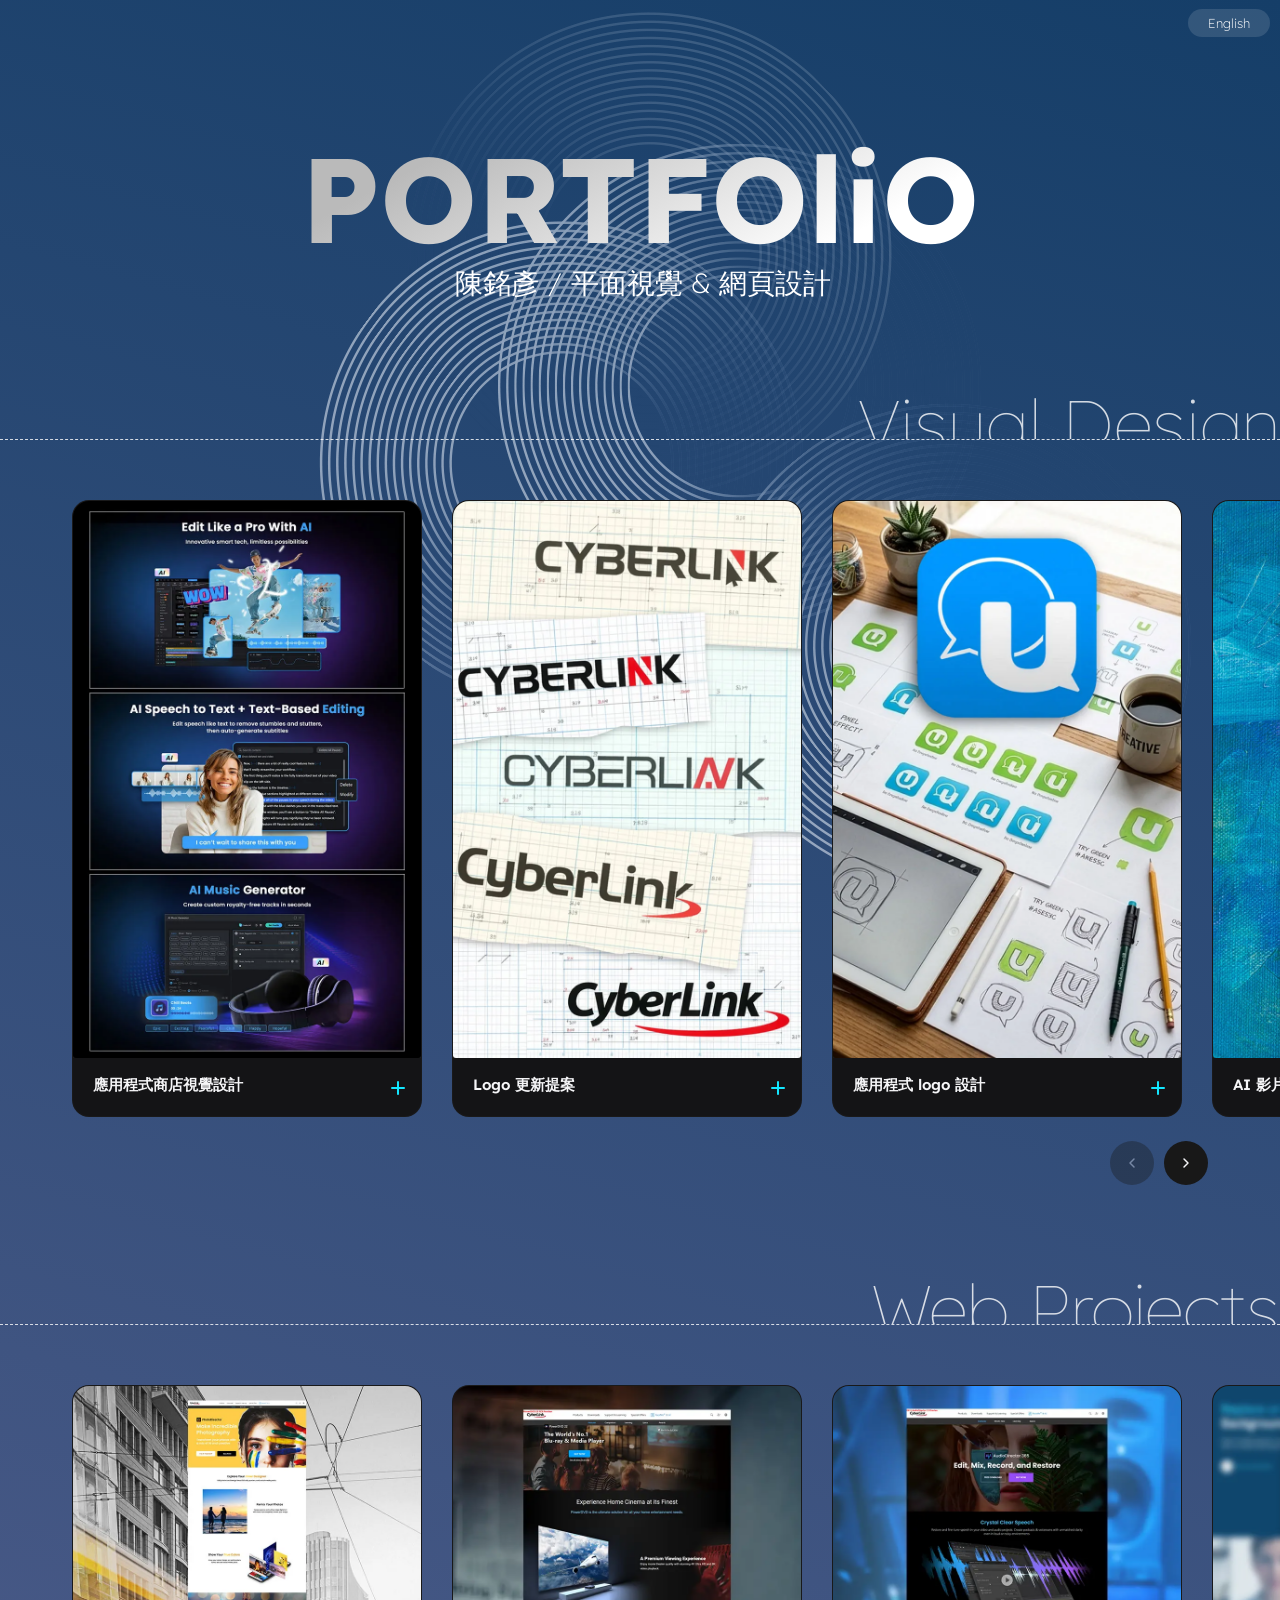
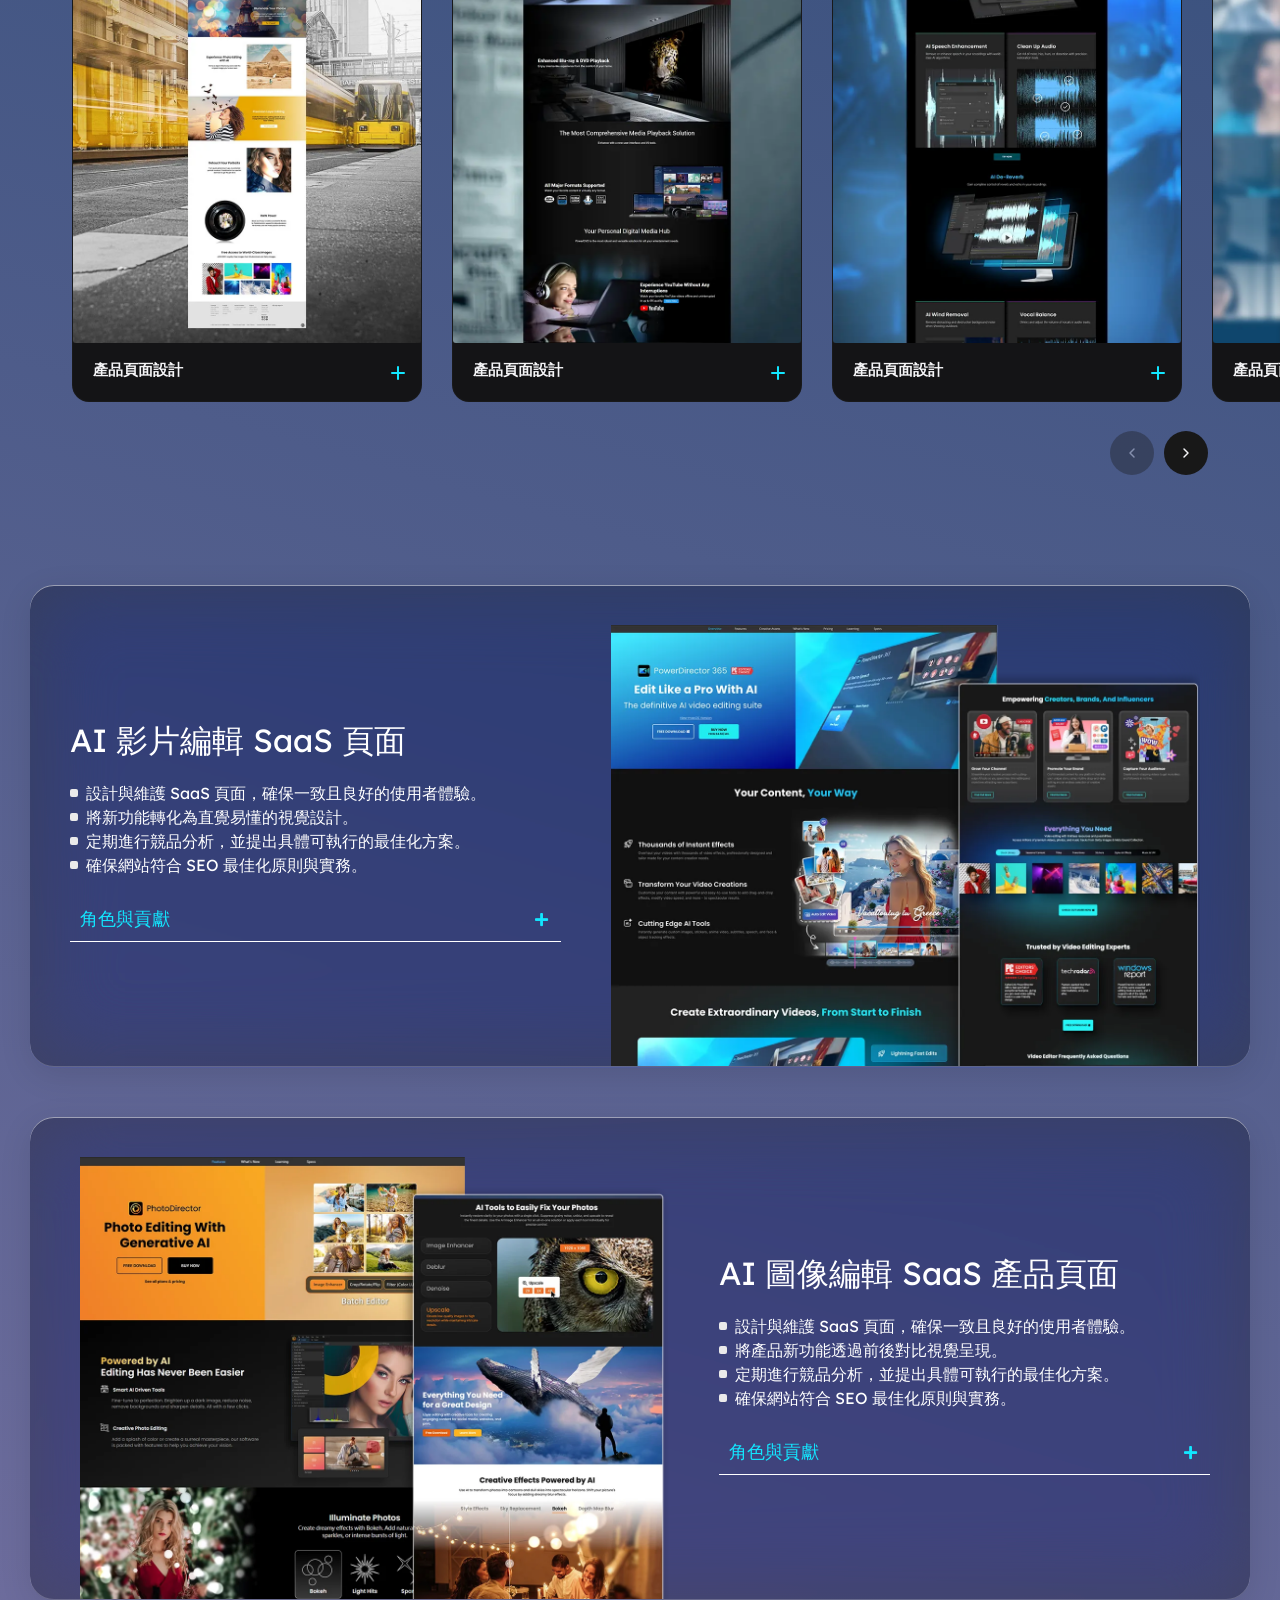
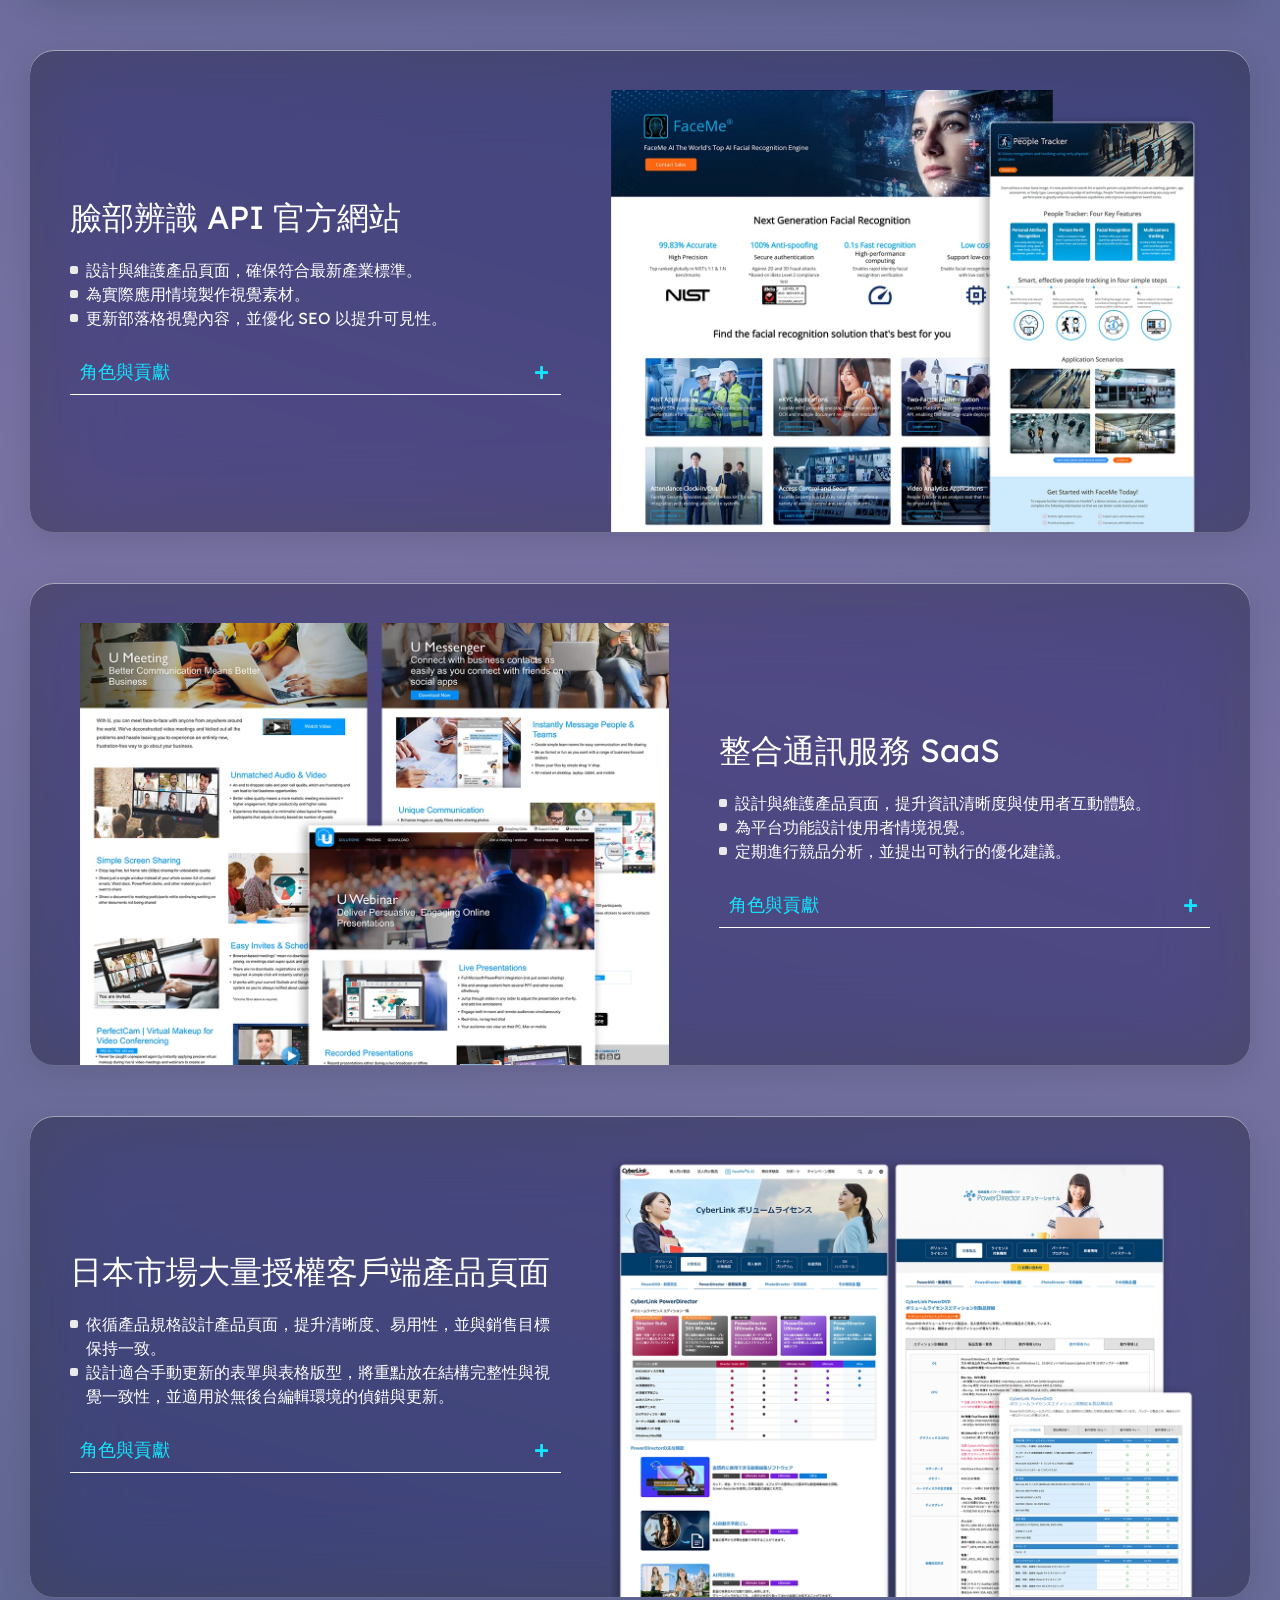
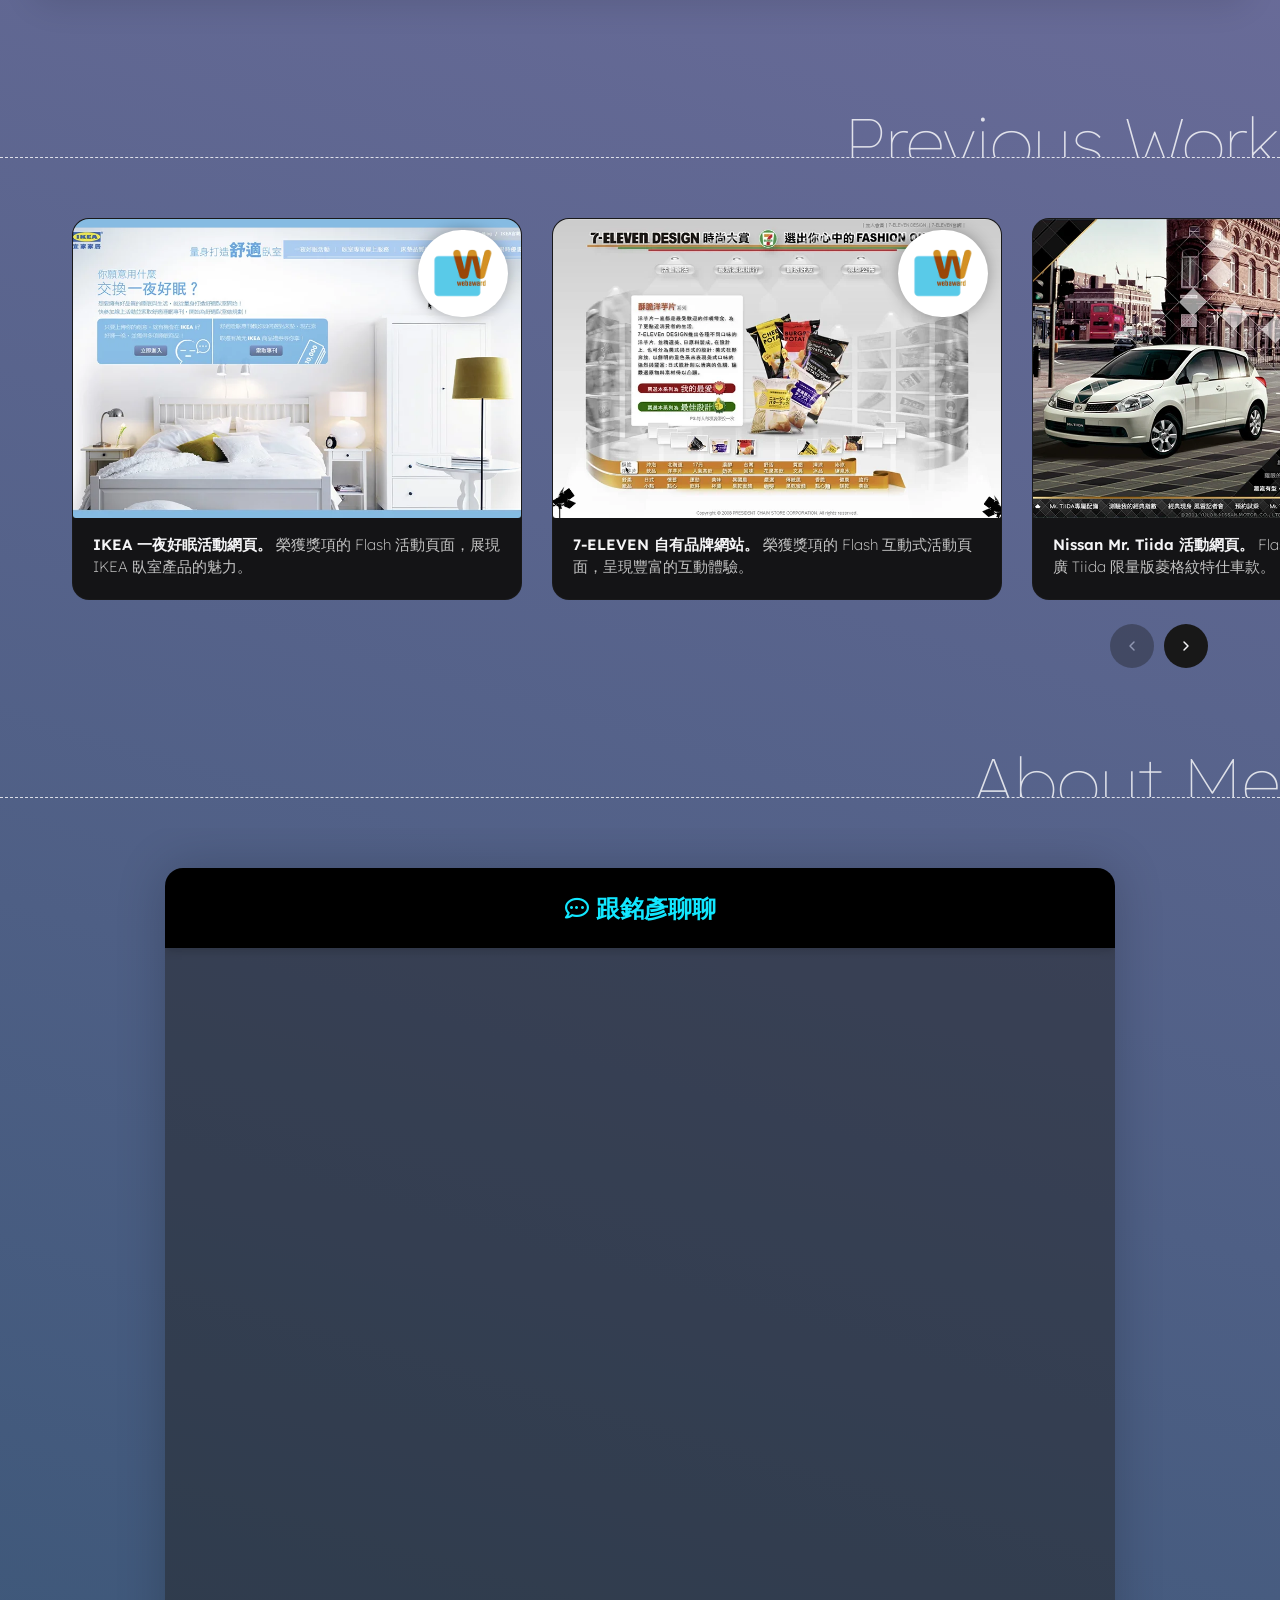
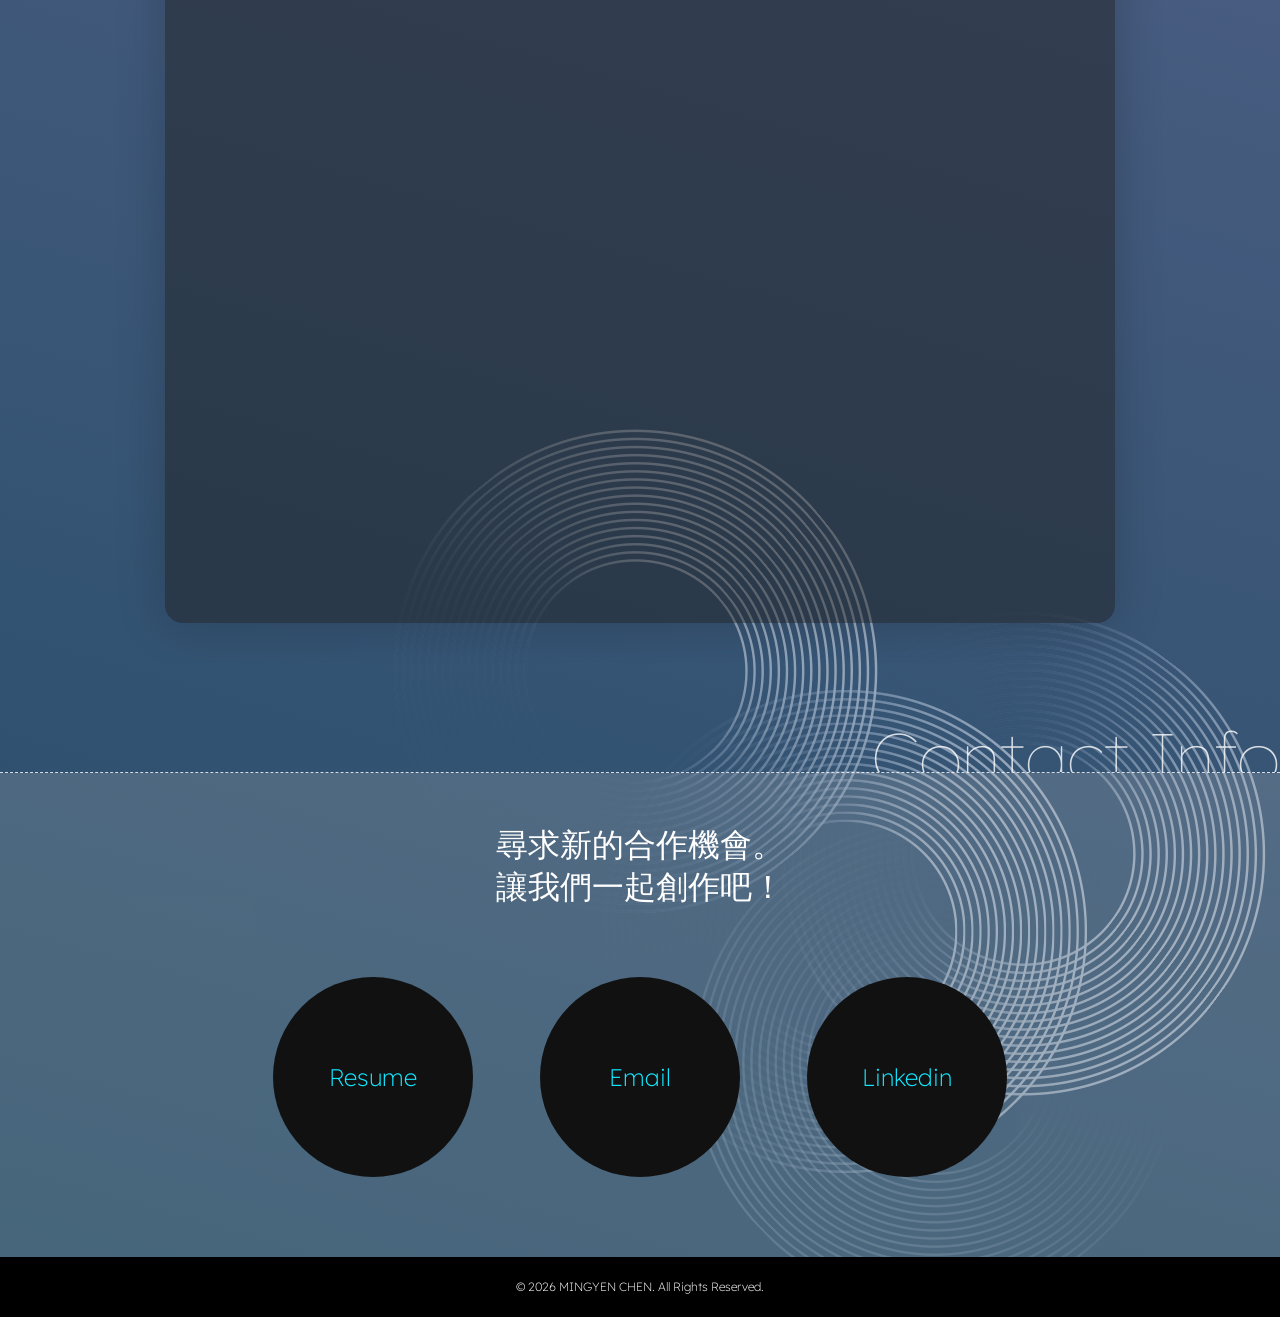
==== index_ch.htm @ a8158789 "pdf" ====
<!DOCTYPE html>
<html lang="zh-Hant">

<head>
  <meta http-equiv="Content-Type" content="text/html; charset=utf-8" />
  <title>陳銘彥的作品集</title>
  <meta name="title" content="Ming-Yen Chen's Portfolio" />
  <meta name="description" content="Ming-Yen Chen's Portfolio" />
  <meta name="viewport" id="viewport" content="width=device-width, initial-scale=1">
  <meta http-equiv="Cache-Control" content="no-cache">
  <meta http-equiv="Expires" content="0">
  <meta http-equiv="Pragma" content="no-cache">
 
<!-- <link rel="preconnect" href="https://fonts.googleapis.com">
<link rel="preconnect" href="https://fonts.gstatic.com" crossorigin>
<link href="https://fonts.googleapis.com/css2?family=Zalando+Sans+Expanded:ital,wght@0,200..900;1,200..900&display=swap" rel="stylesheet"> -->

<link rel="preconnect" href="https://fonts.googleapis.com">
<link rel="preconnect" href="https://fonts.gstatic.com" crossorigin>
<link href="https://fonts.googleapis.com/css2?family=Lexend:wght@100..900&family=Zalando+Sans+Expanded:ital,wght@0,200..900;1,200..900&display=swap" rel="stylesheet">

<link rel="stylesheet" href="css/messenger-styles.css" type="text/css" />
<link rel='stylesheet' href='https://cdnjs.cloudflare.com/ajax/libs/font-awesome/5.15.3/css/all.min.css'>	
<link rel="stylesheet" href="css/bootstrap.min.css" type="text/css" />
<link rel="stylesheet" href="css/faq.css" type="text/css" />
<link rel="stylesheet" href="css/main_new.css" type="text/css" />		
<link rel="stylesheet" href="https://cdn.jsdelivr.net/npm/swiper@11/swiper-bundle.min.css" />

<link rel="stylesheet" href="css/lightbox.css">
<link rel="stylesheet" href="css/slider.css" type="text/css" />
  <!--slider-->
  <link rel="stylesheet" href="css/flexslider.css" type="text/css" />

  <!-- <script src="js/pattern.js" defer></script> -->

  <script type="text/javascript" src="js/lazysizes.min.js"></script>	
  <script src="js/jquery-3.1.1_min.js"></script>

<!----floating bar--->
<script>
window.onscroll = function() {scrollFunction()};
function scrollFunction() {
	if (document.body.scrollTop > 20 || document.documentElement.scrollTop > 20) {
	document.getElementById("navbar").style.top = "0";
	} else {
	document.getElementById("navbar").style.top = "-200px";
	}
}

</script>
<!----end of floating bar--->

<!-- Google tag (gtag.js) -->
<script async src="https://www.googletagmanager.com/gtag/js?id=G-QTZ2J8WZ5J"></script>
<script>
  window.dataLayer = window.dataLayer || [];
  function gtag(){dataLayer.push(arguments);}
  gtag('js', new Date());

  gtag('config', 'G-QTZ2J8WZ5J');
</script>
</head>

<body>
	<div class="top-navbar" id="navbar">
		
		
		<div class="btn-block anchor-box">
			<!-- <div class="btn-box">
				<a href="#section-0" class=" js-anchor-link">Featured</a></div> -->
			
			<div class="btn-box">
				<a href="#section-2" class=" js-anchor-link">視覺設計</a></div>	
			<div class="btn-box">
				<a href="#section-1" class=" js-anchor-link">網頁設計</a></div>
			<div class="btn-box">
				<a href="#section-4" class=" js-anchor-link">關於我</a></div>
			<div class="btn-box">
				<a href="#section-5" class=" js-anchor-link">聯絡方式</a></div>	
			<div class="btn-box btn-lang" style="border: none;">
				<a href="index.htm" target="_self">English</a></div>	
		</div>

				<div class="cl-icon">
			<!-- <a href="#section-2" class=" js-anchor-link">中文</a> -->
		</div>	
	</div>

	<div class="top-bnr panel" data-color="c1">
		<div class="top-block"> 
	  		<div class="main-info">
				<div class="top-info-block">
					<div class="top-width">
						<h1 class="gradient-text">PORTFOliO</h1>
						<span class="top-h1-small"><span style="font-weight: 400;">陳銘彥</span> / 平面視覺 & 網頁設計</span> 
	  					
						<!-- <span class="top-h1-small">Where visual design meets implementation.</span>  -->
	    				<!-- <div class="btn-block"><div class="btn-box">
							<a href="pdf/mingyenchen_resume_ch.pdf" target="_blank" class="btn resume-btn">Resume</a></div>
						</div> -->
					</div>
				</div>
    		</div>
			<!-- <img loading="eager" src="images/main.png" alt="" /> -->
		</div>
	</div>	
	<div class="lang-switch"><a href="index.htm" target="_self">English</a></div>
	
<div class="block-space clear" style="height: 10px;"></div>				
		
<!--1 visual design-->	
<div id="section-2" class="block-section  column-section section" >	
<div class="two-column pdr-v-column">
		<div class="h2-box">
			<h2>Visual Design</h2>
		</div>
	</div>	
</div>	
<section class="pro-section">
  <div class="slider-outer">
    <div class="slider-viewport" >
      <div class="slider-track" >

       <div class="card card2 card-lb" onclick="openModal('card5')"> 
          <div class="card-img card-img2">
            <!-- <img src="images/old_projects/852x560-pdvd.webp" alt="PowerDVD"> -->
			 <img src="images/visual/logo-visual-1024-app.webp">
          </div>
          <div class="card-body">
            <strong>應用程式商店視覺設計</strong> 
          </div>
		  	<div class="plus-btn">
				<svg viewBox="0 0 16 16" fill="none">
					<line x1="8" y1="2" x2="8" y2="14" stroke="#12e7ff" stroke-width="2" stroke-linecap="round"/>
					<line x1="2" y1="8" x2="14" y2="8" stroke="#12e7ff" stroke-width="2" stroke-linecap="round"/>
				</svg>
			</div>
        </div>

       <div class="card card2 card-lb" onclick="openModal('card4')"> 
          <div class="card-img card-img2">
            <!-- <img src="images/old_projects/852x560-pdvd.webp" alt="PowerDVD"> -->
			 <img src="images/visual/logo-visual-1024-cl.webp">
          </div>
          <div class="card-body">
            <strong>Logo 更新提案</strong> 
          </div>
		  	<div class="plus-btn">
				<svg viewBox="0 0 16 16" fill="none">
					<line x1="8" y1="2" x2="8" y2="14" stroke="#12e7ff" stroke-width="2" stroke-linecap="round"/>
					<line x1="2" y1="8" x2="14" y2="8" stroke="#12e7ff" stroke-width="2" stroke-linecap="round"/>
				</svg>
			</div>
        </div>

        <div class="card card2 card-lb" onclick="openModal('card1')"> 
          <div class="card-img card-img2">
            <!-- <img src="images/old_projects/852x560-pdvd.webp" alt="PowerDVD"> -->
			 <img src="images/visual/logo-visual-1024-u.webp">
          </div>
          <div class="card-body">
            <strong>應用程式 logo 設計</strong> 
          </div>
		  	<div class="plus-btn">
				<svg viewBox="0 0 16 16" fill="none">
					<line x1="8" y1="2" x2="8" y2="14" stroke="#12e7ff" stroke-width="2" stroke-linecap="round"/>
					<line x1="2" y1="8" x2="14" y2="8" stroke="#12e7ff" stroke-width="2" stroke-linecap="round"/>
				</svg>
			</div>
        </div>		

       <div class="card card2 card-lb" onclick="openModal('card10')">
          <div class="card-img card-img2">
			 <img src="images/visual/logo-visual-1024-ai-feature.webp">
          </div>
          <div class="card-body">
            <strong>AI 影片編輯視覺設計</strong> 
          </div>
		  	<div class="plus-btn">
				<svg viewBox="0 0 16 16" fill="none">
					<line x1="8" y1="2" x2="8" y2="14" stroke="#12e7ff" stroke-width="2" stroke-linecap="round"/>
					<line x1="2" y1="8" x2="14" y2="8" stroke="#12e7ff" stroke-width="2" stroke-linecap="round"/>
				</svg>
			</div>
        </div>

       <div class="card card2 card-lb" onclick="openModal('card11')">
          <div class="card-img card-img2">
			 <img src="images/visual/logo-visual-1024-template.webp">
          </div>
          <div class="card-body">
            <strong>影片模板視覺設計</strong> 
          </div>
		  	<div class="plus-btn">
				<svg viewBox="0 0 16 16" fill="none">
					<line x1="8" y1="2" x2="8" y2="14" stroke="#12e7ff" stroke-width="2" stroke-linecap="round"/>
					<line x1="2" y1="8" x2="14" y2="8" stroke="#12e7ff" stroke-width="2" stroke-linecap="round"/>
				</svg>
			</div>
        </div>

       <div class="card card2 card-lb" onclick="openModal('card2')"> 
          <div class="card-img card-img2">
            <!-- <img src="images/old_projects/852x560-pdvd.webp" alt="PowerDVD"> -->
			 <img src="images/visual/logo-visual-1024-dz.webp">
          </div>
          <div class="card-body">
            <strong>應用程式 logo 設計</strong> 
          </div>
		  	<div class="plus-btn">
				<svg viewBox="0 0 16 16" fill="none">
					<line x1="8" y1="2" x2="8" y2="14" stroke="#12e7ff" stroke-width="2" stroke-linecap="round"/>
					<line x1="2" y1="8" x2="14" y2="8" stroke="#12e7ff" stroke-width="2" stroke-linecap="round"/>
				</svg>
			</div>
        </div>

       <div class="card card2 card-lb" onclick="openModal('card14')"> 
          <div class="card-img card-img2">
            <!-- <img src="images/old_projects/852x560-pdvd.webp" alt="PowerDVD"> -->
			 <img src="images/visual/moovielive_logo.webp">
          </div>
          <div class="card-body">
            <strong>標準字設計</strong> 
          </div>
		  	<div class="plus-btn">
				<svg viewBox="0 0 16 16" fill="none">
					<line x1="8" y1="2" x2="8" y2="14" stroke="#12e7ff" stroke-width="2" stroke-linecap="round"/>
					<line x1="2" y1="8" x2="14" y2="8" stroke="#12e7ff" stroke-width="2" stroke-linecap="round"/>
				</svg>
			</div>
        </div>

       <div class="card card2 card-lb" onclick="openModal('card12')">
          <div class="card-img card-img2">
			 <img src="images/visual/logo-visual-1024-layer2.webp">
          </div>
          <div class="card-body">
            <strong>產品功能視覺設計</strong> 
          </div>
		  	<div class="plus-btn">
				<svg viewBox="0 0 16 16" fill="none">
					<line x1="8" y1="2" x2="8" y2="14" stroke="#12e7ff" stroke-width="2" stroke-linecap="round"/>
					<line x1="2" y1="8" x2="14" y2="8" stroke="#12e7ff" stroke-width="2" stroke-linecap="round"/>
				</svg>
			</div>
        </div>

       <div class="card card2 card-lb" onclick="openModal('card8')"> 
          <div class="card-img card-img2">
            <!-- <img src="images/old_projects/852x560-pdvd.webp" alt="PowerDVD"> -->
			 <img src="images/visual/logo-visual-1024-ai.webp">
          </div>
          <div class="card-body">
            <strong>AI 生成內容</strong> 
          </div>
		  	<div class="plus-btn">
				<svg viewBox="0 0 16 16" fill="none">
					<line x1="8" y1="2" x2="8" y2="14" stroke="#12e7ff" stroke-width="2" stroke-linecap="round"/>
					<line x1="2" y1="8" x2="14" y2="8" stroke="#12e7ff" stroke-width="2" stroke-linecap="round"/>
				</svg>
			</div>
        </div>

       <div class="card card2 card-lb" onclick="openModal('card9')"> 
          <div class="card-img card-img2">
            <!-- <img src="images/old_projects/852x560-pdvd.webp" alt="PowerDVD"> -->
			 <img src="images/visual/logo-visual-1024-layer.webp">
          </div>
          <div class="card-body">
            <strong>產品功能視覺設計</strong> 
        </div>
		  	<div class="plus-btn">
				<svg viewBox="0 0 16 16" fill="none">
					<line x1="8" y1="2" x2="8" y2="14" stroke="#12e7ff" stroke-width="2" stroke-linecap="round"/>
					<line x1="2" y1="8" x2="14" y2="8" stroke="#12e7ff" stroke-width="2" stroke-linecap="round"/>
				</svg>
			</div>
      </div>

    </div>

	<div class="slider-controls">
	<button class="btn btnPrev" aria-label="Previous" disabled>
		<svg viewBox="0 0 24 24"><polyline points="15 18 9 12 15 6"/></svg>
	</button>
	<button class="btn btnNext" aria-label="Next">
		<svg viewBox="0 0 24 24"><polyline points="9 18 15 12 9 6"/></svg>
	</button>
	</div>
  </div>
</section>

<div class="block-space clear" style="height: 10px;"></div>		
	
<!--2 web Projects--->	
<div id="section-1" class="block-section  column-section section" >		
	<div class="two-column pdr-v-column">
		<div class="h2-box">
			<h2>Web Projects</h2>	
		</div>
	</div>	
	
<section class="pro-section">
  <!-- <h3 class="section-title">Visual Design</h3> -->
  <div class="slider-outer">
    <div class="slider-viewport" >
      <div class="slider-track cards-wrapper" >
   

		
       <div class="card card2 card-lb" onclick="openModal('card3')"> 
          <div class="card-img card-img2">
            <!-- <img src="images/old_projects/852x560-pdvd.webp" alt="PowerDVD"> -->
			 <img src="images/visual/logo-visual-1024-phd.webp">
          </div>
          <div class="card-body">
            <strong>產品頁面設計</strong> 
          </div>
		  	<div class="plus-btn">
				<svg viewBox="0 0 16 16" fill="none">
					<line x1="8" y1="2" x2="8" y2="14" stroke="#12e7ff" stroke-width="2" stroke-linecap="round"/>
					<line x1="2" y1="8" x2="14" y2="8" stroke="#12e7ff" stroke-width="2" stroke-linecap="round"/>
				</svg>
			</div>
        </div>

       <div class="card card2 card-lb" onclick="openModal('card6')"> 
          <div class="card-img card-img2">
            <!-- <img src="images/old_projects/852x560-pdvd.webp" alt="PowerDVD"> -->
			 <img src="images/visual/logo-visual-1024-pdvd.webp">
          </div>
          <div class="card-body">
            <strong>產品頁面設計</strong> 
          </div>
		  	<div class="plus-btn">
				<svg viewBox="0 0 16 16" fill="none">
					<line x1="8" y1="2" x2="8" y2="14" stroke="#12e7ff" stroke-width="2" stroke-linecap="round"/>
					<line x1="2" y1="8" x2="14" y2="8" stroke="#12e7ff" stroke-width="2" stroke-linecap="round"/>
				</svg>
			</div>
        </div>

       <div class="card card2 card-lb" onclick="openModal('card7')"> 
          <div class="card-img card-img2">
            <!-- <img src="images/old_projects/852x560-pdvd.webp" alt="PowerDVD"> -->
			 <img src="images/visual/logo-visual-1024-adr.webp">
          </div>
          <div class="card-body">
            <strong>產品頁面設計</strong> 
          </div>
		  	<div class="plus-btn">
				<svg viewBox="0 0 16 16" fill="none">
					<line x1="8" y1="2" x2="8" y2="14" stroke="#12e7ff" stroke-width="2" stroke-linecap="round"/>
					<line x1="2" y1="8" x2="14" y2="8" stroke="#12e7ff" stroke-width="2" stroke-linecap="round"/>
				</svg>
			</div>
        </div>

       <div class="card card2 card-lb" onclick="openModal('card14')">
          <div class="card-img card-img2">
			 <img src="images/visual/logo-visual-1024-youcam.webp">
          </div>
          <div class="card-body">
            <strong>產品頁面設計</strong> 
          </div>
		  	<div class="plus-btn">
				<svg viewBox="0 0 16 16" fill="none">
					<line x1="8" y1="2" x2="8" y2="14" stroke="#12e7ff" stroke-width="2" stroke-linecap="round"/>
					<line x1="2" y1="8" x2="14" y2="8" stroke="#12e7ff" stroke-width="2" stroke-linecap="round"/>
				</svg>
			</div>
        </div>

       <div class="card card2 card-lb" onclick="openModal('card13')">
          <div class="card-img card-img2">
			 <img src="images/visual/logo-visual-1024-use.webp">
          </div>
          <div class="card-body">
            <strong>SEO 使用情境頁面設計</strong> 
          </div>
		  	<div class="plus-btn">
				<svg viewBox="0 0 16 16" fill="none">
					<line x1="8" y1="2" x2="8" y2="14" stroke="#12e7ff" stroke-width="2" stroke-linecap="round"/>
					<line x1="2" y1="8" x2="14" y2="8" stroke="#12e7ff" stroke-width="2" stroke-linecap="round"/>
				</svg>
			</div>
        </div>

	</div>		
	
	<div class="slider-controls">
	<button class="btn btnPrev" aria-label="Previous" disabled>
		<svg viewBox="0 0 24 24"><polyline points="15 18 9 12 15 6"/></svg>
	</button>
	<button class="btn btnNext" aria-label="Next">
		<svg viewBox="0 0 24 24"><polyline points="9 18 15 12 9 6"/></svg>
	</button>
	</div>

  </div>
</section>	


<div class="column-block" id="recent">

<div id="faq" class="recent-works-container">
<!--1-->	
  <div class="two-column pdr-column pdr-center txt-align-l work-card" id="pdr">	
	<ul class="ul-class">
	  <li class="pdr-txt ">
		<h3>AI 影片編輯 SaaS 頁面</h3>
		 <div class="p-txt-list">
					<ul>
						<li>設計與維護 SaaS 頁面，確保一致且良好的使用者體驗。</li>
						<li>將新功能轉化為直覺易懂的視覺設計。</li>
						<li>定期進行競品分析，並提出具體可執行的最佳化方案。</li>
						<li>確保網站符合 SEO 最佳化原則與實務。</li>
					</ul>
					<div class="clear"></div>
				</div>

		<div class="cardblock cardblock2">
		<div class="cardblock-header" id="work1">
			<a href="#" class="btn btn-header-link collapsed" data-toggle="collapse" data-target="#w1"  aria-expanded="false" aria-controls="faq1">
				 角色與貢獻</a>
		</div>

		<div id="w1" class="collapse" aria-labelledby="work1" data-parent="#faq" >
			<div class="card-body "> 
				<p span class="p-role"> SaaS 視覺與頁面設計 / 前端維護 (HTML, CSS, RWD) / 網頁效能檢視 / 網頁最佳化與分析</p>
			</div>
		</div>
		</div>	
	  </li>
	  
	  <li class="pdr-vid">
		<img class="lazyload" src="images/recent_projects/1200x720-pdr.webp" />
		<!-- <div class="flexslider">
          <ul class="slides">
            <li>
				<img class="lazyload" src="images/recent_projects/1200x720-pdr.webp" /></li>
  	    	<li>
  	    	    <img class="lazyload" src="images/recent_projects/1200x720-store.webp" /></li>
  	    	<li>
  	    	    <img class="lazyload" src="images/recent_projects/1200x720-whatsnew.webp" /></li>
			<li>
  	    	    <img class="lazyload" src="images/recent_projects/1200x720-use-case.webp" /></li>
          </ul>
        </div> -->
	  </li>
	</ul>
  </div>

<!--2-->	
  <div class="two-column pdr-column pdr-center txt-align-l work-card" id="phd">	
	<ul class="ul-class">
	  <li class="pdr-vid">
		<img class="lazyload" src="images/recent_projects/1200x720-phd.webp" />
		<!-- <div class="flexslider">
          <ul class="slides">
            <li>
				<img class="lazyload" src="images/recent_projects/1200x720-phd.webp" /></li>
			<li>
  	    	    <img class="lazyload" src="images/recent_projects/1200x720-phd-feature.webp" /></li>
  	    	<li>
  	    	    <img class="lazyload" src="images/recent_projects/1200x720-phd-feature2.webp" /></li>
          </ul>
        </div> -->
	  </li>	
	  <li class="pdr-txt ">
		<h3>AI 圖像編輯 SaaS 產品頁面</h3>
		<div class="p-txt-list">
			<ul>
				<li>設計與維護 SaaS 頁面，確保一致且良好的使用者體驗。</li>
				<li>將產品新功能透過前後對比視覺呈現。</li>
				<li>定期進行競品分析，並提出具體可執行的最佳化方案。</li>
				<li>確保網站符合 SEO 最佳化原則與實務。</li>
			</ul>
			<div class="clear"></div>
		</div>

		<div class="cardblock cardblock2">
		<div class="cardblock-header" id="work6">
			<a href="#" class="btn btn-header-link collapsed" data-toggle="collapse" data-target="#w6"  aria-expanded="false" aria-controls="faq1">
				角色與貢獻</a>
		</div>

		<div id="w6" class="collapse" aria-labelledby="work6" data-parent="#faq" >
			<div class="card-body "> 
				<p span class="p-role"> SaaS 視覺與頁面設計 / 前端維護 (HTML, CSS, RWD) / 網頁效能檢視 / 網頁最佳化與分析</p>
			</div>
		</div>
		</div>			
	  </li>
	</ul>
  </div>

<!--3-->	
  <div class="two-column pdr-column pdr-center txt-align-l work-card" id="faceme">	
	<ul class="ul-class">		
	  <li class="pdr-txt">
		<h3>臉部辨識 API 官方網站</h3>
		<div class="p-txt-list">
					<ul>
						<li>設計與維護產品頁面，確保符合最新產業標準。</li>
						<li>為實際應用情境製作視覺素材。</li>
						<li>更新部落格視覺內容，並優化 SEO 以提升可見性。</li>
						
					</ul>
					<div class="clear"></div>
				</div>

		<div class="cardblock cardblock2">
		<div class="cardblock-header" id="work2">
			<a href="#" class="btn btn-header-link collapsed" data-toggle="collapse" data-target="#w2"  aria-expanded="false" aria-controls="faq1">
				角色與貢獻</a>
		</div>

		<div id="w2" class="collapse" aria-labelledby="work2" data-parent="#faq" >
			<div class="card-body "> 
				<p span class="p-role"> 視覺與網頁設計 / 前端維護 (HTML, CSS, RWD) / 頁面更新 / 跨部門合作 </p>
				
			</div>
		</div>
		</div>	
	  </li>
	  <li class="pdr-vid ">
		<img class="lazyload" src="images/recent_projects/1200x720-faceme.webp" />
		<!-- <div class="flexslider">
          <ul class="slides">
            <li>
				<img class="lazyload" src="images/recent_projects/1200x720-faceme-case.webp" /></li>
			<li>
  	    	    <img class="lazyload" src="images/recent_projects/1200x720-faceme.webp" /></li>
			<li>
  	    	    <img class="lazyload" src="images/recent_projects/1200x720-faceme-case2.webp" /></li>
  	    	<li>
  	    	    <img class="lazyload" src="images/recent_projects/1200x720-faceme-booth.webp" /></li>
          </ul>
        </div>	 -->
	  </li>
		
	</ul>
  </div>

<!--4-->	
  <div class="two-column pdr-column pdr-center txt-align-l work-card">	
	<ul class="ul-class">
	  <li class="pdr-vid">
		<img class="lazyload" src="images/recent_projects/1200x720-u-page.webp" />
		<!-- <div class="flexslider">
          <ul class="slides">
            <li>
				<img class="lazyload" src="images/recent_projects/1200x720-u.webp" /></li>
			<li>
  	    	    <img class="lazyload" src="images/recent_projects/1200x720-u-page.webp" /></li>
          </ul>
        </div> -->
		
	  </li>	
	  <li class="pdr-txt ">
		<h3>整合通訊服務 SaaS</h3>
		<div class="p-txt-list">
			<ul>
				<li>設計與維護產品頁面，提升資訊清晰度與使用者互動體驗。</li>
				<li>為平台功能設計使用者情境視覺。</li>
				<li>定期進行競品分析，並提出可執行的優化建議。</li>
			</ul>
			<div class="clear"></div>
		</div>

		<div class="cardblock cardblock2">
		<div class="cardblock-header" id="work4">
			<a href="#" class="btn btn-header-link collapsed" data-toggle="collapse" data-target="#w4"  aria-expanded="false" aria-controls="faq1">
				角色與貢獻</a>
		</div>

		<div id="w4" class="collapse" aria-labelledby="work4" data-parent="#faq" >
			<div class="card-body "> 
				<p span class="p-role"> 視覺與網頁設計 / 前端維護 (HTML, CSS, RWD) / 頁面更新 / 跨部門合作</p>
			</div>
		</div>
		</div>
	  </li>
	</ul>
  </div>

<!--5-->	
  <div class="two-column pdr-column pdr-center txt-align-l work-card">	
	<ul class="ul-class">
	  <li class="pdr-txt">
		<h3>日本市場大量授權客戶端產品頁面</h3>
		<div class="p-txt-list">
			<ul>
				<li>依循產品規格設計產品頁面，提升清晰度、易用性，並與銷售目標保持一致。</li>
				<li>設計適合手動更新的表單與表格版型，將重點放在結構完整性與視覺一致性，並適用於無後台編輯環境的偵錯與更新。</li>
			</ul>
			<div class="clear"></div>
		</div>

		<div class="cardblock cardblock2">
		<div class="cardblock-header" id="work5">
			<a href="#" class="btn btn-header-link collapsed" data-toggle="collapse" data-target="#w5"  aria-expanded="false" aria-controls="faq1">
				角色與貢獻</a>
		</div>

		<div id="w5" class="collapse" aria-labelledby="work5" data-parent="#faq" >
			<div class="card-body "> 
				<p span class="p-role"> 視覺與網頁設計 / 前端維護 (HTML, CSS, RWD) / 頁面更新 / 跨部門合作</p>
		
			</div>
		</div>
		</div>		

	  </li>
  	  <li class="pdr-vid ">
		<img class="lazyload" src="images/recent_projects/1200x720-vl.webp" />
		<!-- <div class="flexslider">
          <ul class="slides">
            <li>
				<img class="lazyload" src="images/recent_projects/1200x720-vl.webp" /></li>
			<li>
  	    	    <img class="lazyload" src="images/recent_projects/1200x720-vl-page.webp" /></li>
			<!-- <li>
  	    	    <img src="images/recent_projects/1200x720-faceme-case2.png" /></li> -->
  	    	<!-- <li>
  	    	    <img src="images/recent_projects/1200x720-faceme-booth.png" /></li> -->
          </ul>
        </div>
	  </li>	
		
	</ul>
  </div>

</div>
</div>	 
</div>

<!--3 Previous Work-->	
<div id="section-3" class="block-section  column-section section" >	
<div class="two-column pdr-v-column">
		<div class="h2-box">
			<h2>Previous Work</h2>
		</div>
	</div>	
</div>	
<section class="pro-section">
  <div class="slider-outer">
    <div class="slider-viewport" >
      <div class="slider-track" >

        <div class="card">
          <div class="card-img">
            <img src="images/old_projects/852x560-ikea.webp" alt="IKEA Sleep Well">
			<a href="https://www.webaward.org/winner/12603/agenda-taiwan-limited-wins-2009-webaward-for-ikea-sleep-well-campaign.html" target="_blank"><div class="award-badge"><img src="images/web-award.png" alt="" /></div></a>
          </div>
          <div class="card-body">
            <strong>IKEA 一夜好眠活動網頁。</strong> 榮獲獎項的 Flash 活動頁面，展現 IKEA 臥室產品的魅力。
          </div>
        </div>

        <div class="card">
          <div class="card-img">
            <img src="images/old_projects/852x560-7select.webp" alt="7-ELEVEN Design">
			<a href="https://www.webaward.org/winner/10257/agenda-taiwan-ltd-wins-2008-webaward-for-7-eleven-design.html" target="_blank"><div class="award-badge"><img src="images/web-award.png" alt="" /></div></a>
          </div>
          <div class="card-body">
            <strong>7-ELEVEN 自有品牌網站。</strong> 榮獲獎項的 Flash 互動式活動頁面，呈現豐富的互動體驗。
          </div>
		  
        </div>

        <div class="card">
          <div class="card-img">
            <img src="images/old_projects/852x560-tiida.webp" alt="Nissan Mr. TiidaCampaign">
          </div>
          <div class="card-body">
            <strong>Nissan Mr. Tiida 活動網頁。</strong> Flash 活動網站設計，用於推廣 Tiida 限量版菱格紋特仕車款。
          </div>
        </div>

        <div class="card">
          <div class="card-img">
            <img src="images/old_projects/852x560-zero.webp" alt="Nissan Zero Emission">
          </div>
          <div class="card-body">
            <strong>Nissan Zero Emission。</strong> Flash 活動網站設計，用輕鬆易懂的方式來推廣零排放理念車輛。
          </div>
        </div>

        <div class="card">
          <div class="card-img">
            <img src="images/old_projects/852x560-coca.webp" alt="Coca-Cola Olympics">
          </div>
          <div class="card-body">
            <strong>可口可樂奧運活動網頁。</strong> Flash 活動網站設計，透過互動體驗凝聚使用者為台灣奧運選手加油。
          </div>
        </div>

        <div class="card">
          <div class="card-img">
            <img src="images/old_projects/852x560-gorgeous.webp" alt="Jaguar Prefer Gorgeous">
          </div>
          <div class="card-body">
            <strong>Jaguar Prefer Gorgeous 活動網頁。</strong> Flash 活動網站設計，展現 Jaguar 車款的優雅與精緻質感。
          </div>
        </div>

        <div class="card">
          <div class="card-img">
            <img src="images/old_projects/852x560-zac.webp" alt="Children's Health Fund">
          </div>
          <div class="card-body">
            <strong>Zac Posen 時尚作品冬裝系列。</strong> 時尚設計師 Zac Posen 的新冬裝作品發表網站.
          </div>
        </div>

        <div class="card">
          <div class="card-img">
            <img src="images/old_projects/852x560-chf.webp" alt="Children's Health Fund">
          </div>
          <div class="card-body">
            <strong>Children's Health Fund 官方網站。</strong> Flash 官方網站設計，用於推廣兒童健康相關計畫。
          </div>
        </div>

        <div class="card">
          <div class="card-img">
            <img src="images/old_projects/852x560-c30.webp" alt="Volvo All New C30">
          </div>
          <div class="card-body">
            <strong>Volvo C30 全新上市活動網頁。</strong> Flash 活動網站設計，用於推廣全新 C30 車款。
          </div>
        </div>

        <div class="card">
          <div class="card-img">
            <img src="images/old_projects/852x560-schwab.webp" alt="Charles Schwab Testimonials">
          </div>
          <div class="card-body">
            <strong>Charles Schwab 使用者見證活動網頁。</strong> Flash 活動網站設計，用於呈現顧客見證與使用回饋。
          </div>
        </div>

        <div class="card">
          <div class="card-img">
            <img src="images/old_projects/852x560-commix.webp" alt="Commix">
          </div>
          <div class="card-body">
            <strong>Commix。</strong> Flash 即時互動畢業專題，讓使用者在共享環境中一邊聊天一邊創作漫畫。
          </div>
        </div>

        <div class="card">
          <div class="card-img">
            <img src="images/old_projects/852x560-myc.webp" alt="portfolio">
          </div>
          <div class="card-body">
            <strong>Flash 個人作品集。</strong> Flash 個人作品集網站，展示個人作品與技能。
          </div>
        </div>

      </div>
    </div>

	<div class="slider-controls">
	<button class="btn btnPrev" aria-label="Previous" disabled>
		<svg viewBox="0 0 24 24"><polyline points="15 18 9 12 15 6"/></svg>
	</button>
	<button class="btn btnNext" aria-label="Next">
		<svg viewBox="0 0 24 24"><polyline points="9 18 15 12 9 6"/></svg>
	</button>
	</div>
  </div>
</section>
	
<!-- <div class="block-space clear" style="height: 60px;"></div>		 -->

<!--4 about me-->		
<div id="section-4" class="block-section section" >	
	<div class="two-column pdr-v-column">
		<div class="h2-box">
			<h2>About Me</h2>
		</div>
	</div>		
	<div class="column-block pdr-v-column one-column">

    <div class="page-wrapper">
        <div class="chat-container">
            <div class="chat-header">
                <h1><i class="far fa-comment-dots"></i> 跟銘彥聊聊</h1>
            </div>

            <div class="chat-messages" id="chatMessages">
                <div class="scroll-trigger-area" id="scrollTriggerArea">
                    <!-- 訊息會透過 JavaScript 動態載入 -->
                </div>
            </div>

			<div class="scroll-indicator" id="scrollIndicator" style="display: none;">
            <!-- 👇 繼續往下看我的作品 -->
        	</div>
        </div>
    </div>
	
	</div>	  
</div>
	
<script src="js/bootstrap.min.js"></script>
  	<!-- jQuery -->
  	<!-- <script src="http://ajax.googleapis.com/ajax/libs/jquery/1/jquery.min.js"></script> -->
	<script src="https://ajax.googleapis.com/ajax/libs/jquery/1.12.4/jquery.min.js"></script>
   	<!-- <script src="https://ajax.googleapis.com/ajax/libs/jquery/3.7.1/jquery.min.js"></script> -->
  	<script>window.jQuery || document.write('<script src="js/libs/jquery-1.7.min.js">\x3C/script>')</script>

  <!-- FlexSlider -->
  <script defer src="js/jquery.flexslider.js"></script>
  <script type="text/javascript">
    $(function(){
    //   SyntaxHighlighter.all();
    });
    $(window).load(function(){
      $('.flexslider').flexslider({
        animation: "slide",
		slideshow: false,
        start: function(slider){
          $('body').removeClass('loading');
        }
      });
    });
  </script>
<script  src="js/anchor.js"></script>	


<!-- <div class="block-space clear" style="height: 60px;"></div>	 -->

<!--5 contact info-->	
<div id="section-5" class="block-section  edit-section section" >
		<div class="two-column pdr-v-column">
			<div class="h2-box">
				<h2>Contact Info</h2>
			</div>
		</div>	
<div class="column-block" style="background: #c5c5c533;">	

	<div class="two-column pdr-column pdr-center bottom-app-banner">	
		<h3>尋求新的合作機會。<br>讓我們一起創作吧！</h3>
		<div class="contact-block">
			<div class="resume-btn">
				<a href="pdf/mingyenchen_resume_ch.pdf" target="_blank" ><span>Resume</span></a>
			</div>
			<div class="resume-btn">
				<a href="mailto:hellobooker@gmail.com" ><span>Email</span></a>
			</div>
			<div class="resume-btn">
				<a href="https://www.linkedin.com/in/mingyen-chen/" target="_blank" ><span>Linkedin</span></a>
			</div>
		</div>

  </div>
</div>	
</div>	

<div class="footerbox">
    <div id="footer">© 2026 MINGYEN CHEN. All Rights Reserved.</div>
</div>

<!-- lightbox + Modal -->
<div class="overlay" id="overlay" onclick="handleOverlayClick(event)">
  <div class="modal" id="modal">
    <button class="modal-close" onclick="closeModal()">
      <svg viewBox="0 0 14 14" fill="none">
        <line x1="1" y1="1" x2="13" y2="13" stroke="black" stroke-width="2" stroke-linecap="round"/>
        <line x1="13" y1="1" x2="1" y2="13" stroke="black" stroke-width="2" stroke-linecap="round"/>
      </svg>
    </button>
    <div class="modal-inner">
      <div class="modal-content">
        <div class="modal-eyebrow" id="modal-eyebrow"></div>
        <div class="modal-title"   id="modal-title"></div>
        <div class="modal-body"    id="modal-body"></div>
        <a class="modal-link" href="#" style="display:none">Learn more</a>
      </div>
      <img id="modal-image" src="" alt="" style="display:none">
    </div>
  </div>
</div>

<!-- Swiper JS -->
<script src="https://cdn.jsdelivr.net/npm/swiper@11/swiper-bundle.min.js"></script>

<!-- Your script -->

<script src="js/gallery.js"></script>
<script src="js/messenger-script-ch.js"></script>
<script src="js/slider.js"></script>
<script src="js/lightbox-ch.js"></script>
<script>
document.addEventListener('mousemove', e => {
  document.querySelectorAll('.resume-btn a').forEach(btn => {
    const { left, top } = btn.getBoundingClientRect();
    btn.style.setProperty('--x', (e.clientX - left) + 'px');
    btn.style.setProperty('--y', (e.clientY - top) + 'px');
  });
});
</script>
</body>
</html>
---- css/messenger-styles.css ----
* {
    margin: 0;
    padding: 0;
    box-sizing: border-box;
}

/* body {
    font-family: -apple-system, BlinkMacSystemFont, 'Segoe UI', 'Microsoft JhengHei', sans-serif;
    background: #f5f5f5;
    overflow-x: hidden;
} */

.page-wrapper {
    /* background: linear-gradient(135deg, #667eea 0%, #764ba2 100%); */
    padding: 40px 20px;
    min-height: 100vh;
    overflow: hidden;
}

.chat-container {
    max-width: 950px;
    margin: 0 auto;
    /* background: #fff; */
    min-height: 400px;
    display: flex;
    flex-direction: column;
    box-shadow: 0 0 50px rgba(0,0,0,0.2);
    position: relative;
    overflow: hidden;
    border-radius: 18px;

}

.chat-header {
    /* background: linear-gradient(135deg, #667eea 0%, #764ba2 100%); */
    /* background: linear-gradient(135deg, #12e7ff 0%, #1fa9ff 100%); */
    background: #000000;
    color: white;
    /* padding: 20px; */
    text-align: center;
    z-index: 100;
    box-shadow: 0 2px 10px rgba(0,0,0,0.2);
    flex-shrink: 0;
    z-index: 3;
}

.chat-header h1 {
    font-size: 1.5rem;
    font-weight: 600;
    color: #12e7ff;
}

.chat-messages {
    flex: 1;
    padding: 30px 20px;
    background: #1f1f1f7d;
    position: relative;
    min-height: 400px;
}

.scroll-trigger-area {
    height: 2500px;
    position: relative;
}

.message {
    margin-bottom: 20px;
    display: flex;
    position: absolute;
    /* width: calc(100% - 40px); */
    width: calc(100%);
    transition: opacity 0.3s ease, transform 0.3s ease;
}

.message.question {
    justify-content: flex-end;
}

.message.answer {
    justify-content: flex-start;
}

.message-bubble {
    max-width: 75%;
    padding: 15px 20px;
    border-radius: 20px;
    word-wrap: break-word;
    line-height: 1.6;
    /* box-shadow: 0 2px 5px rgba(0,0,0,0.1); */
}

.question .message-bubble {
    /* background: linear-gradient(135deg, #667eea 0%, #764ba2 100%); */
    /* background: linear-gradient(135deg, #12e7ff 0%, #aee0ff 100%); */
    background: #92f4ff;
    border: solid 1px #27c3d4;
    color: rgb(0, 0, 0);
    font-weight: 400;
    border-bottom-right-radius: 5px;
}

.answer .message-bubble {
    background: #ffffff;
    border: solid 1px #f6c58c;
    color: #111111;
    font-weight: 400;
    border-bottom-left-radius: 5px;
}

/* 訊息初始狀態（隱藏） */
.message.hidden {
    opacity: 0;
    pointer-events: none;
}

.message.question.hidden {
    transform: translateX(50px);
}

.message.answer.hidden {
    transform: translateX(-50px);
}

/* 訊息顯示狀態 */
.message.visible {
    opacity: 1;
}

.message.question.visible {
    transform: translateX(0);
}

.message.answer.visible {
    transform: translateX(0);
}

.scroll-indicator {
    position: fixed;
    bottom: 30px;
    left: 50%;
    transform: translateX(-50%);
    background: rgba(102, 126, 234, 0.9);
    color: white;
    padding: 12px 25px;
    border-radius: 25px;
    font-size: 0.9rem;
    cursor: pointer;
    transition: all 0.3s;
    box-shadow: 0 5px 15px rgba(0,0,0,0.3);
    z-index: 200;
    opacity: 0;
    pointer-events: none;
}

.scroll-indicator.visible {
    opacity: 1;
    pointer-events: all;
    animation: pulse 2s infinite;
}

@keyframes pulse {
    0%, 100% {
        transform: translateX(-50%) scale(1);
    }
    50% {
        transform: translateX(-50%) scale(1.05);
    }
}

.scroll-indicator:hover {
    background: rgba(118, 75, 162, 0.9);
    transform: translateX(-50%) scale(1.05);
}

.portfolio-section {
    background: white;
    padding: 60px 20px;
    text-align: center;
    max-width: 1200px;
    margin: 0 auto;
}

.portfolio-section h2 {
    font-size: 2rem;
    color: #667eea;
    margin-bottom: 30px;
}

.portfolio-grid {
    display: grid;
    grid-template-columns: repeat(auto-fit, minmax(250px, 1fr));
    gap: 30px;
}

.portfolio-item {
    background: #f8f9fa;
    padding: 30px;
    border-radius: 15px;
    transition: transform 0.3s, box-shadow 0.3s;
    cursor: pointer;
}

.portfolio-item:hover {
    transform: translateY(-5px);
    box-shadow: 0 10px 25px rgba(0,0,0,0.1);
}

.portfolio-item h3 {
    color: #333;
    margin-bottom: 15px;
}

.portfolio-item p {
    color: #666;
    line-height: 1.6;
}

/* 平板尺寸 */
@media (max-width: 768px) {
    body {
        padding: 0;
    }
    
    .page-wrapper {
        padding: 20px 10px;
    }
    
    .chat-header h1 {
        font-size: 1.3rem;
    }

    .chat-messages {
        padding: 20px 15px;
    }

    .message-bubble {
        max-width: 85%;
        padding: 12px 16px;
        font-size: 0.95rem;
    }

    .portfolio-section {
        padding: 40px 15px;
    }

    .portfolio-section h2 {
        font-size: 1.6rem;
    }

    .portfolio-grid {
        gap: 20px;
    }
}

/* 手機尺寸 */
@media (max-width: 480px) {
    .page-wrapper {
        padding: 15px 5px;
    }
    
    /* .chat-header {
        padding: 15px;
    } */

    .chat-header h1 {
        font-size: 1.1rem;
        line-height: initial;
    }

    .chat-messages {
        padding: 15px 10px;
    }

    .message {
        margin-bottom: 15px;
        /* width: calc(100% - 20px); */
        width: calc(100%);
    }

    .message-bubble {
        max-width: 90%;
        padding: 10px 14px;
        font-size: 0.9rem;
    }

    .scroll-indicator {
        font-size: 0.85rem;
        padding: 10px 20px;
        bottom: 20px;
    }

    .portfolio-section {
        padding: 30px 10px;
    }

    .portfolio-section h2 {
        font-size: 1.4rem;
        margin-bottom: 20px;
    }

    .portfolio-grid {
        grid-template-columns: 1fr;
        gap: 15px;
    }

    .portfolio-item {
        padding: 20px;
    }
}
---- css/faq.css ----
.cardblock {
  /* margin-bottom: 30px; */
  border: 0;
  border-radius: 0px;
  margin-bottom: 10px;
}

/* .cardblock a.btn{
	background:rgba(255, 255, 255, 0.75); 
	color: #222222 !important;
} */
.cardblock a.btn:hover{
	/* background: #ffffff; */
	/* color: #12e7ff !important; */
  opacity: 0.8;
}


.cardblock .cardblock-header {
  border: 0;
/*
  -webkit-box-shadow: 0 0 20px 0 rgba(213, 213, 213, 0.5);
          box-shadow: 0 0 20px 0 rgba(213, 213, 213, 0.5);
*/
  border-radius: 2px;
  padding: 0;
}

.cardblock .cardblock-header h3{
	padding: 0 !important;
	font-size: 16px;
	font-weight: 600;
	text-align: left !important;
}

@media (min-width: 768px) {
	.cardblock .cardblock-header h3{
		font-size: 24px;
		font-weight: 400;
	}
}

.cardblock .cardblock-header .btn-header-link {
  color: #12e7ff !important;
  background:rgba(51, 51, 51, 0.8); 
  display: block;
  text-align: left;
  padding: 30px 20px;
	line-height: normal;
  width: 100%;
  border-radius: 0;
  font-size: 16px;
  font-weight: 600;
  display: flex;
  align-items: center;
  justify-content: space-between;
}

.cardblock .cardblock-header .btn-header-link::after {
  content: "\f068"; 
  font-family: "Font Awesome 5 Free";
  font-weight: 900; /* solid */
  width: 20px;
  height: 20px;
}

.cardblock .cardblock-header .btn-header-link.collapsed {
  background:rgba(255, 255, 255, 0.75); 
  color: #333333 !important;
/* border-bottom: 1px solid #dfdfdf; */
  border-radius: 0;
  display: flex;
  justify-content: space-between;
  align-items: center;
  line-height: normal;
}

.cardblock .cardblock-header .btn-header-link.collapsed::after {
    content: "\f067"; /* fa-plus */
    font-family: "Font Awesome 5 Free";
    font-weight: 900; /* solid */
    font-size: 15px;
    width: 20px;
    height: 20px;
    display: inline-flex;
    align-items: center;
    justify-content: center;
    transition: transform 0.2s ease;
    transform: rotate(90deg);
}

.cardblock .cardblock-header .btn-header-link:not(.collapsed)::after {
    transition: transform 0.2s ease;
    transform: rotate(180deg);
}

.cardblock .collapsing {
  /* background: #F2FDFF; */
  line-height: 30px;
}

.cardblock .collapse {
  border: 0;
}

.cardblock .collapse.show {
  /* background: #eeeeee; */
  line-height: 30px;
  color: #ffffff;
}

/* 2nd style*/
.cardblock2 .cardblock-header .btn-header-link {
  color: #12e7ff !important;
  background:none;
  display: block;
  text-align: left;
  border-bottom: 1px solid #ffffff;
  padding: 0 10px !important;
	line-height: normal;
  width: 100%;
  border-radius: 0;
  font-size: 16px;
  font-weight: 600;
  display: flex;
  align-items: center;
  justify-content: space-between;
}

.cardblock2 .cardblock-header .btn-header-link.collapsed {
  padding: 0 10px;
  background: none;
  color: #12e7ff !important;
  border-bottom: 1px solid #ffffff;
}
.cardblock2 .cardblock-header .btn-header-link.collapsed:hover {
  background: none !important;
  color: #12e7ff !important;
}
.cardblock2 .cardblock a.btn:hover{
	background: none !important;
	color: #12e7ff !important;
}
.cardblock2 .card-body {
  padding: 10px;
  background: none;
}
.cardblock2 .p-txt-list {
  margin-top: 0px;
}
.cardblock2 .p-txt-list ul li{
  font-size: 14px;
  padding-bottom: 10px;
}

@media (min-width: 768px) {
	.cardblock .cardblock-header .btn-header-link {
		font-size: 18px;
		font-weight: 400;
    padding: 50px 50px;
/*		line-height: 36px;*/
	}
  .cardblock2 .p-txt-list ul li{
    font-size: 15px;
  }
}
---- css/main_new.css ----
/* http://meyerweb.com/eric/tools/css/reset/ */
/* v1.0 | 20080212 */
html, body, div, span, applet, object, iframe, h1, h2, h3, h4, h5, h6, p, blockquote, pre, a, abbr, acronym, address, big, cite, code, del, dfn, em, font, img, ins, kbd, q, s, samp, small, strike, strong, sub, sup, tt, var, b, u, i, center, dl, dt, dd, ol, ul, li, fieldset, form, label, legend, caption, tbody, tfoot, thead, tr {
    margin: 0;
    padding: 0;
    border: 0;
    outline: 0;
    font-family: "Lexend", sans-serif;
    font-optical-sizing: auto;
    font-weight: 200;
    font-style: normal;
    
}




* {
    box-sizing: border-box;
    transition: .2s;
}

body {
    /* line-height: 1; */
  background-image:
    url("../images/cover0.webp"),
    url("../images/cover.webp"),
    
    linear-gradient(
      196deg,
      rgba(21, 62, 104, 1) 0%,
      rgb(120 114 163) 50%,
      rgb(36 76 103) 100%
    );

  background-position:
    center top,
    right bottom,
    center;

  background-size:
    auto,
    auto,
    cover;

  background-repeat:
    no-repeat,
    no-repeat,
    no-repeat;
}

ol, ul {
    list-style: none;
}

blockquote, q {
    quotes: none;
}

blockquote:before, blockquote:after, q:before, q:after {
    content: '';
    content: none;
}

/* remember to define focus styles! */
:focus {
    outline: 0;
}

/* remember to highlight inserts somehow! */
ins {
    text-decoration: none;
}

del {
    text-decoration: line-through;
}

/* tables still need 'cellspacing="0"' in the markup
*/
table {
    border-collapse: collapse;
    border-spacing: 1;
    text-align: center;
}

/* line 2, ../sass/_extend.scss */
.product {
    zoom: 1; }

/* line 3, ../sass/_extend.scss */
.product:before {
    content: "";
    display: table;
}

/* line 7, ../sass/_extend.scss */
.product:after {
    content: "";
    display: table;
    clear: both;
}

/* line 15, ../sass/_extend.scss */
.tks-column, .one-column, .two-column, .three-column, .four-column, .five-column {
    width: 100%;
/*    margin-bottom: 20px !important;*/
    margin: auto;
    clear: both;
    padding: 0 10px;
    box-sizing: border-box;
}

@media (min-width: 551px) {
    /* line 15, ../sass/_extend.scss */ .tks-column, .one-column, .two-column, .three-column, .four-column, .five-column {
        /* max-width: 1500px; */
        padding: 0 0px;
    }
}

/* line 25, ../sass/_extend.scss */
.one-column img, .two-column img, .three-column img, .four-column img, .five-column img {
    width: 100%;
    /* margin-bottom: 15px; */
    height: auto;
}

@media (min-width: 551px) {
    /* line 32, ../sass/_extend.scss */ .one-column li:last-child, .two-column li:last-child, .three-column li:last-child, .four-column li:last-child, .five-column li:last-child {
        margin-right: 0px !important;
    }
}

/* line 38, ../sass/_extend.scss */
* {
    font-family: "Open Sans", "Segoe UI", "Meiryo", "Microsoft JhengHei", "MS UI Gothic", "MS PGothic", Arial, Helvetica, sans-serif;
    font-weight: normal;
}

/* line 9, ../sass/main_new.scss */
.clear {
    clear: both;
}

/* line 12, ../sass/main_new.scss */
* {
    margin: 0;
    padding: 0;
}

/* line 19, ../sass/main_new.scss */
body {
    padding: 0;
    margin: 0;
}

/* line 24, ../sass/main_new.scss */
.product {
    box-sizing: border-box;
    overflow: inherit !important;
    width: 100%;
    margin-top: 0px;
    overflow: hidden;
    zoom: 1; max-width: 100%;
    margin-left: auto;
    position: relative;
    /* float: left; */
    float: left;
}

@media (min-width: 600px) {
    /* line 24, ../sass/main_new.scss */ .product {
        overflow: hidden;
        zoom: 1; 
    }
}

/* line 36, ../sass/main_new.scss */
.column-block {
    width: 100%;
    margin: 0 auto;
    /* max-width: 1400px; */
    clear: both;
    /* overflow: hidden; */
    padding: 30px 20px;
    box-sizing: border-box;
    position: relative;
}

@media (min-width: 600px) {
    /* line 36, ../sass/main_new.scss */ .column-block {
        margin: 0 auto;
    }
}

@media (min-width: 768px) {
    /* line 36, ../sass/main_new.scss */ .column-block {
        margin: 0 auto;
        padding: 30px;
    }
}

@media (min-width: 1279px) {
    /* line 36, ../sass/main_new.scss */ .column-block {
        margin: 0 auto;
        padding: 30px;
    }
}

/* line 49, ../sass/main_new.scss */
.pdr-center .ul-class {
    display: flex;
	/* background: #00000035; */
    /* border: 1px solid #ffffff7a; */
    border-radius: 10px;
    
}

@media (min-width: 961px) {
    /* line 57, ../sass/main_new.scss */ 
    .one-column ul li {
        width: 98%;
    }
.pdr-center .ul-class {
    min-height: 200px;
}
    .two-column ul li {
        /* width: calc(50% - 40px); */
        float: left;
        /* margin: 0 20px; */
        display: block;
        float: left;
/*        margin-top: 30px;*/
        display: -webkit-box;
        -webkit-box-orient: vertical;
        -webkit-box-direction: normal;
        flex-direction: column;
        -webkit-box-pack: center;
        justify-content: center;
    }
    .two-column ul li.pdr-txt {
        /* width: calc(40% - 40px); */
        width:45%;
    }
    .two-column ul li.pdr-vid {
        /* width: calc(60% - 40px); */
        width: 55%;
    }

    .three-column-ds01 {
        width: 18%;
        float: left;
        display: block;
    }

    .three-column-ds02 {
        width: 55%;
        float: left;
        display: block;
    }

    .three-column-ds03 {
        width: 27%;
        float: left;
        display: block;
        text-align: center;
        margin-top: 40px;
        margin-bottom: 30px;
    }
}

/* line 67, ../sass/main_new.scss */
.three-column ul li {
    position: relative;
    display: inline-block;
}

@media (min-width: 961px) {
    /* line 74, ../sass/main_new.scss */ .three-column ul li {
        width: 32%;
        float: left;
        margin-right: 5%;
        display: block;
        float: left;
        margin-top: 30px;
    }
}

@media (min-width: 600px) {
    /* line 99, ../sass/main_new.scss */ .five-column ul li {
        width: 16.52174%;
        float: left;
        margin-right: 4.34783%;
        display: block;
        float: left;
    }
}

/* line 107, ../sass/main_new.scss */
p {
    /* margin: 30px 0px; */
    font-size: 16px;
    line-height: 26px;
    color: #ffffff;
    padding-bottom: 10px;
}

/* line 113, ../sass/main_new.scss */
h2 {
    font-size: 28px;
    font-weight: 700;
    line-height: 40px;
    display: block;
    /* color: #ffffff; */
    text-align: center;
    margin-bottom: 20px;
}

/* line 120, ../sass/main_new.scss */
h3 {
    padding: 20px 0 20px 0 !important;
    font-size: 22px;
    line-height: 36px;
    font-weight: 400 ;
    margin: 0px;
    color: #ffffff;
    text-align: center !important;
}

@media (min-width: 600px) {
    h3 {
        font-size: 25px;
        line-height: 42px;
        /* font-weight: 700; */
        margin: 0px;
/*        text-align: left !important;*/
        color: #ffffff;
    }

    h2 {
        font-size: 41px;
        font-weight: 700;
        line-height: 60px;
        display: block;
        color: #ffffff;
    }

    p {
        /* margin: 30px 0px; */
        font-size: 18px;
        line-height: 30px;
    }
}
@media (min-width: 961px) {
    h3 {
        font-size: 32px;
    }   
	.txt-align-l h3{
		text-align: left !important;
	}
}

.li-img {
    display: block;
    width: 100% !important;
    margin: auto;
}

.top-bnr {
    height: auto;
    width: 100%;
    position: relative;
    /* background: #1c303f; */
    z-index: 1;
}

.top-block h1 {
    padding: 10px 0;
    position: relative;
    bottom: auto;
    font-size: 54px;
/*    line-height: normal;*/
    top: 0;
    text-align: left;
    color: #ffffff;
    margin-left: 0;
}

@media (min-width: 551px) {
    .top-block h1 {
        font-size: 60px;
    }
}

@media (min-width: 767px) {
    .top-block h1 {
        font-size: 80px;
    }
}

@media (min-width: 960px) {
    .top-block h1 {
        font-size: 120px;
        margin-left: 0;
        padding: 40px 0;
/*        margin: 20px 0;*/
    }
}

.top-block h2 {
    text-align: left;
    font-weight: 700;
    font-size: 25px;
    line-height: 37px;
    margin: 0;
}

h1 {
    font-size: 24px;
    /* margin: 20px auto 0px auto; */
    text-align: center;
    line-height: 45px;
    padding: 10px;
    font-weight: 700;
    /* text-transform: uppercase; */
}

@media (min-width: 767px) {
    h1 {
        font-size: 27px;
        line-height: 60px;
        font-weight: 700;
        color: #2f3b43;
    }
}

.top-block {
    height: auto;
    width: 100%;
    position: relative;
/*    background: linear-gradient(0deg ,#134bff 60%, #7600ab 100%);*/
	/* background: linear-gradient(138deg, #9BF8F4 26.02%, #6F7BF7 76.21%);  */
    overflow: hidden;
    display: flex;
    align-items: center;
    flex-direction: column;
    justify-content: center;
    /* background-image: url('../images/cover.png');
    background-position-y: top;
    background-position-x: right;
    background-size: contain;
    background-repeat: no-repeat; */
}

@media (min-width: 961px) {
    .top-block {
        height: 350px;
        width: 100%;
        position: relative;
/*        background: linear-gradient(60deg,#7600ab 10%,#134bff 40%,#134bff 100%);*/
		/* background: linear-gradient(95deg, #9BF8F4 0%, #6F7BF7 100%); */
        overflow: hidden;
        display: flex;
        align-items: center;
        flex-direction: row;
        
    }
}

.top-block video {
    position: absolute;
    width: 100%;
    height: 600px;
    top: 0;
    left: 0;
    object-fit: cover;
}

@media (min-width: 769px) {
    .top-block video {
        height: 480px;
    }
}

.footerbox {
    font-size: 12px;
    line-height: 20px;
    padding: 20px 0;
    background: #000000;
    color: #ffffff;
    width: 100%;
    box-sizing: border-box;
    display: flex;
    justify-content: center;
    align-items: center;
}

.footerbox a {
    color: #ffffff;
    text-decoration: none;
}

a.btn_learn {
    color: #03A9F4;
    text-decoration: none;
}

.header-block {
    position: absolute;
    width: 100%;
}

.btn-block {
    display: flex;
    width: 100%;
    justify-content: center;
}

.check {
    display: block;
    text-align: center;
    font-size: 13px;
    color: #c00000;
    line-height: 28px;
    width: 100%;
    text-decoration: none;
}

.txt {
    padding: 30px;
    background: #f0f1f3;
    height: auto;
}

@media (min-width: 768px) {
    .txt {
        padding: 30px;
        background: #f0f1f3;
        height: 290px;
    }
}

@media (min-width: 960px) {
    .txt {
        height: 180px;
    }
}

@media (min-width: 1200px) {
    .txt {
        height: 150px;
    }
}

.bottom-txt {
    padding: 20px;
    text-align: center;
    font-size: 23px;
    font-weight: 500;
    background: #f0f1f3;
    border-top: 2px solid #ffffff;
    height: auto;
    overflow: auto;
}

img.top-logo {
    width: 80px;
    height: 80px;
    margin: 50px auto 10px auto;
    display: block;
}

@media (min-width: 601px) {
    img.top-logo {
        width: 80px;
        height: 80px;
        margin: 50px auto 10px auto;
    }
}

@media (min-width: 768px) {
    img.top-logo {
        width: 100px;
        height: 100px;
        margin: 5% auto 10px auto;
    }
}

.block-section.pdr-section {
    background: linear-gradient(to bottom, #2d57dd 70%,#6531d8 100%);
    background-repeat: no-repeat;
    background-size: cover;
    /* float: left; */
    display: flex;
    width: 100%;
    height: auto;
    padding-top: 20px;
    position: relative;
    flex-direction: column;
}

@media (min-width: 769px) {
    .block-section.pdr-section {
        background: linear-gradient(to right, #2c56dc 50%,#6531d8 100%);
        align-items: center;
        flex-direction: initial;
    }
}

.block-section.feature-section {
    /* background-size: auto; */
    /* background-image: url(../images/bg_video.svg); */
    /* background-repeat: no-repeat; */
    /* background-size: cover; */
    float: left;
    display: block;
    width: 100%;
}

nav.drown {
    width: 100%;
    margin: 0 auto;
    background: #fff;
    padding: 0px 0;
    border-bottom: 2px solid #000;
}

/* By Dominik Biedebach @domobch */
nav ul {
    list-style: none;
    text-align: center;
    /* background: #dedede; */
    margin: 0;
    padding: 0;
}

nav ul li {
    display: inline-block;
}

nav ul li a {
    display: block;
    padding: 15px 25px;
    text-decoration: none;
    color: #000;
    font-weight: 600;
    /* text-transform: uppercase; */
    margin: 0 10px -2px 10px;
    font-size: 18px;
}

nav ul li a, nav ul li a:after, nav ul li a:before {
    transition: all .5s;
}

nav ul li a:hover {
    color: #555;
}

/* DROWN */
nav.drown ul li a {
    position: relative;
    overflow: hidden;
    z-index: 1;
}

nav.drown ul li a:hover {
    color: #020202;
}

nav.drown ul li a:before {
    background: #000;
    content: '.';
    color: transparent;
    position: absolute;
    width: 500%;
    top: 100px;
    right: 300px;
    height: 300px;
    z-index: -1;
}

nav.drown ul li a:hover {
    background: #FFC107;
}

.drown li.focus a {
    background: #000000;
    color: #fff;
}

.owl-dots {
    width: 100%;
    z-index: 999;
    position: absolute;
    bottom: 10px;
    display: none;
}

img.imgright {
    width: 100px;
    height: auto;
    position: absolute;
    left: 0;
    top: 10px;
    display: none;
}

h2 {
    font-size: 48px;
    line-height: normal;
    margin-bottom: 30px !important;
    font-weight: 800;
}

.pdr-block {
    background-repeat: no-repeat;
    background-image: url(../images/pdr-pc-2021-mac.jpeg);
    padding: 40px;
    margin-top: 80PX;
    background-size: cover;
}

.pdr-icon img {
    width: 40px;
    display: inline-block;
    height: 40px;
}

@media (min-width: 451px) {
    .pdr-icon img {
        width: 40px;
        display: inline-block;
        height: 40px;
    }
}

@media (min-width: 551px) {
    .pdr-icon img {
        width: 50px;
        display: inline-block;
        height: 50px;
    }
}

.main-info {
    max-width: inherit;
    margin: auto;
    z-index: 98;
    position: relative;
    width: 100%;
}

@media (min-width: 961px) {
    .main-info {
        max-width: inherit;
        margin: auto;
        z-index: 98;
        position: absolute;
        width: 100%;
        height: auto;
    }
}

.intro-block {
    width: 100%;
    float: left;
    /* padding: 30px; */
    box-sizing: border-box;
    /* margin-top: 30px; */
}

@media (min-width: 769px) {
    .intro-block {
        top: 0;
        position: absolute;
        z-index: 0;
    }
}

video {
    width: 100%;
z-index: 11;/* box-shadow: 20px -20px 0px 0px #b74bff !important; */}

.thumbnail-block {
    display: block;
    overflow: hidden;
    float: left;
    position: relative;
}

.owl-carousel .item {
    height: auto !important;
    padding: 0px !important;
}

h2 {
    /* color: #ffffff85; */
    font-size: 40px;
    line-height: normal;
    /*margin: 40px 0;*/
    font-weight: 700;
/*    padding: 0 20px;*/

  /* background-image: linear-gradient(188deg, #fff 50%, #12e7ff 100%);

  -webkit-background-clip: text;
  background-clip: text;
  -webkit-text-fill-color: transparent;
  color: transparent; */

}

@media (min-width: 769px) {
    h2 {
        /* color: #7ed3ff; */
        font-size: 50px;
    }
}

a.btn {
   height: 45px;
    display: flex;
    justify-content: center;
    align-items: center;
    font-size: 20px;
    text-align: center;
    background: #222222;
    color: #12e7ff !important;
    padding: 10px 40px;
    text-decoration: none;
    line-height: 22px;
    font-weight: 400;
    position: relative;
    /* text-transform: uppercase; */
/*    float: left;*/
}



a.buy-btn.btn-orange:hover {
    background: #8a00ff;
}

.thumbnail-block::before {
    position: absolute;
    top: 0;
    bottom: 0;
    left: 0;
    right: 0;
    content: '';
    background-color: rgb(0 0 0 / 69%);
    display: none;
}

.thumbnail-block:hover::before {
    display: block;
}

.thumbnail-block .btn-block {
    display: none;
    margin: 20px 0;
}

.thumbnail-block:hover .btn-block {
    display: block;
}

a.btn.btn_learnmore {
    background: none;
    border: 2px solid #fff;
    color: #fff;
}

a.btn.btn_learnmore:hover {
    background: none;
    border: 2px solid #FFEB3B;
    color: #FFEB3B;
}

.owl-carousel {
    margin: 0 !important;
}

.three-column p {
/*    margin: 10px 0;*/
    float: left;
    font-size: 16px;
    line-height: normal;
/*    text-align: center;*/
    width: 100%;
    font-weight: 400;
/*	padding: 20px 0;*/
}

.block-section h2 {
    font-weight: 100;
    width: 100%;
    /*margin: auto;*/
    position: relative;
    /* color: #ffffff; */
    float: left;
}

@media (max-width: 960px) {
.three-column p {
    font-size: 13px;
}
    .pdr-center .ul-class {
        flex-direction: column;
    }

    .pdr-txt {
        order: 2;
        /* padding:0 30px !important; */
        padding: 0px 30px 20px 30px !important;
        background: #3a3a3a;
        box-shadow: 0px -20px 20px 0px #00000096;
    }

    .pdr-vid {
        order: 1;
    }
    .pdr-vid-b {
        order: 3 !important;
    }	
}

.drown li.focus a {
    background: #000000;
    color: #fff;
    transition: .2s;
}

.pdr-icon p {
    display: inline-block;
    line-height: normal;
    font-size: 23px;
    font-weight: 600;
    margin-left: 10px;
    color: #000;
    text-align: left;
    padding-bottom: 0;
}

@media (min-width: 551px) {
    .pdr-icon p {
        display: inline-block;
        line-height: normal;
        font-size: 32px;
        font-weight: 600;
        margin-left: 10px;
        color: #001c2f;
    }
}

.pdr-icon {
    /* float: left; */
    /* width: 100%; */
    display: flex;
    justify-content: center;
    align-items: center;
}

.main-info h3 {
    float: left;
    font-size: 39px;
    line-height: normal;
    margin: 20px 0;
    font-weight: 700;
    color: #fff;
}

.pdr-w {
    width: 100%;
    position: absolute;
    z-index: 3;
    height: 550px;
    /* background: hsl(240deg 100% 16% / 75%); */
    top: 0;
    display: block;
    left: 0;
}

@media (min-width: 961px) {
    .pdr-w {
        width: 60%;
        position: absolute;
        z-index: 3;
        height: 600px;
        /* background: hsl(240deg 100% 16% / 75%); */
        top: 0;
        display: block;
        left: 0;
    }
}

.ver-line img {
    float: left;
    width: 18px;
    display: block;
    margin-right: 5px;
}

.ver-line {
    display: inline-block;
}

.ver-line p {
    display: block;
    float: left;
    margin-right: 19px;
    font-weight: 600;
}

span.title-line {
    color: #ff1d45;
    font-weight: 700;
}

.offer {
    color: #001c2f;
    font-weight: 600;
    font-size: 36px;
    margin: 10px 0;
    display: block;
    float: left;
    width: 100%;
    text-align: center;
}

.btn_txt {
    float: left;
    margin-top: 11px;
    color: #fff;
    font-weight: 600;
    width: 100%;
    text-align: center;
}

.pd_vid.pd_vid_full.introVideo {
    text-align: center;
    text-decoration: underline;
    margin-top: 10px;
    cursor: pointer;
    color: #00fdff;
    display: none;
}

span.title-top {
    color: #ffc108;
}

a.btn.btn-line {
    position: absolute;
    right: -122px;
    top: 52px;
}

.icon-next {
    height: 100px;
    position: absolute;
    right: 10px;
    width: 30px;
    top: 80px;
    z-index: 1;
}

.icon-next img {
    height: 80px;
    width: 30px;
}

.icon-pre {
    height: 100px;
    position: absolute;
    left: 10px;
    width: 30px;
    z-index: 999;
    top: 80px;
}

.icon-pre img {
    height: 80px;
    width: 30px;
}

.slider-block {
    width: 100%;
    max-width: 1200px;
    margin: auto;
}

.slider-box {
    margin: 20px;
    max-width: 2078px;
    position: relative;
}

.top-menubar {
    background: #ffffff;
    background: -moz-linear-gradient(left, #54d1fd 0%, #0ef7f0 100%);
    background: -webkit-linear-gradient(left, #54d1fd 0%,#0ef7f0 100%);
    background: linear-gradient(to right, #54d1fd 0%,#0ef7f0 100%);
    filter: progid:DXImageTransform.Microsoft.gradient( startColorstr='#54d1fd', endColorstr='#0ef7f0',GradientType=0 );
    overflow: auto;
    position: relative;
    /* top: 0; */
    width: 100%;
    float: left;
}

@media (min-width: 769px) {
    .top-menubar {
        /* position: absolute; */ width: 100%;
        /* top: -5%; */
    }
}

.top-menubar li {
    text-align: center;
    width: 50% !important;
    color: #ffffff;
    margin: 0 !important;
    float: left;
    /* cursor: pointer; */
    /* border: solid #ffffff63 1px; */
    border-top: none;
    border-bottom: none;
    box-sizing: border-box;
    padding: 20px 5px;
}

@media (min-width: 768px) {
    .top-menubar li {
        text-align: center;
        width: 25% !important;
        color: #ffffff;
        margin: 0 !important;
        /* cursor: pointer; */
        /* border: solid #ffffff63 1px; */
        border-top: none;
        border-bottom: none;
        box-sizing: border-box;
        padding: 20px;
    }
}

.top-menubar .four-column {
    width: 100%;
    margin: auto;
    float: none;
    /* background: white; */
    /* overflow: hidden; */
    /* border-radius: 10px; */
    max-width: 1200px;
    /* display: initial; */
    padding: 0;
}

.top-menubar img {
    width: 80px!important;
    height: 80px!important;
}

.footerbox a {
    color: #ffffff;
    text-decoration: none;
}

.top-menubar p {
    color: #000;
    font-size: 12px;
    font-weight: 700;
    line-height: normal;
    height: 60px;
}

@media (min-width: 321px) {
    .top-menubar p {
        color: #000;
        font-size: 13px;
        font-weight: 700;
        line-height: normal;
        height: 60px;
    }
}

@media (min-width: 376px) {
    .top-menubar p {
        color: #000;
        font-size: 14px;
        font-weight: 700;
        line-height: normal;
        height: 60px;
    }
}

@media (min-width: 768px) {
    .top-menubar p {
        color: #000;
        font-size: 15px;
        font-weight: 700;
        line-height: normal;
        height: 80px;
    }
}

ul.bullet-list li {
    float: left;
    width: 100%;
    margin: 0;
}

ul.bullet-list {
    margin: 30px 0;
}

.purchase-block {
    /* width: 98%; */
    margin: auto;
    background: white;
    border-radius: 21px;
    box-sizing: border-box;
    padding: 50px 20px 20px 20px;
    color: #000;
    text-align: center;
    height: auto;
    overflow: auto;
    /* display: revert; */
}

@media (min-width: 600px) {
    .purchase-block {
        width: auto;
        padding: 40px 80px;
        margin: 120px auto 0px auto;
        /* overflow: revert; */
    }
}

.purchase-block li {
    width: 100%;
    float: left;
    text-align: left;
    margin: 35px 0;
}

.purchase-block p {
    text-align: left;
    color: #001c2f;
}

.list ul {
    /* list-style: disc; */
    /* padding: 0 25px; */
    color: #000000;
    display: block;
    border-bottom: none;
}

.purchase-block h3 {
    color: #001c2f;
    text-align: center;
    font-size: 24px;
    float: left;
    width: 100%;
    margin: 10px 0;
}

span.offer-small {
    float: left;
    width: 100%;
    font-size: 20px;
    margin-bottom: 8px;
    font-weight: 400;
}

.plan-block h3 {
    color: #fff;
    margin-bottom: 20px;
    float: left;
    text-align: center;
    width: 100%;
}

.plan-block li p {
    color: #fff;
    /* margin-left: 23px; */
    margin: auto;
    float: none;
    width: auto;
    display: block;
    line-height: 40px;
    font-size: 16px;
    text-align: center;
}

.purchase-block .btn-block {
    width: 100%;
    float: left;
    margin-bottom: 10px;
}

.purchase-block .btn-block .btn {
    float: none;
    margin: 10px auto;
    width: 200px;
}

.purchase-block .list {
    /* width: 90%; */
    margin: auto;
    float: none;
}

.icon-block .feature-icon {
    width: 56px;
    padding: 0 10px;
    height: auto;
    margin: auto;
    /* opacity: .7; */
}

.column-block.pack_block h4 {
    font-size: 18px;
    font-weight: 700;
    margin: 40px 0 10px 0;
    color: #001c2f;
    width: 100%;
    display: block;
    display: flex;
    align-items: center;
}

.column-block.pack_block p {
    position: absolute;
    bottom: 36%;
    left: 5px;
    text-shadow: 0px 0px 10px #000, 0px 0px 20px #000;
    font-weight: 400;
    width: 100%;
    text-align: center;
    color: #fff;
    font-size: 24px;
}

.block-section.feature-section h2 {
    float: left;
    text-align: center;
}

@media (min-width: 769px) {
    .block-section.feature-section h2 {
        float: left;
        text-align: left;
    }
}

.feature-section .column-block {
    margin-bottom: 0px;
    padding-top: 60px;
}

@media (min-width: 769px) {
    .feature-section .column-block {
        margin-bottom: 30px;
    }
}

.list li >p {
    margin: 10px 0px;
    display: block;
    /* background-image: url(../images/icon_check.svg); */
    background-repeat: no-repeat;
    background-size: 22px;
    padding-left: 20px;
    background-position-y: 4px;
    padding-bottom: 0px;
    width: calc(100% - 30px);
font-size: 20px;}

.list p {
    margin: 10px 0;
}

.plan-block p {
    text-align: center;
    color: white;
    margin: 20px 0 0px 0;
}

p a {
    color: #ffeb3b;
    font-weight: 700;
}

.list ul li {
    width: 100%;
    margin: 5px 0 !important;
    border-bottom: none;
    display: flex;
    flex-direction: row;
    justify-content: flex-start;
    align-items: center;
}

.block-section.pdr-section.pdr-icon {
    display: flex;
}

.block-section.feature-section {
    position: relative;
    float: left;
    width: 100%;
    background: #fff;
}

.column-block.unlimited-block .two-column li {
    width: 100%;
}

@media (min-width: 769px) {
    .column-block.unlimited-block .two-column li {
        width: 48%;
        margin-right: 2%;
        display: block;
        float: left;
        margin-top: 30px;
    }
}

.main-info p {
    color: #000000;
    position: relative;
}

@media (min-width: 769px) {
    .main-info p {
        color: #000000;
        position: relative;
    }
}

.top-logo {
    display: none;
}

.purchase-block .list ul {
    color: #000;
    /* list-style: disc; */
}

.purchase-block p a {
    color: #015ef7;
}

img.bg-p {
    position: absolute;
}

img.bg-p.bg-video {
    top: 14%;
    right: 0;
    width: 55%;
    opacity: .2;
    display: none;
}

img.bg-p.bg-dance {
    left: 0;
    width: 100%;
    top: 0;
}

.column-block.pack_block h2 {
    margin-bottom: 0px;
    text-align: center;
}

.plan-block {
    /*  background: #8a00ff;
  background: -moz-linear-gradient(left,  #8a00ff 0%, #2a42f9 100%);
  background: -webkit-linear-gradient(left,  #8a00ff 0%,#173d95 100%);
  background: linear-gradient(to right,  #8a00ff 0%,#2546f9 100%);
  filter: progid:DXImageTransform.Microsoft.gradient( startColorstr='#54d1fd', endColorstr='#0ef7f0',GradientType=0 );*/
    /* border: solid 5px #ffffff; */
    padding: 40px;
    margin: 20px auto;
    /* width: 90%; */
    box-sizing: border-box;
    border-radius: 20px;
}

@media (min-width: 769px) {
    .plan-block {
        max-width: 1200px;
        padding: 040px;
        margin: 0;
        border-radius: 20px;
    }
}

h4 img {
    width: 30px !important;
    margin-right: 10px;
}

select.buyPlanSelector {
    /* top: 0; */
    /* right: 0; */
    padding: 5px;
    width: 200px;
    font-size: 18px;
    border: black;
    background: #e1e1e1;
    text-decoration: none;
    line-height: 22px;
    font-weight: 700;
    display: block;
    margin: 0px auto;
    color: #001c2f !important;
    text-align: center;
}

select.buyPlanSelector option {
    background: #e1e1e1;
    border: none;
}

.top-info-block {
    /* max-width: 1200px; */
    margin: auto;
    position: relative;
    justify-content: center;
    height: auto;
    flex-direction: column;
    padding: 6vw 6vw 0 6vw;
}

@media (min-width: 769px) {
    /* .top-info-block {
       padding: 0px 30px 30px 30px;
    } */
}

@media (min-width: 769px) {
    .top-info-block {
        /* max-width: 1400px; */
        margin: auto;
        position: relative;
        justify-content: center;
        height: auto;
    }
}

.pdr-section .pdr-icon p {
    font-size: 22px;
}

@media (min-width: 376px) {
    .pdr-section .pdr-icon p {
        font-size: 24px;
    }
}

@media (min-width: 601px) {
    .pdr-section .pdr-icon p {
        font-size: 28px;
        height: 40px;
    }
}

@media (min-width: 361px) {
    .pdr-section .pdr-icon img {
        width: 30px;
        display: inline-block;
        height: 30px;
    }
}

@media (min-width: 601px) {
    .pdr-section .pdr-icon img {
        width: 40px;
        display: inline-block;
        height: 40px;
    }
}

select.buyPlanSelector.option {
    top: 100px;
}

.video-btn-new {
    position: relative;
    float: left;
    width: 100%;
}

.video-btn-new img {
    display: block;
}

.video-btn-new:after, .video-btn-new:before {
    content: "";
    position: absolute;
    top: 50%;
    left: 50%;
}

.video-btn-new:after {
    width: 0;
    height: 0;
    border: 0.9em solid transparent;
    border-left: 1.5em solid #ffffff;
    margin-top: -0.9em;
    margin-left: -0.5em;
    /* -webkit-filter: drop-shadow(0px 0px 2px hsla(0, 0%, 0%, 0.25)); */
}

.video-btn-new:before {
    width: 4em;
    margin-left: -2em;
    margin-top: -2em;
    height: 4em;
    /* border: 2px solid #fff; */
    border-radius: 50%;
    box-shadow: 0 0 24px hsla(0, 0%, 0%, 0.2);
    background: #000000d1;
}

.video-btn-new:hover:before {
    background: rgba(184, 26, 53, 1);
    transition: all 0.45s ease;
}

.video-btn-new:hover::after {
    border: 0.9em solid transparent;
    border-left: 1.5em solid #ffffff;
}

@media (min-width: 551px) {
    .video-btn-new:after {
        width: 0;
        height: 0;
        border: 1.1em solid transparent;
        border-left: 1.7em solid #494949;
        margin-top: -1em;
        margin-left: -0.6em;
        /* -webkit-filter: drop-shadow(0px 0px 2px hsla(0, 0%, 0%, 0.25)); */
    }

    .video-btn-new:before {
        width: 5em;
        margin-left: -2.5em;
        margin-top: -2.5em;
        height: 5em;
    }

    .video-btn-new:hover::after {
        border: 1.1em solid transparent;
        border-left: 1.7em solid #ffffff;
    }
}

@media (min-width: 769px) {
    .video-btn-new:after {
        width: 0;
        height: 0;
        border: 1.3em solid transparent;
        border-left: 2em solid #ffffff;
        margin-top: -1.25em;
        margin-left: -0.6em;
        /* -webkit-filter: drop-shadow(0px 0px 2px hsla(0, 0%, 0%, 0.25)); */
    }

    .video-btn-new:before {
        width: 5.8em;
        margin-left: -2.9em;
        margin-top: -2.9em;
        height: 5.8em;
    }

    .video-btn-new:hover::after {
        border: 1.3em solid transparent;
        border-left: 2em solid #ffffff;
    }
}

.list {
    float: left;
    margin-bottom: 40px;
    width: 100%;
}

@media (min-width: 768px) {
    .list {
        float: left;
        margin-bottom: 0px;
    }
}

img.bg-p.bg-computer {
    top: 0;
    display: none;
}

@media (min-width: 769px) {
    img.bg-p.bg-computer {
        width: 100%;
        top: 13%;
        /* position: relative; */
    }
}

@media (min-width: 960px) {
    img.bg-p.bg-computer {
        width: 90%;
        top: 4%;
    }
}

@media (min-width: 1600px) {
    img.bg-p.bg-computer {
        width: 100%;
        top: 10%;
    }
}

@media (min-width: 1800px) {
    img.bg-p.bg-computer {
        width: 69%;
        top: 10%;
    }
}

.column-block.pack_block {
    position: relative;
    margin-bottom: 80px;
    padding-top: 40px;
}

img.bg-p.bg-top_l {
    top: -19%;
    width: 178px;
    left: -1%;
}

img.bg-p.bg-bottom_l {
    bottom: 48%;
    width: 15%;
    display: none;
}

img.bg-p.bg-top_r {
    right: 0;
    width: 20%;
    top: 0;
}

img.bg-p.bg-bottom_r {
    width: 10%;
    right: 2%;
    display: none;
}

@media (min-width: 550px) {
    img.bg-p.bg-top_l {
        top: -19%;
        width: 159px;
        left: -1%;
    }

    img.bg-p.bg-bottom_l {
        bottom: 66%;
        width: 9%;
    }

    img.bg-p.bg-top_r {
        right: 0;
        width: 20%;
    }

    img.bg-p.bg-bottom_r {
        width: 9%;
        right: 0;
    }
}

@media (min-width: 769px) {
    img.bg-p.bg-top_l {
        top: -39%;
        width: 178px;
        left: -1%;
    }

    img.bg-p.bg-bottom_l {
        bottom: 69%;
        left: 2%;
        width: 100px;
    }

    img.bg-p.bg-top_r {
        right: 0;
        width: 200px;
    }

    img.bg-p.bg-bottom_r {
        width: 50px;
        right: 2%;
    }
}

@media (min-width: 1200px) {
    img.bg-p.bg-top_l {
        top: -24%;
        width: 178px;
        left: -1%;
    }

    img.bg-p.bg-bottom_l {
        bottom: 68%;
        width: 9%;
        display: none;
    }

    img.bg-p.bg-top_r {
        right: 0;
        width: 20%;
    }

    img.bg-p.bg-bottom_r {
        width: 8%;
        right: 2%;
    }
}

@media (min-width: 1400px) {
    img.bg-p.bg-top_l {
        top: -19%;
        width: 178px;
        left: -1%;
    }

    img.bg-p.bg-bottom_l {
        bottom: 69%;
        width: 150px;
    }

    img.bg-p.bg-top_r {
        right: 0;
        width: 300px;
    }

    img.bg-p.bg-bottom_r {
        width: 120px;
        right: 2%;
        bottom: -15%;
        display: none;
    }
}

@media (min-width: 768px) {
    .two-column.video-column a {
        margin-top: 120px;
    }
}

@media (min-width: 900px) {
    .two-column.video-column a {
        margin-top: 0px;
    }
}

.top-menubar p br {
    display: none;
    padding: 0 10px;
}

@media (min-width: 321px) {
    .top-menubar p br {
        display: block;
        padding: 0px;
    }
}

@media screen and (min-width: 768px) {
    .layout_flip {
        float:right !important;
        margin-right: 0px !important;
    }
}

.layout_flip {
    float: none;
}

.f_top_icon img {
    width: 100%;
    max-width: 100px;
    margin: auto;
    display: block;
    padding: 10px;
    box-sizing: border-box;
}

.f_top {
    width: 46%;
    float: left;
    margin: 0 2%;
    padding: 0 10px;
}

@media (min-width: 600px) {
    .f_top {
        width: 33%;
        float: left;
        margin: 0px;
        padding: 5px 10px;
    }
}

.f_top p {
    font-size: 14px;
    font-weight: 700;
    line-height: normal;
    text-align: center;
    height: 50px;
}

@media (min-width: 321px) {
    .f_top p {
        font-size: 15px;
        height: 50px;
    }
}

@media (min-width: 600px) {
    .f_top p {
        height:auto;
    }
}

.icon-block {
    text-align: center;
    margin-top: 30px;
}

.two-column.purchase-block li {
    margin: 25px 0;
    position: relative;
}

li.layout-flex {
    display: flex !important;
    align-items: center;
    flex-direction: column;
}

.block-width {
    width: 100%;
    padding: 0;
}

.pdr-feature-block {
    margin-bottom: 10px;
    display: flex;
    flex-wrap: wrap;
    float: left;
    text-align: center;
}

.icon {
    /* display: flex; */
    align-items: center;
    float: none;
    margin: 20px auto;
}

@media (min-width: 768px) {
    .icon {
        display: flex;
        align-items: center;
        float: left;
        margin: 0 20px;
    }
}

.icon img {
    width: 60px;
    height: 60px;
    margin: auto;
    display: block;
}

@media (min-width: 768px) {
    .icon img {
        width: 40px;
        height: 40px;
    }
}

.icon p {
    margin: 0;
    text-align: center;
}

@media (min-width: 768px) {
    .icon >p {
        font-size: 16px;
        width: 100%;
        text-align: center;
        float: left;
    }
}

.plan-icon {
    width: 100%;
    display: block;
    justify-content: center;
    /* margin: 20px 0; */
    float: left;
    text-align: center;
}

@media (min-width: 768px) {
    .plan-icon {
        width: 100%;
        display: flex;
        justify-content: center;
    }
}

span.big-font {
    display: block;
    font-size: 54px;
    line-height: 66px;
    margin-bottom: 10px;
    font-weight: 700;
}

.pdr-v-column h2 {
    text-align: center;
    margin-top: 55px;
}

.pdr-v-column p {
    text-align: center;
    max-width: 900px;
    margin: 0 auto;
}

.pdr-v-column a.btn_txt {
    display: block;
    width: 100%;
    text-align: center;
    color: #015ef7;
    font-weight: 700;
    margin-top: 20px;
}

.txt-small {
    float: left;
    width: 100%;
    text-align: center;
    font-size: 13px;
    margin-top: -5px;
    font-style: italic;
    margin-bottom: 10px;
}

/* colours */
.color-c4 {
    background-color: #3be7fd;
}

.color-c3 {
    background-color: #68fefc;
}

.color-c2 {
    background-color: #ffffff;
}

.color-c1 {
    background-color: #40c1ff;
}

.ribbon {
    position: relative;
    right: 0px;
    /* text-shadow: 0px -2px 0 #bf295b; */
    top: 9px;
    font-size: 14px;
    letter-spacing: 1px;
    line-height: 20px;
    background-color: #e91e63;
    color: #ffffff;
    padding: 12px 20px;
    box-shadow: 0px 3px 0px #b72b5a;
    /* transform: rotate(29deg); */
    text-align: center;
}

@media (min-width: 768px) {
    .ribbon {
        position: absolute;
        right: -105px;
        /* text-shadow: 0px -2px 0 #bf295b; */
        top: -52px;
        font-size: 14px;
        letter-spacing: 1px;
        line-height: 20px;
        background-color: #e91e63;
        color: #ffffff;
        padding: 12px 60px 12px 80px;
        /* box-shadow: 0px 3px 0px #b72b5a; */
        transform: rotate(29deg);
        text-align: right;
    }
}

.two-column.purchase-block.block-width {
    position: relative;
    overflow: hidden;
}

/*PACK section*/
.pack-section h2 {
    padding: 10px 15px !important;
    font-size: 24px !important;
}

.pack-section p {
    padding: 0 15px!important;
    padding-bottom: 15px !important;
    line-height: 25px;
}

.pack-section ul li {
    padding: 5px;
    border: 1px solid #e6e6e6;
    box-shadow: 0px 0px 8px 1px rgba(0, 0, 0, .2);
    box-sizing: border-box;
}

/*BOTTOM style*/
.social-section ul li {
    -webkit-box-orient: vertical;
    -webkit-box-direction: normal;
    flex-direction: column;
    -webkit-box-pack: center;
    justify-content: center;
    padding: 10px;
    box-sizing: border-box;
    text-align: center;
}

.social-section .smb-promo-app {
    padding: 25px 0 !important;
}

.social-section .smb-promo-app p {
    font-size: 28px;
    font-weight: 600;
    padding: 0;
    color: #ffffff;
}

.social-section .smb-promo-app .fab {
    color: #ffffff;
}

.btn-all {
    font-size: 16px;
    text-align: center;
    background: #0492ff;
    color: #fff;
    border-radius: 4px;
    padding: 2px 20px;
    text-decoration: none;
    line-height: 22px;
}

.btn-big2 {
    padding: 12px 30px;
    display: inline-block;
    width: auto;
    margin: 0em 1em;
}

.btn-all:hover {
    transition: all 0.3s;
    background: #137fd4;
}

/*AI section */
.ai-section h2 {
    font-size: 25px;
    text-align: center !important;
    padding: 0 !important;
}

.ai-section .ai-section-icon {
    background: #666;
    border-radius: 500px;
    width: 40%;
    margin: 0 auto;
}

@media (max-width: 768px) {
    .ai-section .ai-section-icon {
        width: 30%;
    }

    .ai-section ul li {
        width: 100%;
    }
}

/* 4 column with flexbox:gap */
.four-column ul {
    display: inline-flex;
    flex-wrap: wrap;
    gap: 15px;
}

.four-column ul li {
    text-align: center;
}

@media (min-width: 600px) {
    .pack-section h2 {
        text-align: left !important;
    }

    .four-column ul li {
        flex: 48%;
        box-sizing: border-box;
        text-align: left;
    }
}

@media (min-width: 900px) {
    .four-column ul {
        flex-wrap: nowrap;
    }

    .four-column ul li {
        flex: 25%;
        box-sizing: border-box;
        height: 200;
    }
}

.GetStarted {
    padding: 0 !important;
/*    font-size: 36px;*/
    color: #fff;
    text-align: center;
    line-height: normal;
}

@media (min-width: 900px) {
    .GetStarted {
        font-size: 40x;
    }
}

.title_label2 {
    font-weight: 600;
    /* padding: 0em 0.8em; */
    border-radius: 0.2em;
    color: #222222;
    vertical-align: super;
    line-height: 1.5em;
    font-size: 17px;
    /* padding: 0 1em; */
    /* padding-left: 30px; */
    /* position: absolute; */
    top: -30px;
    display: flex;
}

.title_label2 .pdr-logo {
    background-image: url(../images/icon_pdr.png);
    width: 40px;
    height: 40px;
    background-position: center;
    background-size: cover;
    display: inline-block;
    /* position: absolute; */
    left: 0;
    -webkit-box-orient: vertical;
    -webkit-box-direction: normal;
    -ms-flex-direction: column;
    flex-direction: column;
    -webkit-box-pack: center;
    -ms-flex-pack: center;
    justify-content: center;
    padding: 0 !important;
}

@media (min-width: 551px) {
    .title_label2 .pdr-logo {
        width: 60px;
        height: 60px;
    }
}

.title_label2 .pdr-type {
    display: inline-block;
    font-size: 28px;
    padding-left: 10px;
    -webkit-box-orient: vertical;
    -webkit-box-direction: normal;
    -ms-flex-direction: column;
    flex-direction: column;
    -webkit-box-pack: center;
    -ms-flex-pack: center;
    justify-content: center;
    color: #fff;
    text-align: left;
}

@media (min-width: 551px) {
    .title_label2 .pdr-type {
        font-size: 30px;
    }
}

@media (min-width: 769px) {
    .title_label2 .pdr-type {
        font-size: 35px;
    }
}

.icon .btn-big2 {
    min-width: 150px;
}

@media (max-width: 768px) {
    .icon .btn-big2 {
        width: 250px;
    }
}

li.pdr-txt {
    padding: 0 50px;
    /* width: calc(55% - 40px) !important; */
}

.contact-block {
    width: 100%;
    min-height: 300px;
    display: flex;
    flex-direction: column;
	justify-content: center;
    /* padding-top: 30px; */
}

.contact-block .resume-btn {
    display: flex;
    width: 100%;
    justify-content: center;
    align-items: center;
    padding: 10px;
}


.resume-btn a{
  position: relative;
  /* z-index: 1; */
  width: 150px;
  height: 150px;
  font-size: 22px;
  font-weight: 400;
  border-radius: 100px;
  /* background: linear-gradient(342deg, #000 60% 40%, #43474b 100%); */
  background: #111111;
  display: flex;            
  align-items: center;
  justify-content: center;
  text-decoration: none;
  color: #12e7ff;

  --x: 50%;
  --y: 50%;
  --glow-color: 18, 231, 255;
  outline: 1px solid rgba(255,255,255,0);
  transition: outline-color 0.35s ease; 
}

.resume-btn a::before {
  content: '';
  position: absolute;
  inset: -2px;               /* 略微超出 border 位置 */
  border-radius: inherit;
  background: radial-gradient(
    120px circle at var(--x) var(--y),
    rgba(var(--glow-color), 1),
    transparent 100%
  );
  opacity: 0;
  transition: opacity 0.35s ease;
  z-index: -1;               /* 在 background 後面，邊緣才看得到 */
  pointer-events: none;
}

.resume-btn a:hover::before { opacity: 1; }

.resume-btn a span {
  display: inline-block;
  letter-spacing: 0em;
  transition: letter-spacing 0.4s cubic-bezier(0.25, 0.46, 0.45, 0.94);
}

.resume-btn a:hover span {
  letter-spacing: 0.12em;
}

@media (min-width: 800px) {
    .contact-block {
        flex-direction: row;
    }

    .resume-btn a{
        width: 200px;
        height: 200px;
        font-size: 24px;
    }
}

a.btn:hover {
    background: #000000;
}

@media (min-width: 961px) {
	.contact-block {justify-content: flex-start;}
}



.qr_block {
    position: absolute;
    bottom: 0;
    width: -webkit-fill-available;
    display: none;
    z-index: 100;
    transition: .2s;
}

@media(min-width: 600px) {
    .qr_block {
        right: -190px;
    }
}

.qr_block img {
    width: 120px;
    margin: auto;
}

@media(min-width: 1200px) {
    .qr_block img {
        width: 130px;
        margin: auto;
    }
}

.dl_icon:hover .qr_block {
    display: none;
}

@media(min-width: 769px) {
    .dl_icon:hover .qr_block {
        display: block;
    }
}

a.dl_icon {
    width: 100%;
    max-width: 200px;
    padding-right: 0;
    margin: 10px auto;
    float: left;
    box-sizing: border-box;
}

@media(min-width: 601px) {
    a.dl_icon {
        width: 50%;
		margin: 30px 20px 0 0;
    }
}

.block-section.FAQ-section .column-block {
    /* margin: 0 auto 20px auto; */
    /* max-width: 1250px; */
    padding: 30px 30px;
}

.block-section.edit-section {

    position: relative;
    overflow: hidden;
}

@media(min-width: 768px) {
    .block-section.edit-section {
        background-position: 70% 40%;
/*       background: linear-gradient(to right, #0ed2d9 0%,#6531d8 100%);*/
		/* background: linear-gradient(97deg, #44DBE9 0.13%, #2A078E 99.39%); */
/*        margin: 80px 0;*/
/*        padding: 0px 0 20px 0;*/
        position: relative;
    }
}



.FAQ-section .FAQ-list .FAQ-line a {
    border-bottom: 3px solid #000000;
    position: relative;
    display: flex;
    justify-content: space-between;
    align-items: center;
    text-decoration: none;
}

.column-section .pdr-vid img {
    /* box-shadow: 15px -15px 0px 0px #3f7692; */
    width: 100%;
	/* border-radius: 6px; */
    /* border-radius: 20px 0 20px 0; */
    /* outline: #2c56dc 8px solid; */
}

.block-section.pdrm-section {
/*    background: linear-gradient(328deg,#6431d8 40%,#6431d8 70%, #c01957 100%);*/
    /* background: #9e85f7; */
	background: #f5f5f5;
    max-width: 1360px;
    margin: auto;
    border-radius: 0px;
    padding: 0 0px;
}

.block-section.pdrm-section h1 {
	text-align: center;
	padding-bottom: 30px;	
}	


@media(min-width: 768px) {
    .block-section.pdrm-section {
/*         background: linear-gradient(60deg, #c01957 0%,#6431d8 40%,#6431d8 100%);padding: 0 40px;*/
        border-radius: 20px;
		width: 95%;
    }	
	
.block-section.pdrm-section ul {
    width: 90%;
    margin: 0 auto;
}	
	
.block-section.pdrm-section h1 {
	font-size:38px;
	font-weight: 700;
	color: #000;
}	
	
}


@media(min-width: 961px) {	

.FAQ-section{
    width: 90%;
    max-width: 900px;
    margin:0 auto;
    border-radius: 10px;
}
    
.block-section.pdrm-section h1 {
        text-align: left;
        font-size: 42px;
        line-height: 63px;
        padding-bottom: 30px;
    }	
}

img.icon-award {
    width: 220px;
    height: auto;
    position: relative;
    right: 0;
    margin-bottom: 20px;
}

@media(min-width: 551px) {
    img.icon-award {
        width: 220px;
        height: auto;
        position: absolute;
        right: -220px;
        top: 0px;
        margin-bottom: 0;
    }
}

.block-section.review-section {
    padding: 40px 0 60px 0;
    height: 400px;
    background: #ececec;
    /* border-top: 1px solid #000; */
    /* border-bottom: 1px solid #000; */
    margin-bottom: 0px;
}

@media(min-width: 768px) {
    .block-section.review-section {
        padding: 40px 0 20px 0;
        height: 400px;
        background: #e9e9ec;
        /* border-top: 1px solid #000; */
        /* border-bottom: 1px solid #000; */
        /* margin-bottom: 80px; */
    }
}

img.top-right-bnr {
    position: relative;
    z-index: 1;
    top: 0px;
    width: 100%;
	padding: 30px;
/*    margin: 0 0 30px 0;*/
    /* box-shadow: 25px -25px 0px 0px #00ffff !important; */
}

@media(min-width: 551px) {
    img.top-right-bnr {
        position: relative;
        z-index: 1;
        top: -20px;
        width: 90%;
		max-width: 600px;
/*        margin: 0 0 30px 0;*/
        /* box-shadow: 25px -25px 0px 0px #00ffff !important; */
    }
}

@media(min-width: 961px) {
    img.top-right-bnr {
        position: absolute;
        top: 35%;
        right: -6%;
        z-index: 1;
        width: 55%;
        padding: 20px;
        margin: 0px;
        /* box-shadow: 25px -25px 0px 0px #00ffff !important; */
    }
}

@media(min-width: 961px) {
    img.top-right-bnr {
        top: 14%;
        width: 60%;
        right: -2%;
        max-width: 950px;
    }
}

@media(min-width: 961px) {
    img.top-right-bnr {
        top:inherit;
        width: 60%;
/*        right: -10%;*/
		display: flex;
		justify-content: center;
		max-width: 500px;
		right:calc(53vw - 500px);
    }
}

@media(min-width: 1201px) {
    img.top-right-bnr {
/*        top:2%;*/
        width: 50%;
		max-width: 570px;
		right:calc(50vw - 570px);		
    }
}

@media(min-width: 1401px) {
    img.top-right-bnr {
/*        top: 3%;*/
		max-width: 650px;
        width: 50%;
		right:calc(50vw - 650px);
    }
}

@media(min-width: 2001px) {
    img.top-right-bnr {
        width: 50%;
        right: 12%;
/*        top: -2%;*/
		right:calc(50vw - 650px);
    }
}

.txt-block.b-block img {
    width: 100%;
    margin-bottom: 20px;
}

@media(min-width: 768px) {
    .txt-block.b-block img {
        height: 200px;
        margin-bottom: 20px;
        width: auto;
    }
}

.review-section .column-block {
    margin: 0;
    padding: 0;
}

.pdr-vid {
    box-shadow: none !important;
    /* width: calc(45% - 40px) !important; */
    padding: 20px ;
    padding-bottom: 1px;
}

@media(min-width: 768px) {
    .pdr-vid {
        box-shadow: none !important;
        /* width: calc(45% - 40px) !important; */
        padding: 30px;
        padding-bottom: 0px;
    }
}

img.bottom-left-bnr {
    width: 100%;
    order: 2;
}

@media(min-width: 769px) {
    img.bottom-left-bnr {
        width: 40%;
        order: 1;
        align-self: flex-end;
    }
}

@media(min-width: 961px) {
    img.bottom-left-bnr {
        /* width: 50%; */ order: 1;
        align-self: flex-end;
    }
}

.block-section.pdr-section .column-block {
    width: 100%;
    display: flex;
    justify-content: center;
    order: 1;
}

@media(min-width: 768px) {
    .block-section.pdr-section .column-block {
        width: 100%;
        float: right;
        display: flex;
        justify-content: flex-start;
        padding: 0;
    }
}

@media(min-width: 960px) {
    .block-section.pdr-section .column-block {
        width: 60%;
        float: right;
        display: flex;
        justify-content: flex-start;
        padding: 0;
    }
}

.block-section.edit-section h3,.block-section.edit-section p {
    color: white;
}

.block-section.FAQ-section p {
    font-size: 22px;
    line-height: 30px;
    padding: 10px 30px 10px 0;
    font-weight: 400;
}

@media(min-width: 769px) {
    .block-section.FAQ-section p {
        font-size: 23px;
        line-height: 40px;
    }
}

.block-section.pdr-section .right {
    display: flex;
    flex-direction: column;
    justify-content: center;
    width: 100%;
}

@media(min-width: 821px) {
    .block-section.pdr-section .right {
        width: 80%;
    }
}

.top-width {
    width: 100%;
    position: relative;
    display: flex;
    flex-direction: column;
    align-items: flex-start;
}

@media(min-width: 961px) {
    .top-width {
        width: 55%;
        position: relative;
        display: flex;
        flex-direction: column;
        align-items: flex-start;
    }
}

@media(min-width: 961px) {
    .top-width {
        width: 100%;
        position: relative;
        display: flex;
        flex-direction: column;
        align-items: center;
    }
}

.block-section.review-section.review-bg {
    background: #dadae0;
    padding: 0 0 10px 0;
    margin: 0px 0 80px 0;
    border-bottom: none;
    /* border-bottom: 1px solid #fff; */
}

.two-column.pdr-column.pdr-center {
/*    margin: 40px auto !important;*/
		margin-top: 0px;
		padding: 20px 0;	
        padding-bottom: 1px;
}

img.arrow_down {
    /* position: absolute; */
    /* top: 19px; */
    width: 25px;
    /* right: 0; */
    margin-right: 5px;
}

a.txt-link {
    text-align: right;
    width: 100%;
    float: left;
    display: block;
    color: #41a1fb;
    text-decoration: none;
}

.block-section.pdrm-section .pdr-vid img {
    /* box-shadow: 20px -20px 0px 0px #ffc107 !important; */
    /* border-radius: 10px; */
    /* width: 100%; */
    margin: auto;
}

@media (min-width: 960px) {
    .block-section.pdrm-section .pdr-vid img {
        width: 100%;
    }
	.two-column.pdr-column.pdr-center {
		margin-bottom: 50px;
		padding: 10px 20px;
        padding-bottom: 1px;
	}	
	
}

.block-section.pdrm-section h3,.block-section.pdrm-section p {
    color: #fff;
}

/* .block-section.edit-section h2 {
    color: #fff;
} */

.block-section.review-section h2 {
    color: #000000;
    margin: 0;
}

/* .block-section.FAQ-section h2 {
    color: #7ed3ff;
    margin-top: 20px;
} */

.txt-block.b-block p {
    color: #000;
}

.txt-block.b-block {
    padding: 0 20px;
}

.item {
    padding: 10px 0;
}



.two-column.pdr-column.pdr-center .pdr-txt {
    padding: 0px 20px 10px 20px;
}

.bottom-app-banner .pdr-txt p{
	text-align: center;
}

@media (min-width: 961px) {
    .bottom-app-banner{
        max-width: 800px;;
    }
    .bottom-app-banner ul li:nth-child(1) {
        width: 60%;
    }
	.bottom-app-banner .pdr-txt h2{
		font-size: 42px !important;
		line-height: 63px !important;
		/* text-align: left !important; */
			
	}	
	.bottom-app-banner .pdr-txt p{
		font-size: 28px;
		font-weight: 400;
		line-height: 42px;
		text-align: left;
	}	
	
}

.bottom-app-banner .pdr-vid{
	display: flex;
	justify-content: center;
}
.bottom-app-banner .pdr-vid img{
	max-width: 500px;
}

.btn-box {
    padding: 0 10px;    
}


.FAQ-section .FAQ-list .FAQ-line p a {
    text-decoration: none;
}

p {
    text-decoration: none;
}

.FAQ-section .FAQ-list .FAQ-line a:hover {
    background: #dadae0;
}

.no {
    width: 30px;
    height: 30px;
    background: #fff;
    color: #27abd8;
    font-size: 20px;
    font-weight: 700;
    border-radius: 20px;
    text-align: center;
    line-height: 30px;
}

.FAQ-section .FAQ-list .FAQ-line {
    width: 100%;
    /* margin: 5px 0 !important; */
    border-bottom: none;
    display: block;
    /* flex-direction: column; */
    /* justify-content: flex-start; */
    /* align-items: center; */
transition: .2s;}

.top-navbar {
    background: #0000002b;
    backdrop-filter: blur(20px);
    padding: 10px 0;
    width: 100%;
    overflow: hidden;
    position: fixed;
    z-index: 99;
    top: -70px;
    box-shadow: 0px 0px 10px rgb(0 0 0 / 62%);
    display: flex;
    flex-direction: row;
    align-items: center;
    justify-content: space-between;
}

@media (min-width: 768px) {
    .top-navbar {
        display: flex;
        justify-content: space-between;
        align-items: center;
        flex-direction: row;
    }
}

.top-navbar .pdr-icon p {
    color: #fff;
    font-size: 20px;
    font-weight: 500;
}

@media (min-width: 768px) {
    .top-navbar .pdr-icon p {
        color: #fff;
        font-size: 25px;
        font-weight: 500;
    }
}

.top-navbar .pdr-icon {
    float: left;
    /* margin: 0px 0 10px 0; */
}

.top-navbar .cl-icon{
	display: flex;
	justify-content: center;
}
.top-navbar .cl-icon img{
	width: 105px;
}

@media (min-width: 768px) {
    .top-navbar .pdr-icon {
        float: left;
        margin: 0px 0 0px 0;
    }
}

.top-navbar .btn-block {
    float: right;
    width: auto;
    display: flex;
    /* line-height: 30px; */
/*    flex-direction: column;*/
}

@media (min-width: 768px) {
    .top-navbar .btn-block {
        float: right;
        width: auto;
        display: flex;
        flex-direction: row;
    }
}

.top-navbar .btn-block .btn-box {
    width: auto;
    padding: 0;
    margin: 0 auto;
	/* margin-left: 10px; */
}

@media (min-width: 768px) {
    .top-navbar .btn-block .btn-box {
        padding: 0 30px;
        width: auto;
        /* height: 52px; */
        margin: 8px 0;
        border-right: 1px solid #ffffff7d;
        text-align: center;
    }
}

.top-navbar a.btn {
    margin: 5px 0px;
    padding: 8px 12px;
    font-weight: 600;
    border-radius: 10px !important;
    font-size: 13px;
/*    width: 120px;*/
    box-shadow: 0px 0px 10px#000;
	color: #000000 !important;
}

.top-navbar a.btn-more {
	background: #ffffff;
}
.top-navbar a.btn.btn-more:hover {
    background: #FFC107;
}

@media (min-width: 768px) {
    .top-navbar a.btn {
        margin: 0px;
        padding: 5px;
        font-weight: 600;
        font-size: 14px;
        width: 150px;
        box-shadow: 0px 0px 10px#000;
		
    }
}

.top-navbar .pdr-icon img {
    width: 36px;
    height: 36px;
}

@media (min-width: 768px) {
    .top-navbar .pdr-icon img {
        width: 42px;
        height: 42px;
    }
}

.review-column .item {
    width: 33%;
    float: left;
}

.review-column .item img {
    width: 100%;
    height: auto;
    margin: auto;
    display: flex;
}

.review-column .item.bg-1 img {
    height: auto !important;
    width: 50% !important;
    margin: 0 25%;
}

.review-column .item {
    display: flex;
    flex-direction: column;
    align-items: center;
    justify-content: flex-end;
}

.review-bg .txt-block.b-block {
    display: flex;
    flex-direction: column;
    align-items: center;
}

@media (min-width: 821px) {
    .review-bg .txt-block.b-block {
        display: flex;
        flex-direction: row;
        align-items: center;
    }
}

.Community-sec .txt-block.b-block {
    padding: 20px;
}

.Community-sec .slider-box {
    background: white;
    border-radius: 20px;
    padding: 0px 0 20px 0;
}

.Community-sec .icon-next,.Community-sec .icon-pre {
    top: 100px;
    opacity: 0;
}

.FAQ-list {
    float: left;
}

.accordion {
    width: 100%;
	float: left;
	/* border-bottom: 1px solid #dfdfdf;  */
	/* margin: 20px 0; */
	/* padding: 15px !important; */
    /* border: 1px solid #ffffff99; */
		
}

.accordion h1 {
    font: 4em normal Georgia, 'Times New Roman', Times, serif;
    text-align: center;
    padding: 20px 0;
    color: #aaa;
}

.accordion h1 span {
    color: #666;
}

.accordion h1 small {
    font: 0.3em normal Verdana, Arial, Helvetica, sans-serif;
    text-transform: uppercase;
    letter-spacing: 0.5em;
    display: block;
    color: #666;
}

h2.acc_trigger {
    padding: 0;
    margin: 0;
    height: 30px;
    line-height: 30px;
    width: 100%;
    font-size: 13px;
    font-weight: normal;
    float: left;
    border-bottom: 1px solid #E3E3E3;
    background: #fff url(arrow-up.png) 98% 50% no-repeat;
}

h2.acc_trigger a {
    padding: 0 5px;
    color: #3F861E;
    display: block;
    text-decoration: none;
}

h2.active {
    background: #fff url(arrow-down.png) 98% 50% no-repeat;
}

.acc_container {
    margin: 0;
    padding: 0px 20px 10px 20px;
    overflow: hidden;
    font-size: 15px;
    background: #e9e9ec;
    width: 100%;
    clear: both;
    /* border-bottom: 3px solid #ffd2d2; */
    display: none;
transition: .3s;}

.acc_container a {
    color: #333;

    cursor: default;
    display: block;
    text-decoration: none;
}

.acc_container h3 {
    font: 2.5em normal Georgia, "Times New Roman", Times, serif;
    margin: 0 0 10px;
    padding: 0 0 5px 0;
    border-bottom: 1px dashed #ccc;
}

.acc_container p {
    padding: 0 !important;
    margin: 0;
    font-size: 18px !important;
    /* color: #fff; */
}

.bgactive {
    background: aqua;
}

.top-width .btn-block {
    display: block;
    position: relative;
}

.block-section.edit-section .pdr-vid {
/*    padding: 20px 50px;*/
z-index: 9;}

.plan-block.block-width .btn-block {
    display: flex;
    flex-direction: column;
    align-items: center;
    padding: 20px;
}

@media (min-width: 768px) {
    .plan-block.block-width .btn-block {
        display: flex;
        
    justify-content: center;flex-direction: row;}
}

.plan-block.block-width a.btn {
    height: 50px;
}

.plan-block.block-width .btn-box {
    display: flex;
    justify-content: center;
}

.top-width .btn-box {
    padding: 0px;
    position: relative;
	text-align: center;
}
@media (min-width: 961px) {
.top-width .btn-box{
	text-align: left;
}	
}
.top-h1-small {
    display: block;
    font-size: 16px;
	line-height: 24px;
    /* margin-bottom: 20px; */
    color:#fff;
    padding-left: .2em;
    /* font-weight: 400; */
}

@media (min-width: 768px) {
    .top-h1-small {
        display: block;
        font-size: 22px;
		line-height: 24px;
    }
}

@media (min-width: 960px) {
    .top-h1-small {
        font-size: 28px;
		line-height: 30px;
    }
}

.pdr-center:nth-child(2) .pdr-vid img {
    /* box-shadow: 20px -20px 0px 0px #7AB7FF !important; */
    box-shadow: none!important;
}
.pdr-center:nth-child(3) .pdr-vid img {
    /* box-shadow: 20px -20px 0px 0px #97EDF4 !important; */
    box-shadow: none!important;
}
.pdr-center:nth-child(4) .pdr-vid img {
    /* box-shadow: 2.8vw -2.8vw 0px 0px #FFDB80 !important;  */
	box-shadow: none!important;
		
}

/*
@media (min-width: 961px) {
.pdr-center:nth-child(4) .pdr-vid img {
	box-shadow: 1.4vw -1.4vw 0px 0px #FFDB80 !important;
}	
}
@media (min-width: 1440px) {
.pdr-center:nth-child(4) .pdr-vid img {
	box-shadow: 1.2vw -1.2vw 0px 0px #FFDB80 !important;
}	
}
*/

.block-section.edit-section li:nth-child(2) img,.block-section.pdrm-section li:nth-child(2) img {
    box-shadow: none !important;
}

.vid-shadow{
	box-shadow: 20px -20px 0px 0px #ffc107 !important;
	border-radius: 20px 0 20px 0;
	overflow: hidden;
}
.column-ul {
    display: flex;
/*    align-items: flex-start;*/
}
.card-body {
    font-size: 14px;
    line-height: 30px;
    padding: 30px 20px;
    background: #00000045;
    color: #ffffff;
}

@media (min-width: 961px) {
.card-body {
    font-size: 15px;
    line-height: 36px;
}	
}

.card-body a{
	text-decoration: underline;
}
.card-body a:hover{
	color:#FF9800;
}
div#connect_facebook {
    display: none;
}

/* newly added */
.btn.focus, .btn:focus {
    box-shadow: none;
}

.round-holder{
    /* max-width: 1200px; */
    margin: 0 auto;
}

.round-holder li{
	/* background: #F9F9F9; */
	/* border-radius: 6px; */
	/* overflow: hidden; */
	margin-bottom: 40px;
}

.round-holder li .pdr-txt{
	padding:10px;
	text-align: center;
}



.round-holder li .pdr-txt h3{
	text-align: center !important;
}

.step-holder li{
	display: flex !important;
    flex-flow: column nowrap;
	background: #ffffff;
	padding: 20px;
	border-radius: 20px;
	margin: 20px 0;
}
.step-holder li .pdr-txt p{
	font-weight: 600;
	padding: 20px 0;
}


@media (min-width: 768px) {
    .card-body {
        padding: 20px 50px;
    }	

	.step-holder li{
		padding: 30px;
	}	
	.round-holder li .pdr-txt h3{
		font-size: 28px;
		font-style: normal;
		font-weight: 700;
		line-height: 42px;
	}
	
	.round-holder li .pdr-txt{
		padding:15px;
	}	
}


.step-holder li:nth-child(1){background: #FFECEB;}
.step-holder li:nth-child(2){background: #E1F7FF;}
.step-holder li:nth-child(3){background: #F1E9FF;}

.step-holder li .step-img{
	margin-top: auto;
	border-radius: 20px;
    overflow: hidden;
	order: 2;
}
.step-holder li .step-label{
    display: inline-block;
    background: #ff6600;
    color: #ffffff;
    padding: 8px 30px;
    border-radius: 23px;
    border-top-left-radius: initial;
    font-size: 20px;
    font-weight: 700;	
}

.step-holder li:nth-child(1) .step-label{background: #FFBAB7;}
.step-holder li:nth-child(2) .step-label{background: #9DE5FF;}
.step-holder li:nth-child(3) .step-label{background: #D6BEFF;}


.btn-area{
	margin: 20px 0 40px 0;
	display: flex;
	justify-content: center;
}
@media (min-width: 961px) {
.btn-area{
	display: flex;
	justify-content: flex-start;
}	
}

.optimized-area{
	display: flex;
	margin: 0 auto;
	max-width: 1200px;
}
.optimized-title{
	display: block;
	max-width: 1360px;
	margin: 0 auto;
}

.optimized-title h3{
    text-align: center !important;
    padding-bottom: 40px;	
}

.optimized-area .optimized-partner{
	width: 16.6%;
	display: flex;
	justify-content: center;
}
.optimized-area .optimized-partner img{
	width: 50%;
}

@media (max-width: 768px) {
	.optimized-block{
		padding: 20px 20px;
	}
	.optimized-area{
		flex-wrap: wrap;
	}
	.optimized-area .optimized-partner{
		width: 33.3%;
		padding:20px 0;
	}
.optimized-title h3{
    padding-bottom: 0px;	
}	
}


.related-footer{
	max-width: 1360px;
	padding:40px 10px;
}
.related-footer .related-title{
	float: none;
}
.related-area{
	align-items: center;
    display: flex;
    flex-wrap: wrap;
    justify-content: center;	
	margin: 50px auto;
}
.related-area .related-link{
    background: #ffffff;
    border-radius: 41px;
	border:1px solid #001c2f;
    color: #16161d;
    margin: 0 12px;
    margin-bottom: 20px;
    padding: 12px 20px;
    transition: all .3s ease-in-out;	
}

@media (min-width: 768px) {
.related-area .related-link{
    margin-bottom: 32px;
    padding: 20px 32px;
}	
	
}
.related-area a{
	text-decoration: none;
}

.related-area .related-link:hover{
	background: #DCFAFF;
}

.btn-area-center{
	display: flex;
	justify-content: center;
}
.bottom-app-banner{
	padding: 0 !important;
	margin: 0 auto !important;
}
.share-block{
    position: relative;
    overflow: hidden;
}
a .share-block:hover{
    border:1px solid #12e7ff;
}
.share-block{
    /* margin-bottom: 15px; */
    box-shadow: 0 6px 20px rgba(0, 0, 0, 0.4);
    border:1px solid #959595;
    border-radius: 24px;
}
.hover-desc {
  position: absolute;
  bottom: 0;
  left: 0;
  width: 100%;
  /* min-height: 15%; */
  background-color: #12e7ff;
  color: #fff;
  padding: 12px 16px;
  transform: translateY(100%);   /* 藏在下方 */
  transition: transform 0.3s ease;
  box-sizing: border-box;
  display: flex;
    justify-content: center;
    align-items: center;
}
.hover-desc p{
    padding: 0;
    color:#222;
    font-size: 14px;
}
.round-holder-block:hover .hover-desc {
  transform: translateY(0);
}

@media (max-width: 960px) {
.round-holder li{
    margin: 0 10px 40px 10px;
}
.pdrm-section .btn-pdrm-section{
	display: block;
	text-align: center;
}

.share-block{
    width:80%;
    margin: 0 auto;
}

.share-block .pdr-txt{
    padding: 0 !important;
}
}

@media (max-width: 768px) {
	.block-space{height: 0 !important;}
}

.pricing-module {
  padding: 6rem 0;
	height: auto;
	opacity: 1;
  background: linear-gradient(90deg,rgba(204,255,228,1) 0%,rgba(210,228,255,1) 50%,rgba(246,221,255,1) 100%);
}

#main-content h3 {
  line-height: 1;
  text-align: center !important;
}

/* intro template css */

.pdr-center .intro-temp{
	flex-flow: wrap;
}

.pdr-center .intro-temp li{
	width: 100%;
	padding: 0 10vw;
	background: none;
}
.pdr-center .intro-temp .round-holder-block{
    background: #F0F0F0;
    border-radius: 20px;
    overflow: hidden;
    padding: 10px;	
}
.pdr-center .intro-temp .round-holder-block img{
	border-top-left-radius: 10px;
    border-top-right-radius: 10px;	
}
/*
.intro-temp .pdr-txt{
	padding: 0 !important;
}
*/
.intro-temp .pdr-txt {
	text-decoration: none !important;
    /* background: #222222; */
    background: linear-gradient(352deg, #000000, #817e7e);
	color: #ffffff;
    display: block;
    width: 100%;
    padding: 10px 0 !important;
    /* border-bottom-left-radius: 10px; */
    /* border-bottom-right-radius: 10px; */
    /* text-transform: uppercase; */
    font-size: 12px;
    font-weight: 400;
	line-height: 20px;
}
.intro-temp a{
	text-decoration: none;
}
.intro-temp a .round-holder-block:hover {
    background: #7ed3ff;
	box-shadow: 0 8px 12px rgba(0, 0, 0, 0.3);
}
/*
.intro-temp a .round-holder-block:hover>.pdr-txt {
	color:#015EF7;
}
*/

@media (min-width: 768px) {
.pdr-center .intro-temp .round-holder-block{
    background: #F0F0F0;
    border-radius: 12px;
    overflow: hidden;
    padding: 4px;	
}	
	
.pdr-center .intro-temp li{
	width: 50%;
	padding: 20px;
	margin: 0;
}
	

}

@media (min-width: 961px) {
.pdr-center .intro-temp li{
	width: 33.3%;
	padding: 20px;
	margin: 0;
}	
}

@media (min-width: 1301px) {
.pdr-center .intro-temp li{
	width: 25%;
	padding: 15px;
	margin: 0;
}	
}

a.intro-maker-link{
	text-decoration: underline;
	color:#007bff !important;
	font-weight: 400;
}
a.intro-maker-link:hover{
	color:#FF9800 !important;
}

.p-role{
    font-size: 0.95em;
    line-height: 1.6em;
    color: #fff;
    /* font-style: italic; */
    padding-top: 10px;
}
.p-txt-list{
    margin-bottom: 20px;;
}
.p-txt-list ul{
    display: block;
    padding-left: 1em;
}
.p-txt-list ul li{
   color:#ffffff;
   line-height: 1.5em;
   font-weight: 400;
}
.p-txt-list ul li::before {
    display: inline-block;
    content: '';
    vertical-align: 0.125em;
    background: #eaeaea;
    border-radius: 2px;
    background-size: 1rem 1rem;
    width: 0.5rem;
    height: 0.5rem;
    margin-left: -1rem;
    font-size: 1em;
    margin-right: 0.5rem;
}

.sub_txt {
    text-align: center;
    margin: 0 auto;
    color: #ffffff;
    max-width: 900px;
}

.anchor-box{
    margin: 0 auto;
}
.anchor-box a{
    text-decoration: none;
    color:#ffffff !important;
    font-weight: 400;
    font-size: 12px;
}
.anchor-box a:hover{
    color:#7ed3ff !important;
}
.anchor-box a.active {
  color: #7ed3ff !important;
}
.anchor-box .btn-lang a{
    background: #ffffff3b;
    padding: 8px 20px;
    border-radius: 30px;
    text-decoration: none;
}

@media (max-width: 768px) {
    .anchor-box{
        width: 100% !important;
    }
    .anchor-box .btn-box{
        width: 25% !important;
        text-align: center;
        display: flex;
        justify-content: center;
        align-items: center;
        /* flex-flow: column; */
    }
    .anchor-box .btn-lang a{
        padding: 2px 12px;
    }
}

.swiper-slide {
    overflow: hidden;
    border-radius: 18px;
}
 /* Desktop 4x2 grid */

  @media (min-width: 961px) {
    .swiper{
        overflow: visible !important;
    }
    .swiper-wrapper {
      display: grid !important;
      grid-template-columns: repeat(3, 1fr);
      gap: 16px;
      transform: none !important;
      width: 100% !important;
      padding-top:30px;
    }
    .swiper-slide {
      width: auto !important;
      flex: none !important;
      /* aspect-ratio: 4 / 3; */
      overflow: hidden;
    }
    .swiper-slide img {
      width: 100%;
      height: auto;
      object-fit: cover;
      display: block;
    }
    .swiper-button-prev,
    .swiper-button-next {
      display: none !important;
    }
  }


  /* Mobile slider */
  @media (max-width: 961px) {
    .swiper{
        /* overflow: visible !important; */
        padding-top: 30px !important;
    }
    .swiper-wrapper {
      display: flex !important;
      flex-wrap: nowrap;
      width: 100% !important;
    }
    .swiper-slide {
      flex: 0 0 100%;
      width: 100% !important;
      border-radius: 18px;
    }
    .swiper-slide img {
      width: 100%;
      height: auto;
      display: block;
    }
    .swiper-button-prev, .swiper-button-next {
      position: absolute;
      top: 100% !important;
      transform: translateY(-70%);
      color: #fff !important;
      z-index: 10;
    }
   .swiper-button-next:after, .swiper-button-prev:after {
        font-size: 18px !important;
        font-weight: bold;
   }

    .swiper-button-prev {
        left: 10px;         
    }

    .swiper-button-next {
        right: 10px;         
    }

  }

  @media (min-width: 1301px) {
    .swiper-wrapper {
      display: grid !important;
      grid-template-columns: repeat(4, 1fr);
      gap: 25px;
      transform: none !important;
      width: 100% !important;
    }
  }

  .gradient-text {
  /* Fallback color for older browsers */
  color: #af4261;

  /* Set the font size and weight to make the gradient visible */
  font-size: 50px;
  font-weight: bold;
  /* background-image: linear-gradient(182deg, #000000 50%, #373737 100%); */
 background-image: linear-gradient(332deg, #fff 20%, #bababa 80%);
  -webkit-background-clip: text;
  background-clip: text;
  -webkit-text-fill-color: transparent;
  color: transparent;
}

.h2-box{
    height: 100px;
    border-bottom:#fff dashed 1px;
    overflow: hidden;
    text-align: right;
    width: 100%;
    margin: 0 auto;
    opacity: 0.8;
}
.h2-box h2{
    text-align: right;
    font-size: 50px;
    font-weight: 100;
    color: #ffffff;
    /* padding: 0 20px; */
    /* text-transform: uppercase; */
}

  @media (min-width: 961px) {
    .h2-box{
        height: 80px;
    }
    .h2-box h2{
        height: 100px;
        text-align: right;
        font-size: 70px;
        font-weight: 100;
        color: #ffffff;
    }

   .pdr-v-column h2 {
    /* text-align: center; */
    margin-top: 20px;
    } 
}

.swiper-button-next:after, .swiper-button-prev:after {
     text-shadow: 0px 0px 12px rgba(0, 0, 0, 0.6);
}

/* Recent Works - Overlapping Cards with Liquid Glass */
.recent-works-container {
    max-width: 1500px;
    margin: 0 auto;
    padding-top: 30px;
    /* padding-bottom: 200px; */
}

.work-card {
    /* remove or add stacking effect */
    position: sticky;
    top: 75px;
    margin-bottom: 80px;
    /* background: var(--glass-bg); */
    background: #00000055;
    backdrop-filter: blur(40px) saturate(180%);
    -webkit-backdrop-filter: blur(40px) saturate(180%);
    border-radius: 24px;
    border: 1px solid var(--glass-border);
    box-shadow: 
        0 8px 32px rgba(0, 0, 0, 0.1),
        inset 0 1px 0 rgba(255, 255, 255, 0.5),
        inset 0 -1px 0 rgba(255, 255, 255, 0.2);
    overflow: hidden;
    transition: transform 0.3s ease, box-shadow 0.3s ease;
}

@media (max-width: 960px) {
    .work-card {
        position: relative; 
        top: auto;
    }
}

.award-badge{
    position: absolute;
    top: 3%;
    right: 3%;
    width: 20%;
    height: auto;
    background: #ffffff;
    border-radius: 100px;
    padding: 3%;
    box-shadow: 0 0 16px #00000050;    
}
.award-badge:hover{
    background: #12e7ff;
}

.lang-switch{
    display: block;
    position: absolute;
    top: 10px;
    right: 10px;
    z-index: 5;
}
.lang-switch a{
    font-size: 13px;
    color: #fff;
    background: #ffffff20;
    padding: 6px 20px;
    border-radius: 30px;
    text-decoration: none;
}
.lang-switch a:hover{
    background: #ffffff40;
    color: #12e7ff;
}
---- css/slider.css ----
* { margin: 0; padding: 0; box-sizing: border-box; -webkit-font-smoothing: antialiased; }

:root {
  --font: -apple-system, BlinkMacSystemFont, "SF Pro Display", "Helvetica Neue", Arial, sans-serif;
  --bg: #fff;
  --fg: #f5f5f7;
  --fg-dim: #c4c4c4;
  --card-bg: #1c1c1e;
  --gap: 30px;
  --card-w: min(450px, 80vw);
  --card-w2: min(350px, 75vw);
  --card-w3: min(280px, 80vw);
}

body {
  /* background: var(--bg); */
  color: var(--fg);
  font-family: var(--font);
  overflow-x: hidden;
}

.pro-section {
  padding: 60px 0 50px;
  max-width: 1200px;
  margin: 0 auto;
}

.section-title {
  font-size: clamp(24px, 3.5vw, 36px);
  font-weight: 700;
  letter-spacing: -.02em;
  padding: 0 0 36px 32px;
}


.slider-outer { position: relative; }

.slider-viewport {
  overflow: visible;
}

.slider-track {
  display: flex;
  gap: var(--gap);
  padding-left: 32px;
  will-change: transform;
  transition: transform .42s cubic-bezier(.25,.46,.45,.94);
}
.slider-track.no-anim { transition: none; }



.card {
  flex: 0 0 var(--card-w);
  width: var(--card-w);
  border-radius: 17px;        /* 比 wrap 少 1px */
  overflow: hidden;
  background: var(--card-bg);
  display: flex;
  flex-direction: column;
  position: relative;
  z-index: 1;                 /* 在兩個 pseudo-element 上面 */


}

.card2 {
  flex: 0 0 var(--card-w2);
  width: var(--card-w2);
}
.card3 {
  flex: 0 0 var(--card-w3);
  width: var(--card-w3);
}

.card-img {
  width: 100%;
  aspect-ratio: 3/2;
  overflow: hidden;
  background: #111;
  flex-shrink: 0;
}
.card-img2 {
  aspect-ratio: 5/8;
}


.card-img img {
  width: 100%;
  height: 100%;
  object-fit: cover;
  display: block;
  pointer-events: none;
}

.card-body {
  padding: 16px 20px 20px;
  font-size: 15px;
  line-height: 1.5;
  color: var(--fg-dim);
}

.card-body strong {
  color: var(--fg);
  font-weight: 600;
}


.slider-controls {
  display: flex;
  justify-content: flex-end;
  gap: 10px;
  padding: 24px 32px 0;
}

.btn {
  width: 44px;
  height: 44px;
  border-radius: 50%;
  border: none;
  background: #181818;
  color: var(--fg);
  cursor: pointer;
  display: flex;
  align-items: center;
  justify-content: center;
  transition: background .2s, opacity .2s;
}
.btn:hover:not(:disabled) { 
  /* background: #585858;  */
  color: #12e7ff;
}
.btn:disabled { opacity: .35; cursor: default; }

.btn svg {
  width: 16px; height: 16px;
  stroke: currentColor; stroke-width: 2.2;
  fill: none;
  stroke-linecap: round; stroke-linejoin: round;
}


@media (max-width: 600px) {
  :root {
    --card-w: calc(100vw - 50px);
    --gap: 12px;
  }

  .slider-track {
    padding-left: 24px;
  }

  .slider-viewport {
    overflow: hidden;
  }

  .section-title { padding-left: 24px; }
  .slider-controls { padding-right: 24px; }
}
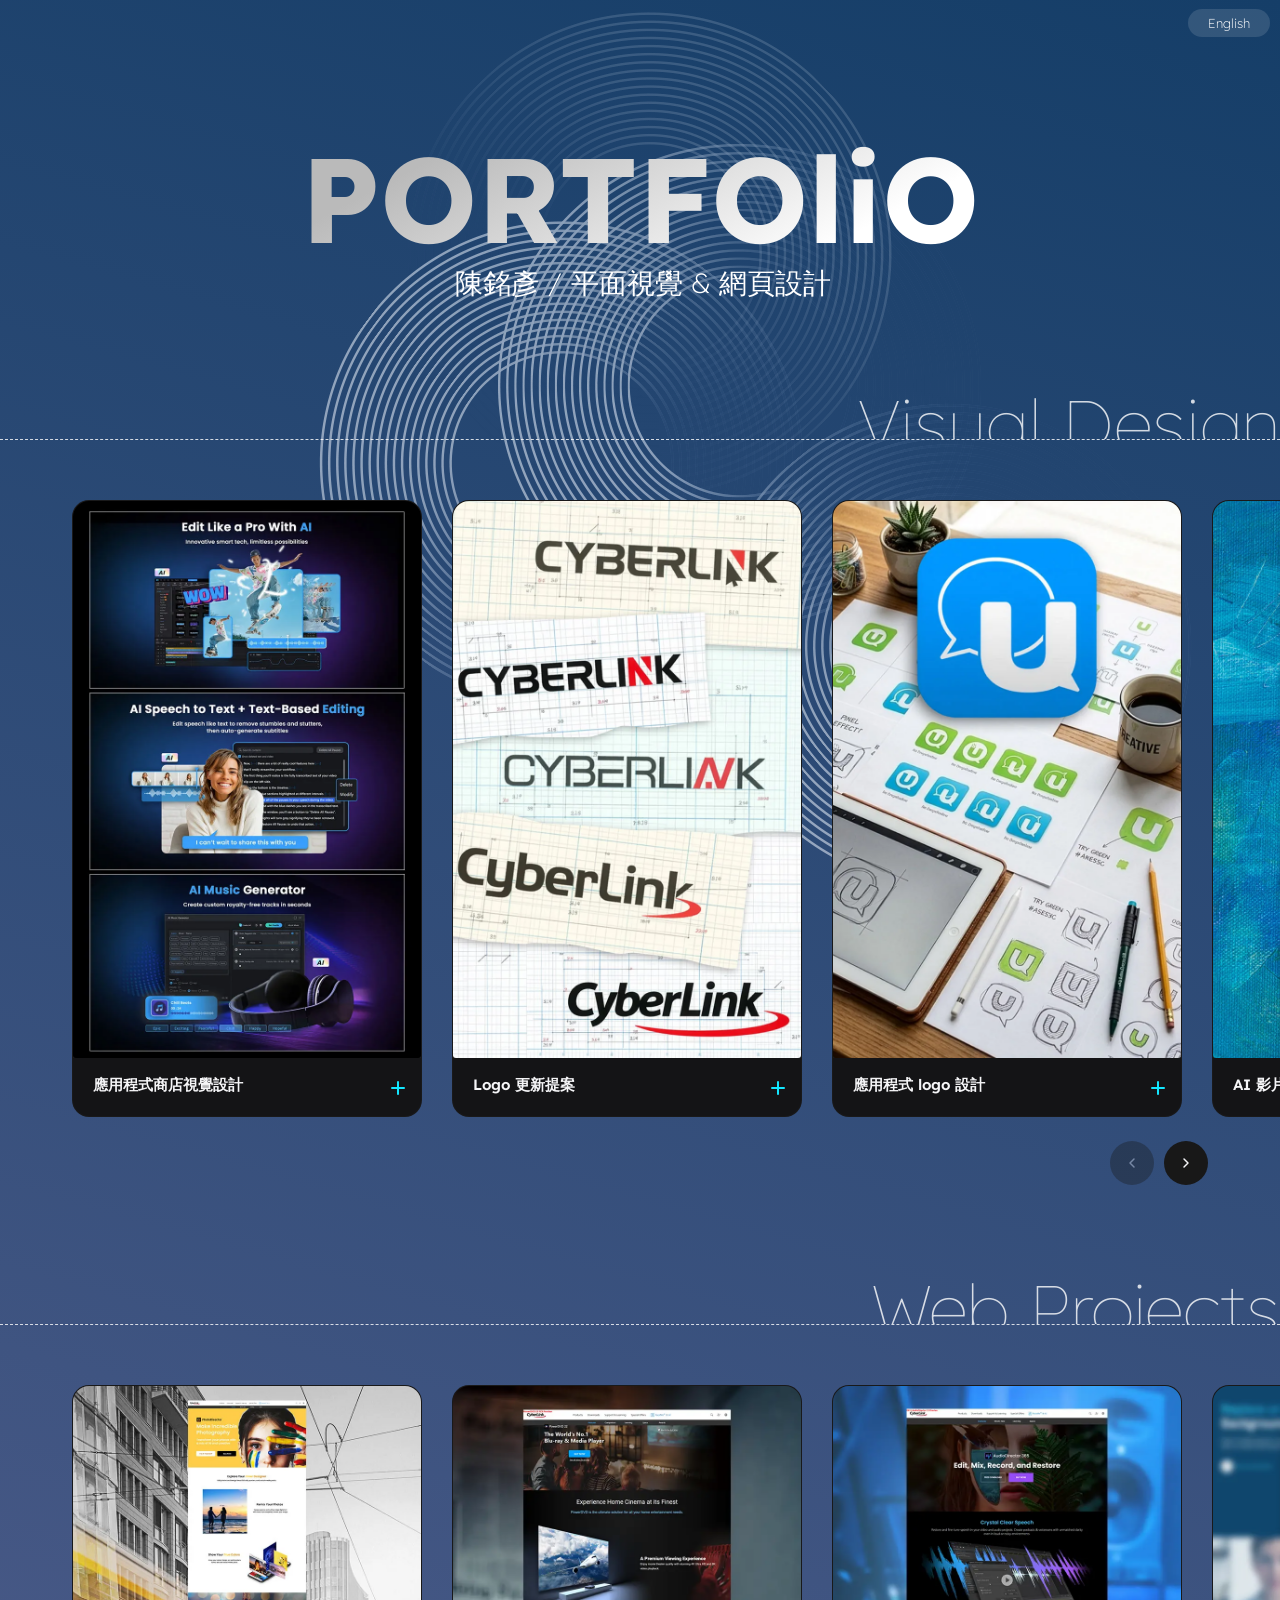
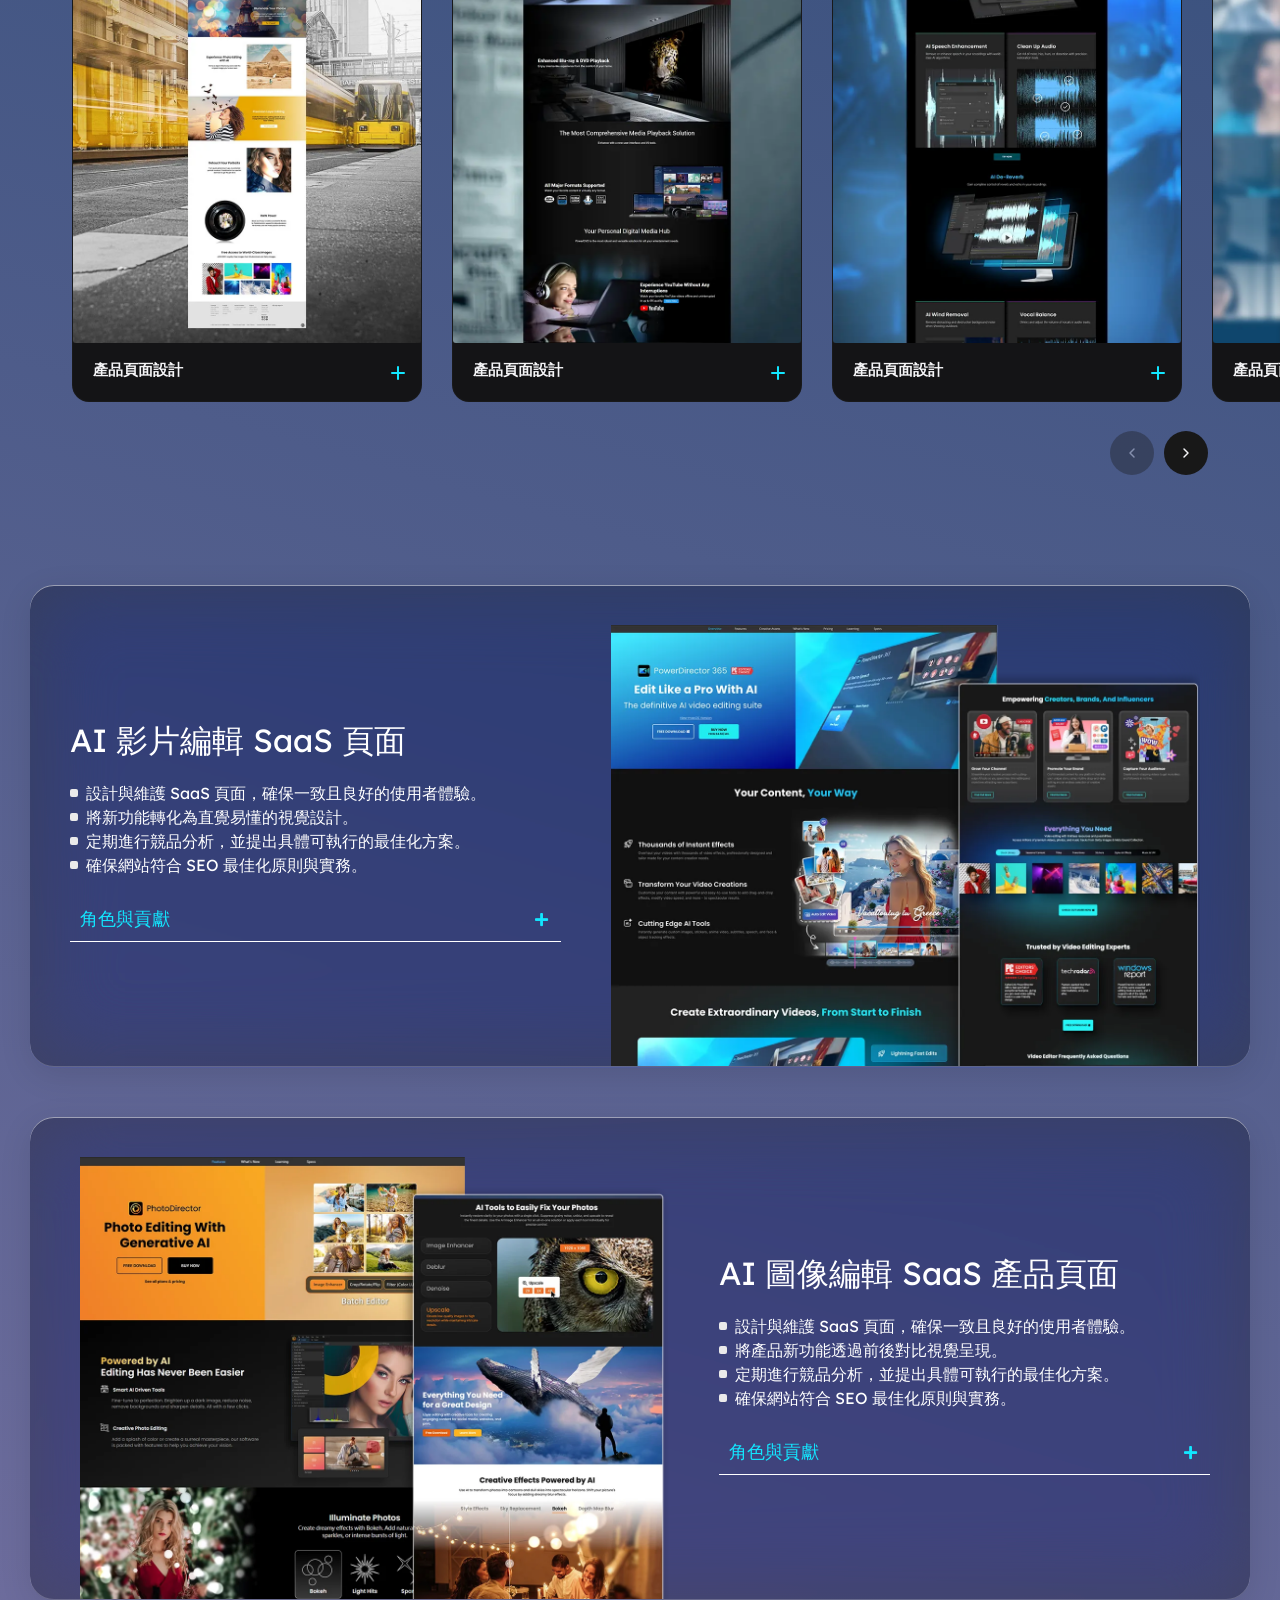
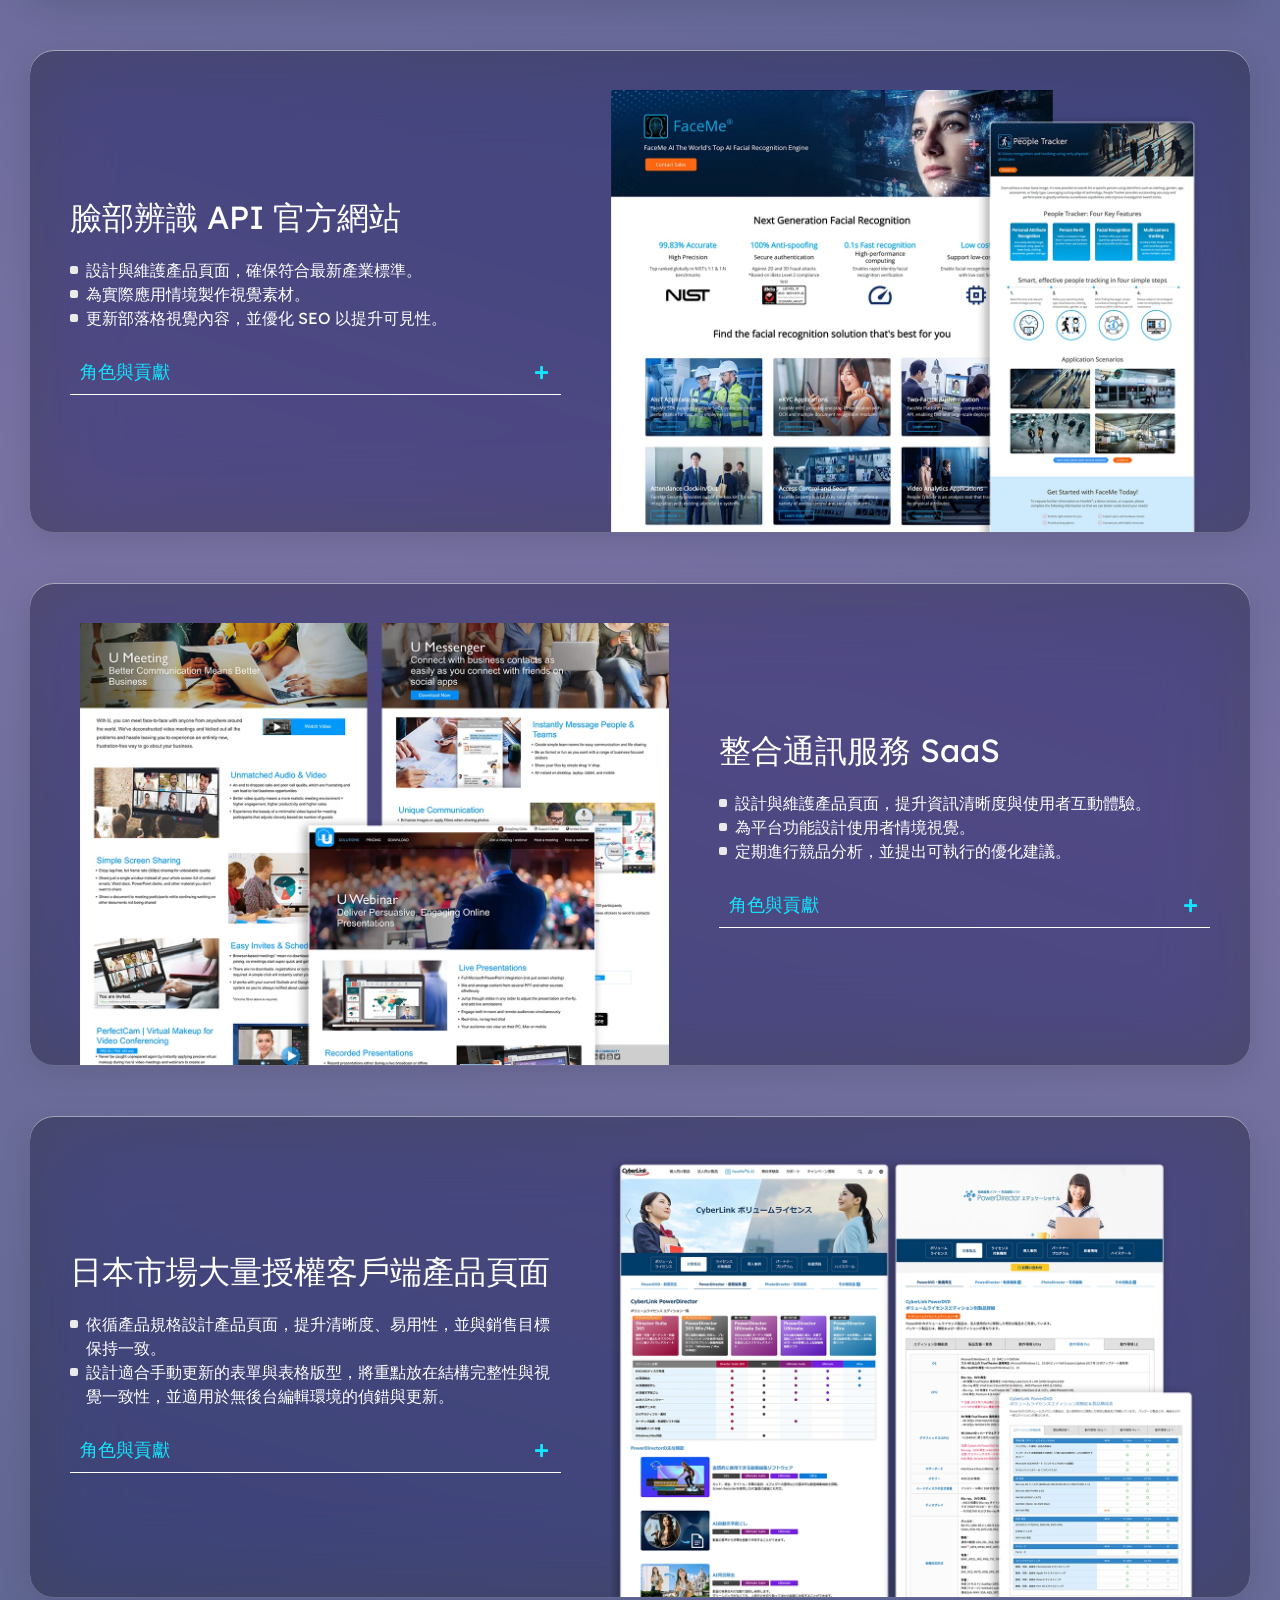
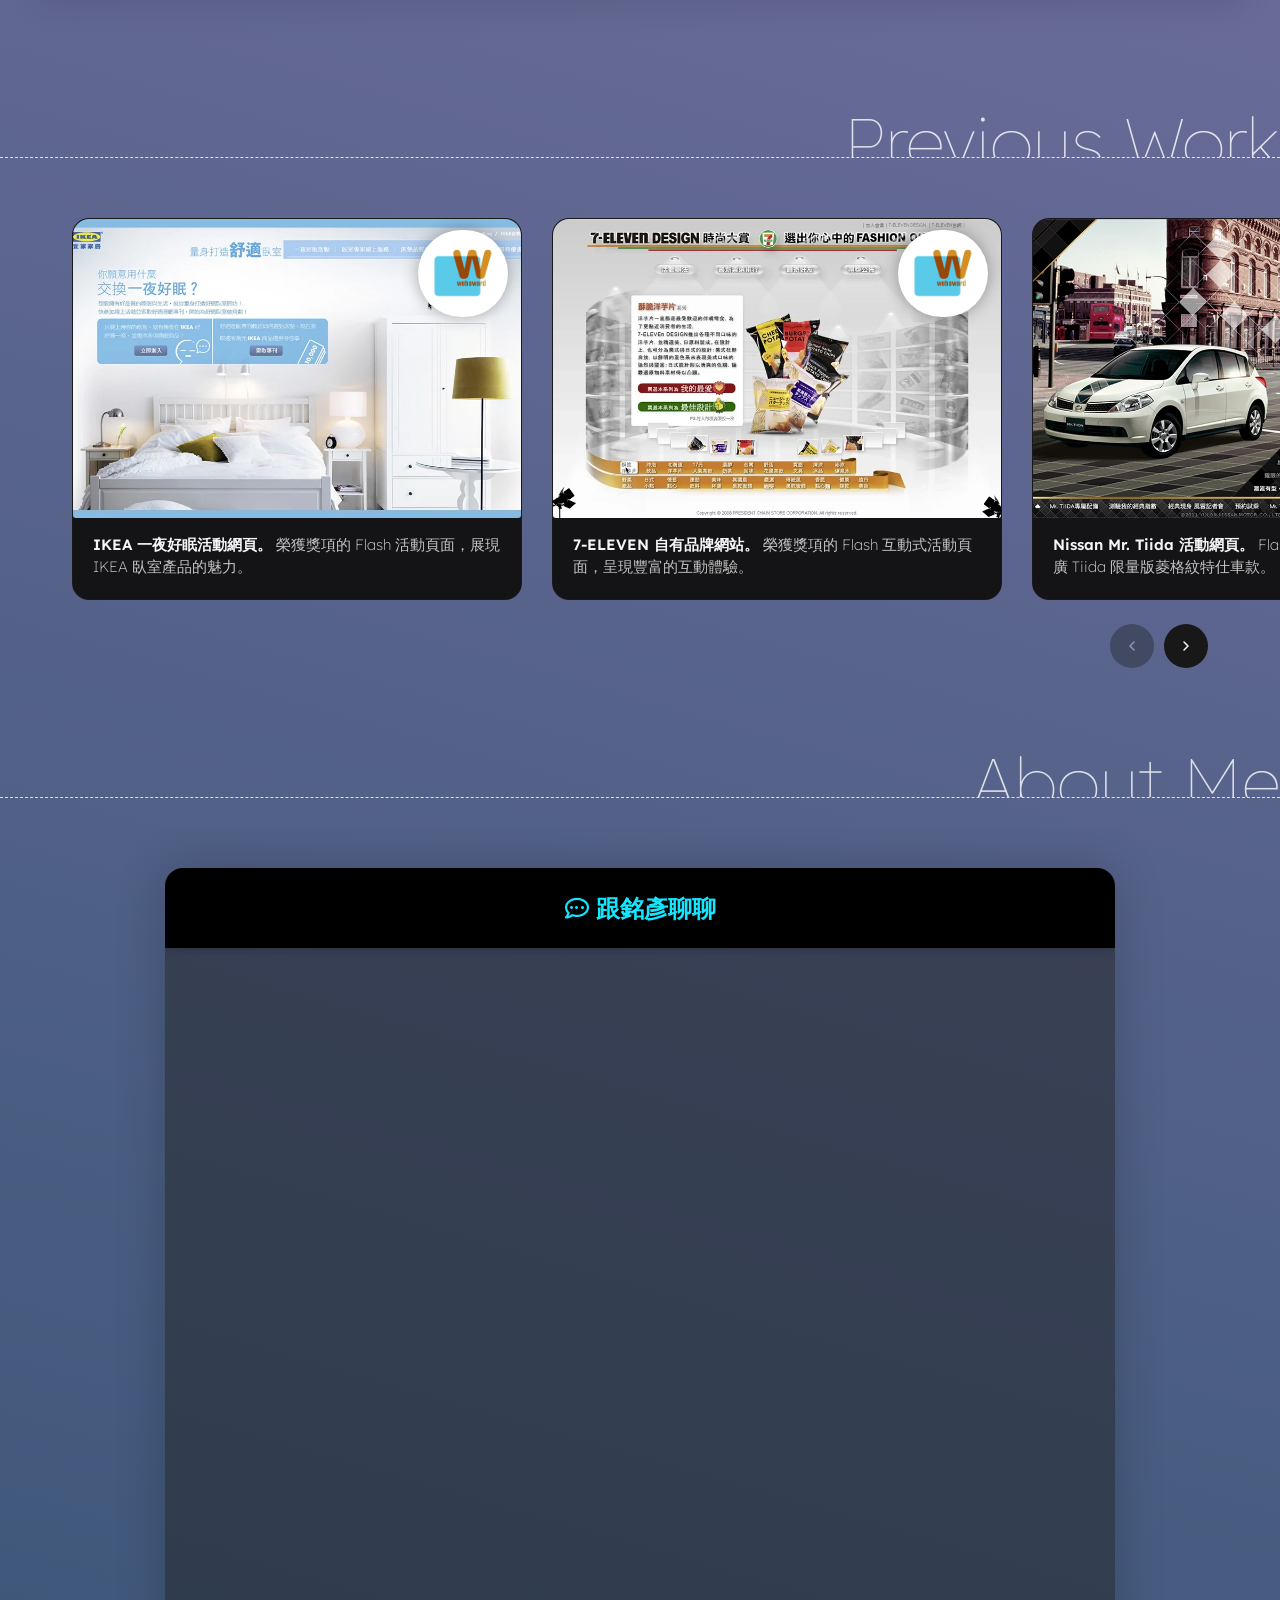
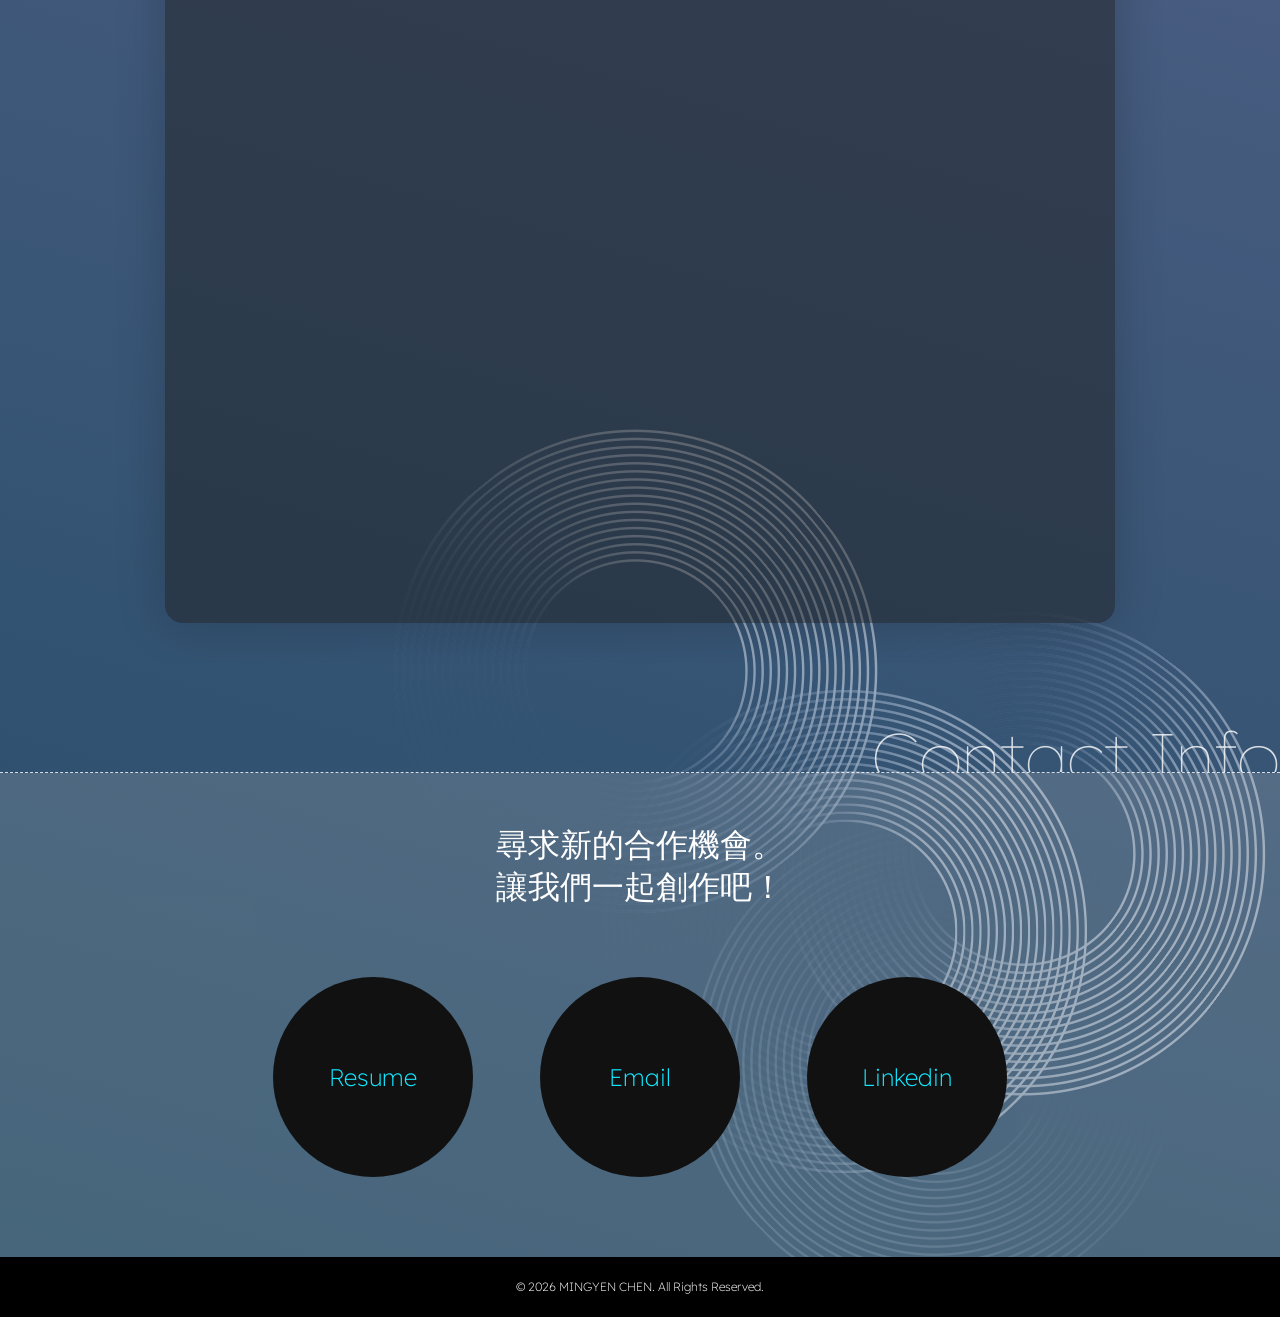
==== commit 60547656: "update pdf" ====
--- a/index_ch.htm
+++ b/index_ch.htm
@@ -848,7 +848,7 @@
 		<h3>尋求新的合作機會。<br>讓我們一起創作吧！</h3>
 		<div class="contact-block">
 			<div class="resume-btn">
-				<a href="pdf/mingyenchen_resume_ch.pdf" target="_blank" ><span>Resume</span></a>
+				<a href="pdf/mingyenchen_resume_cht.pdf" target="_blank" ><span>Resume</span></a>
 			</div>
 			<div class="resume-btn">
 				<a href="mailto:hellobooker@gmail.com" ><span>Email</span></a>
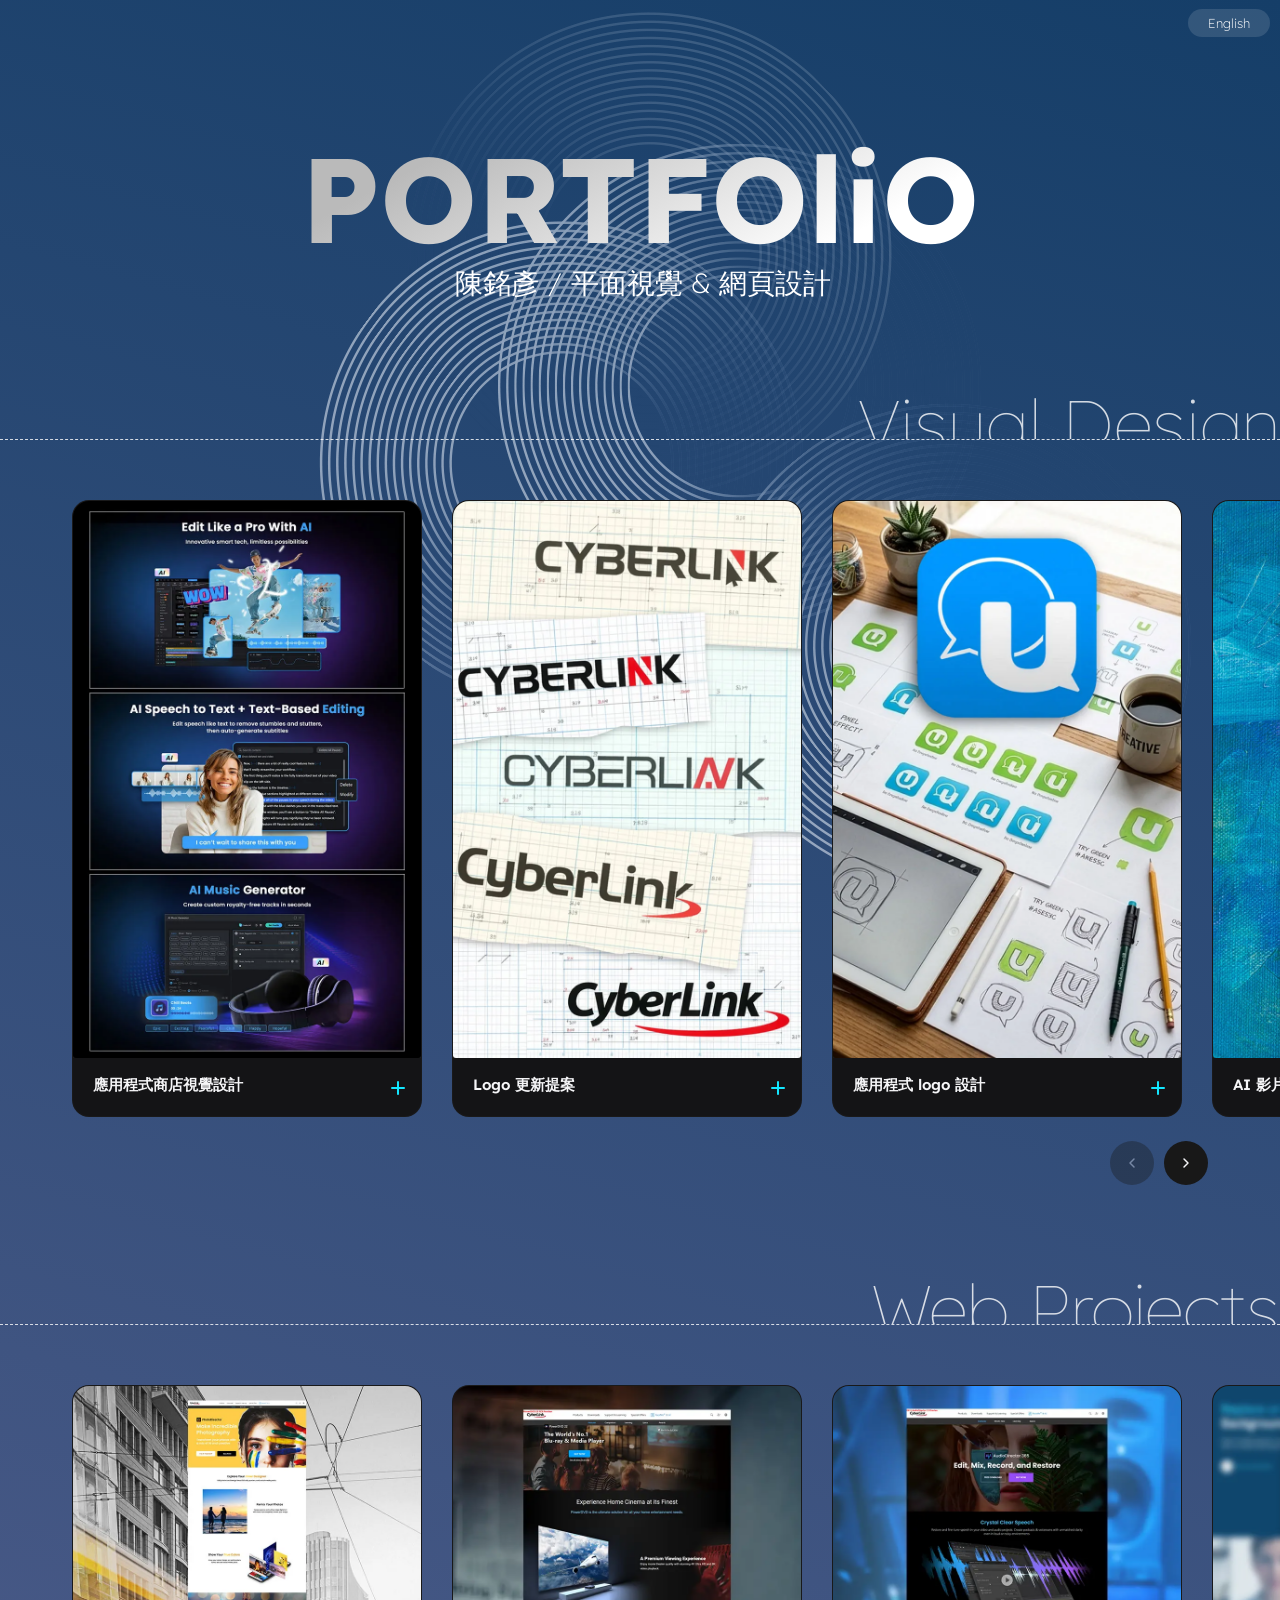
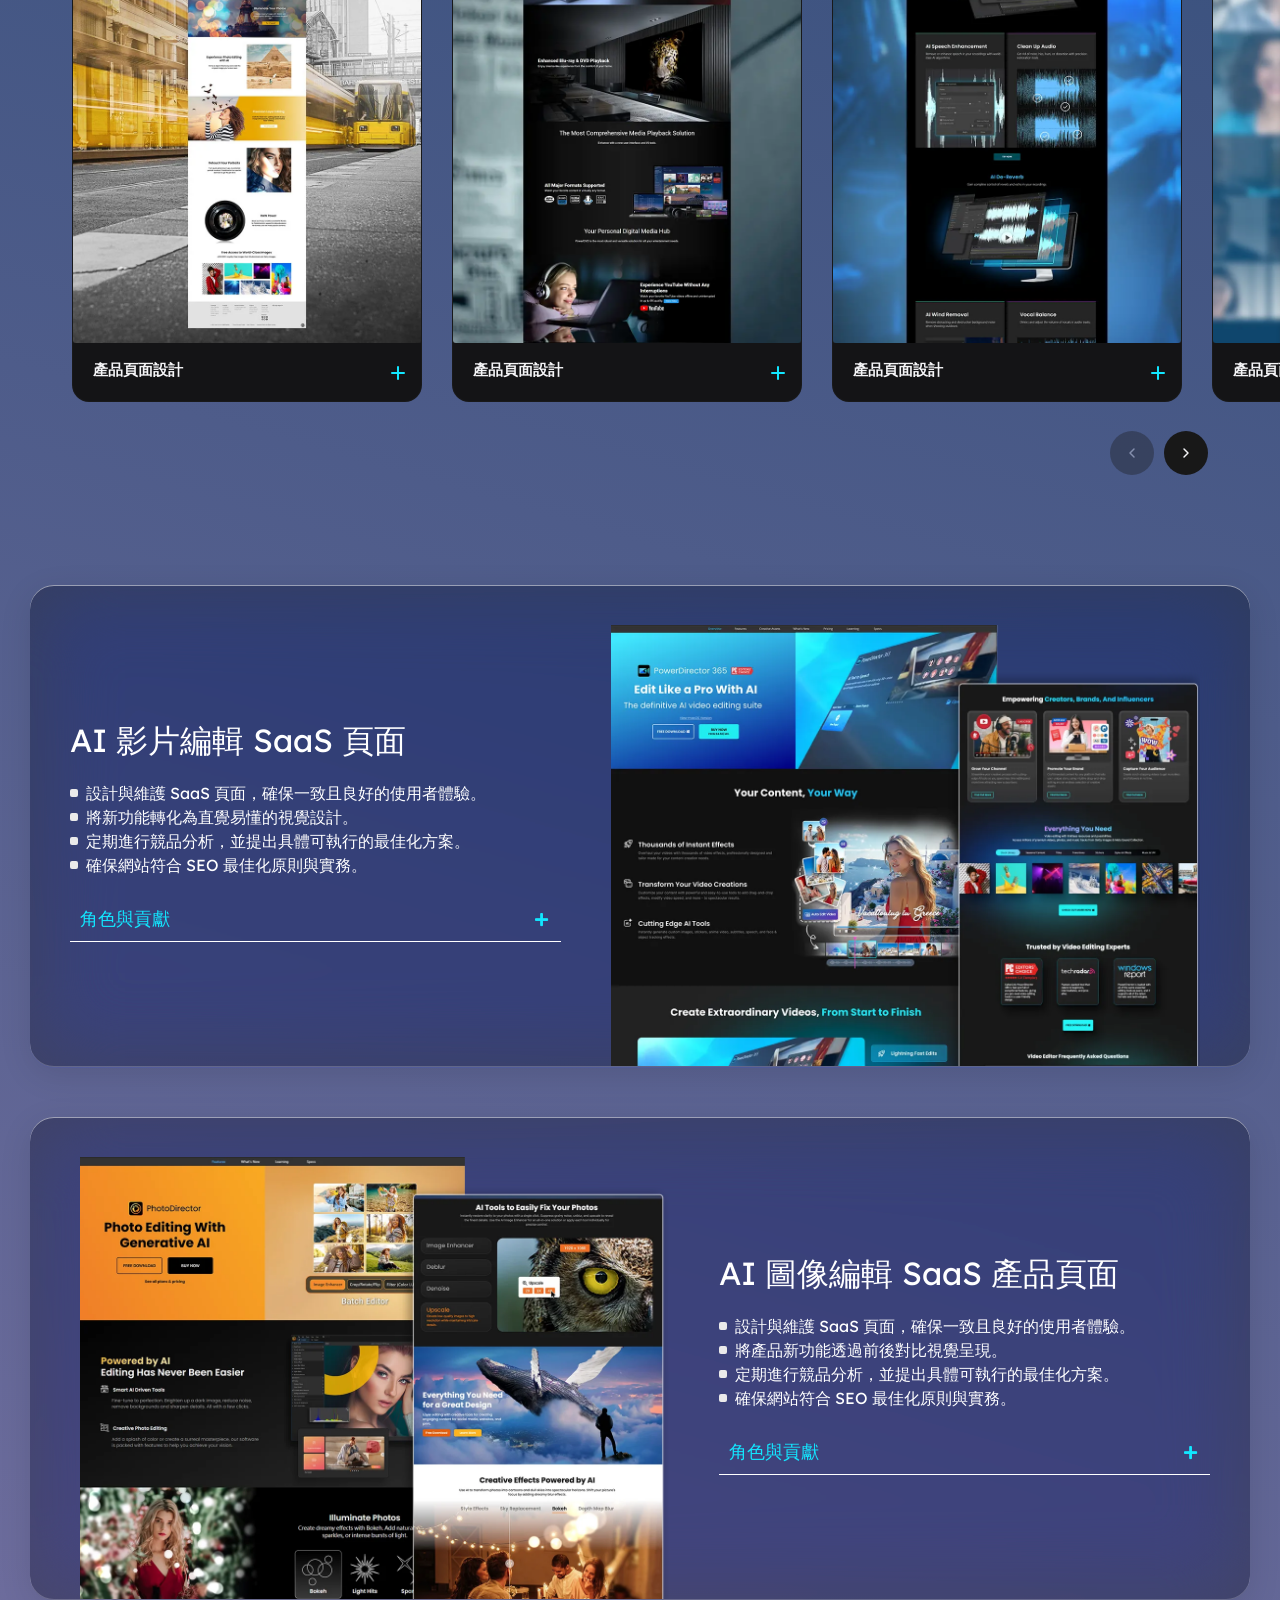
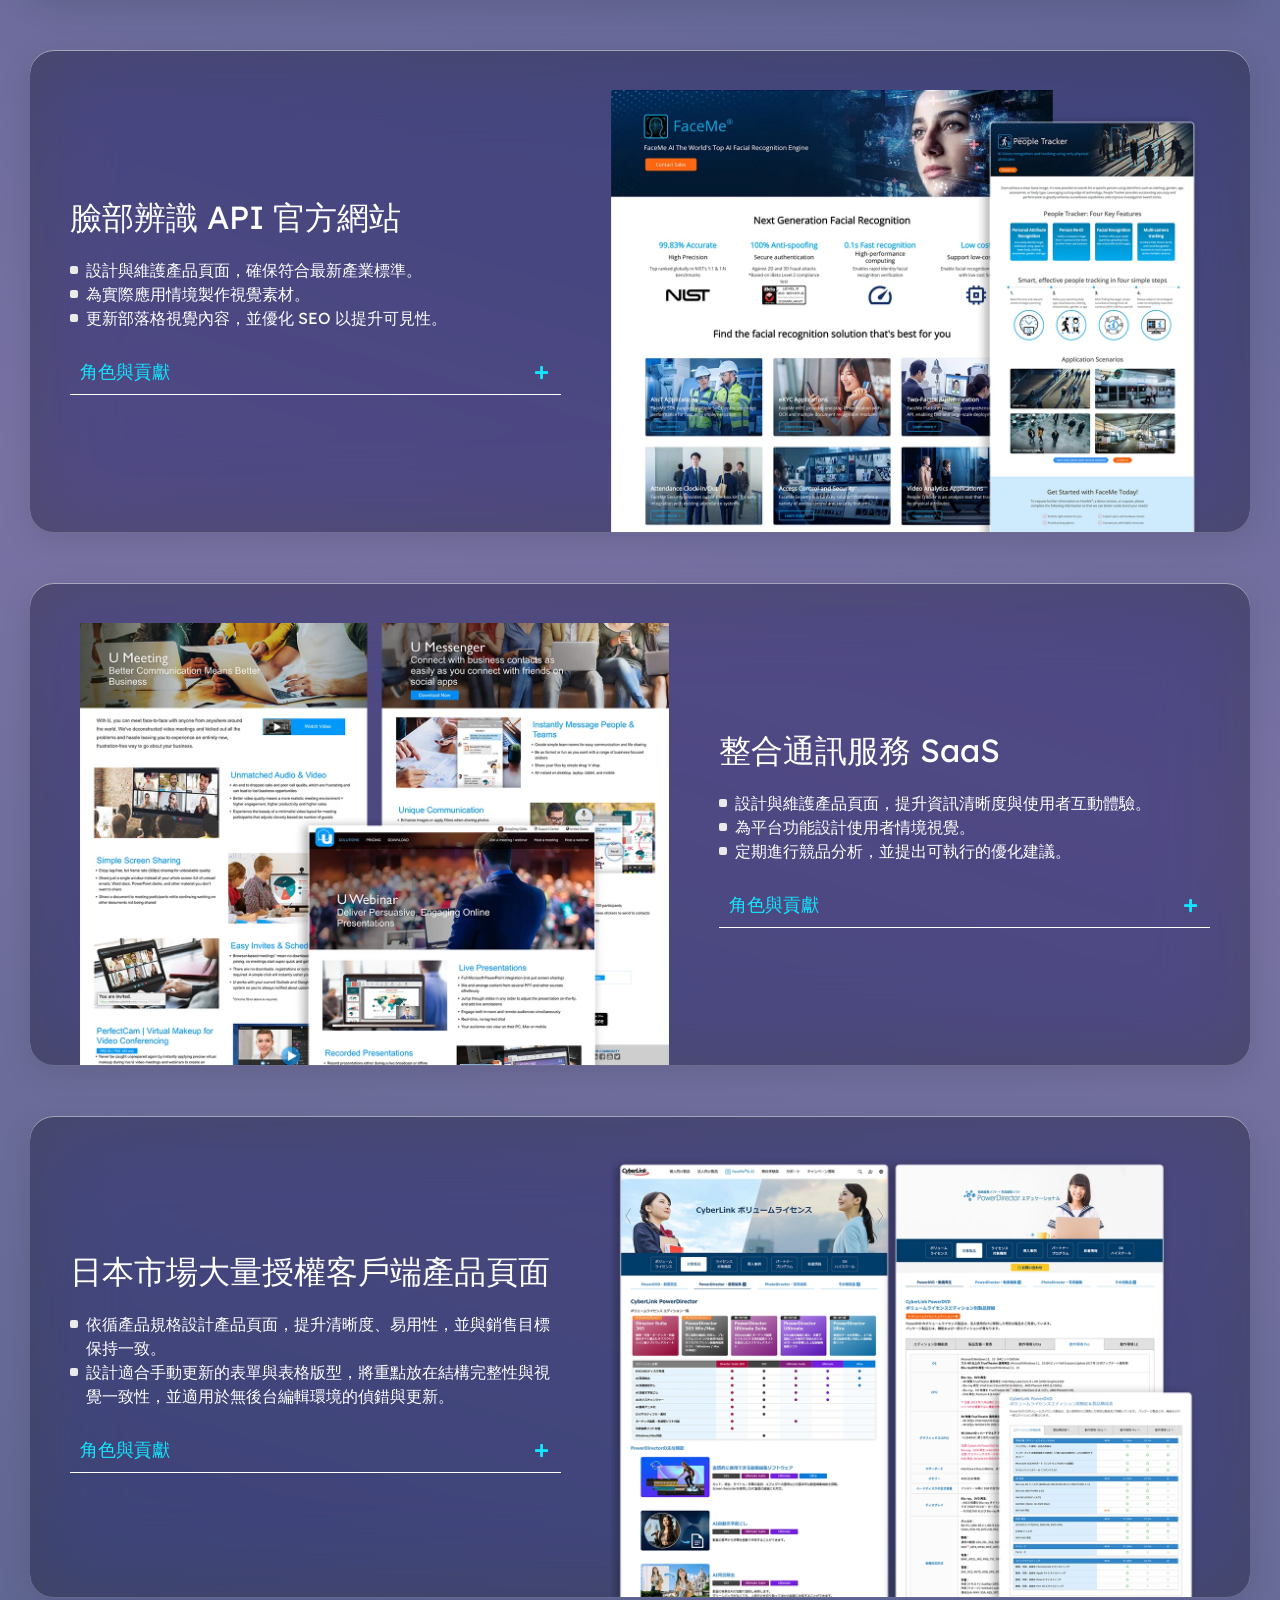
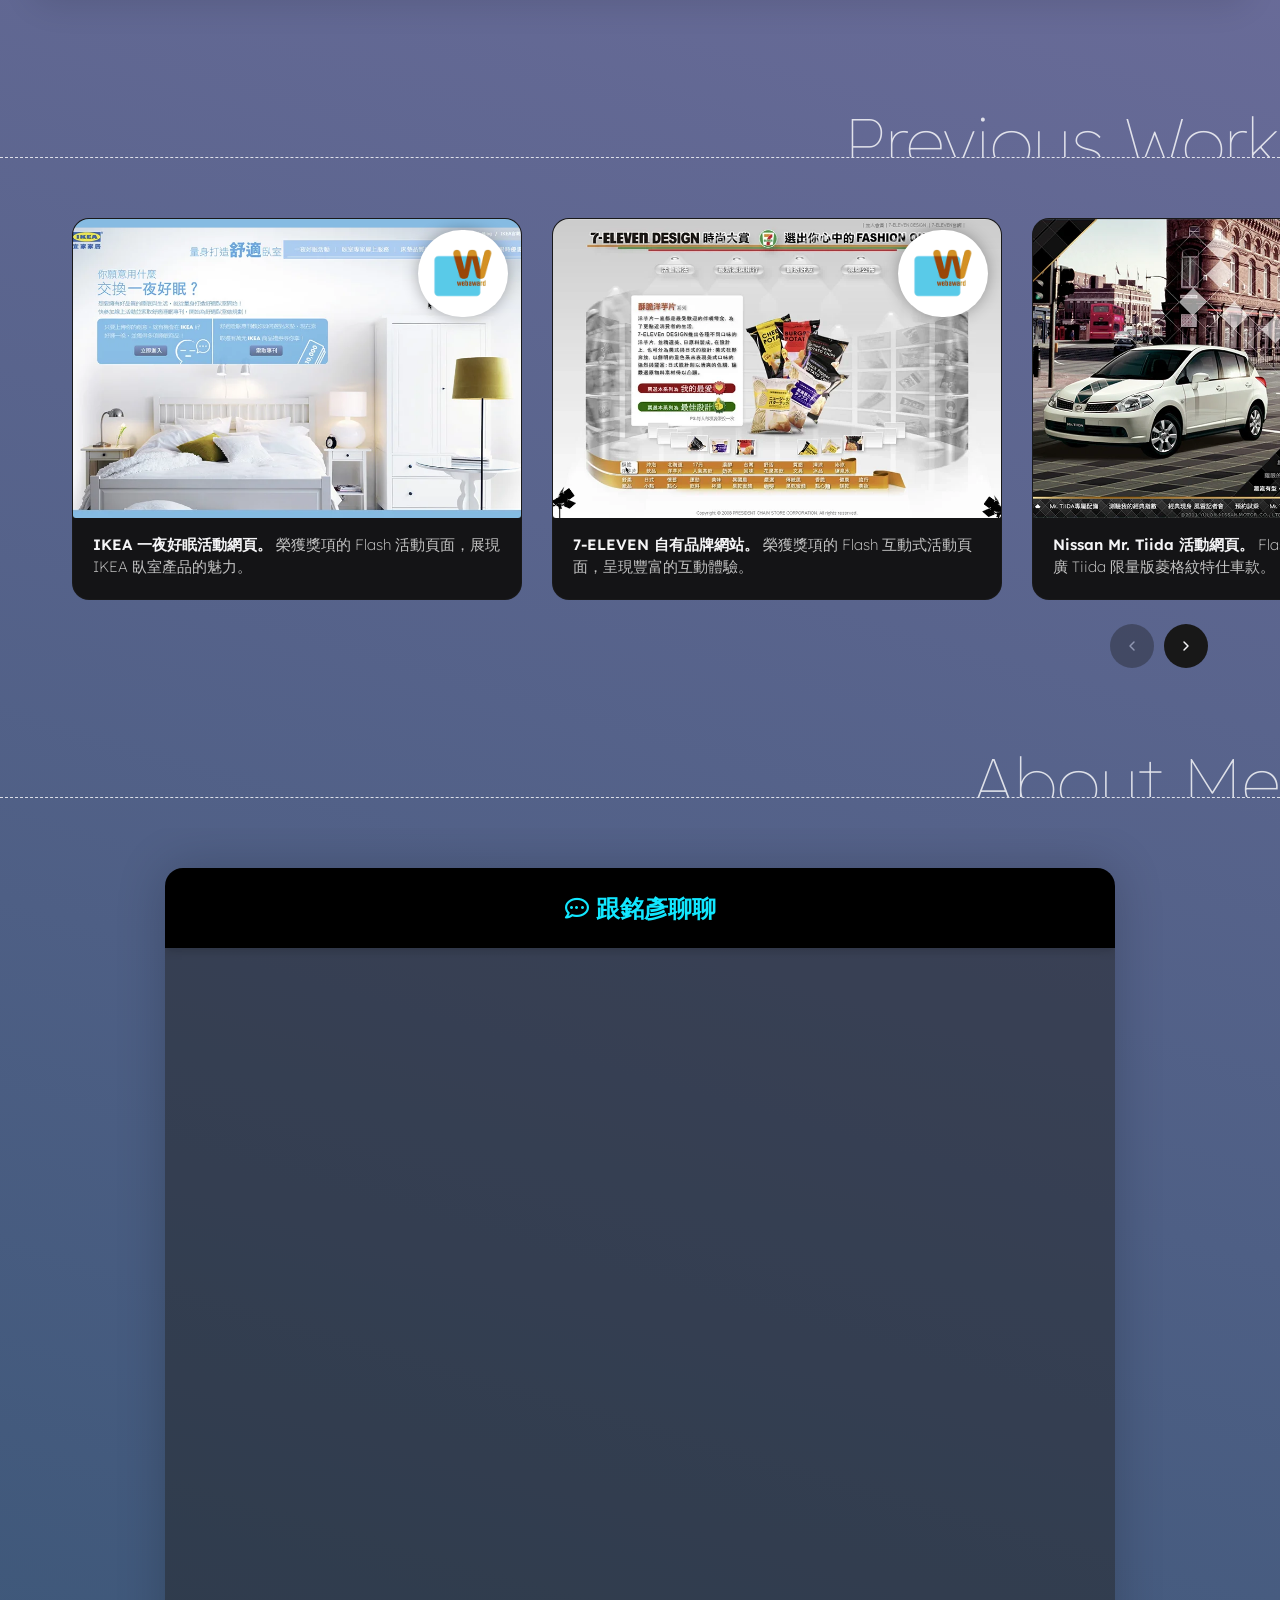
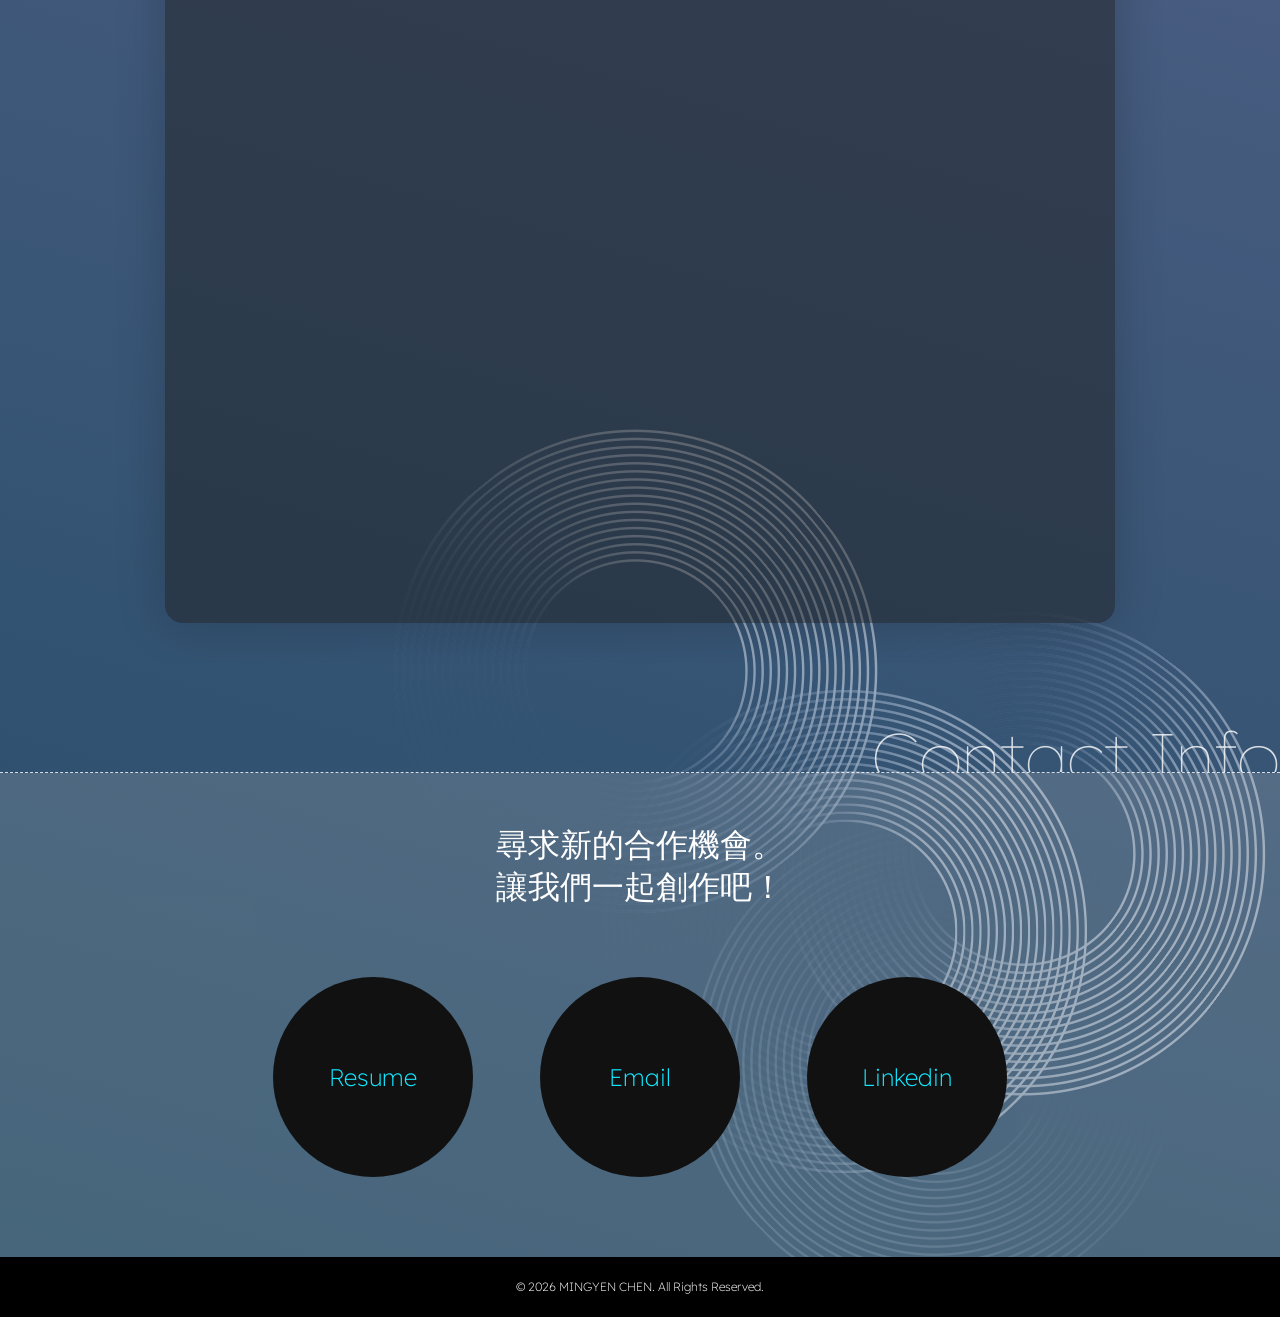
==== commit c1d61c03: "pdf" ====
--- a/index_ch.htm
+++ b/index_ch.htm
@@ -848,7 +848,7 @@
 		<h3>尋求新的合作機會。<br>讓我們一起創作吧！</h3>
 		<div class="contact-block">
 			<div class="resume-btn">
-				<a href="pdf/mingyenchen_resume_cht.pdf" target="_blank" ><span>Resume</span></a>
+				<a href="pdf/mingyenchen_resume_ch.pdf" target="_blank" ><span>Resume</span></a>
 			</div>
 			<div class="resume-btn">
 				<a href="mailto:hellobooker@gmail.com" ><span>Email</span></a>
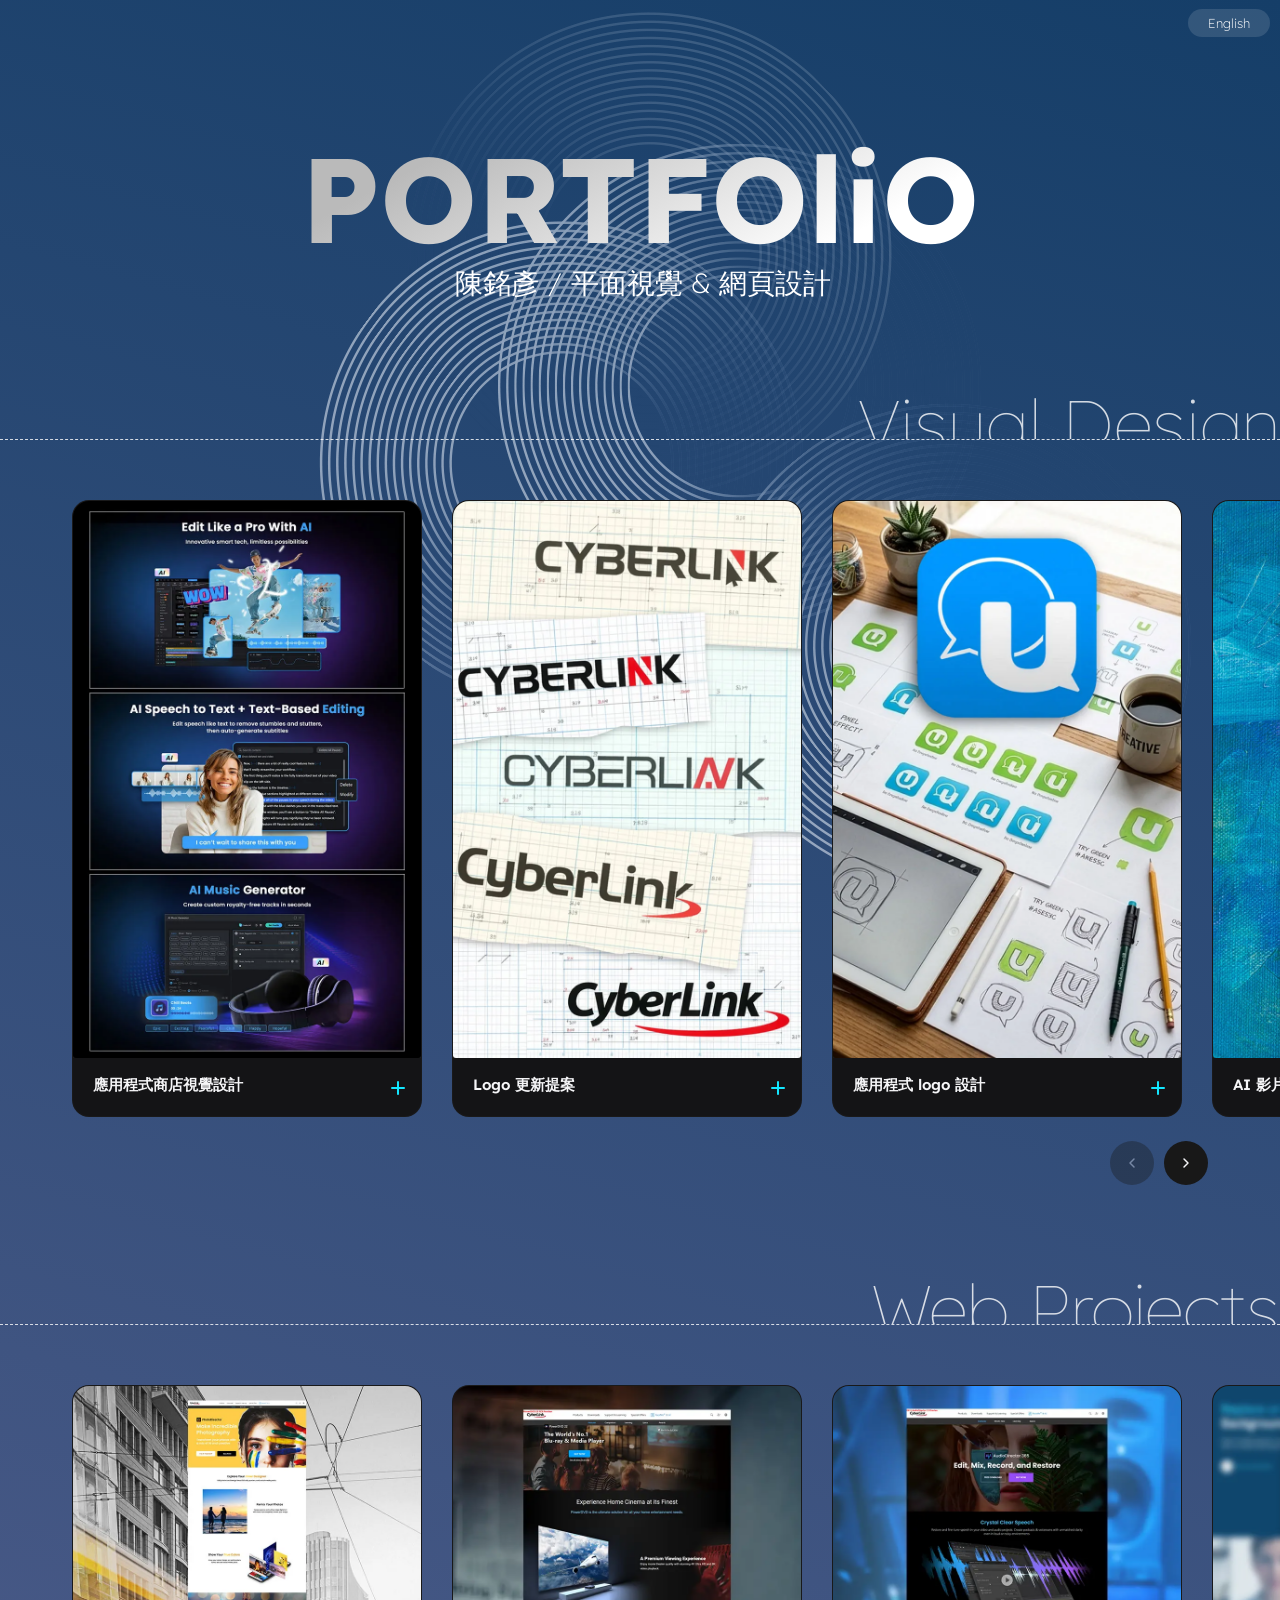
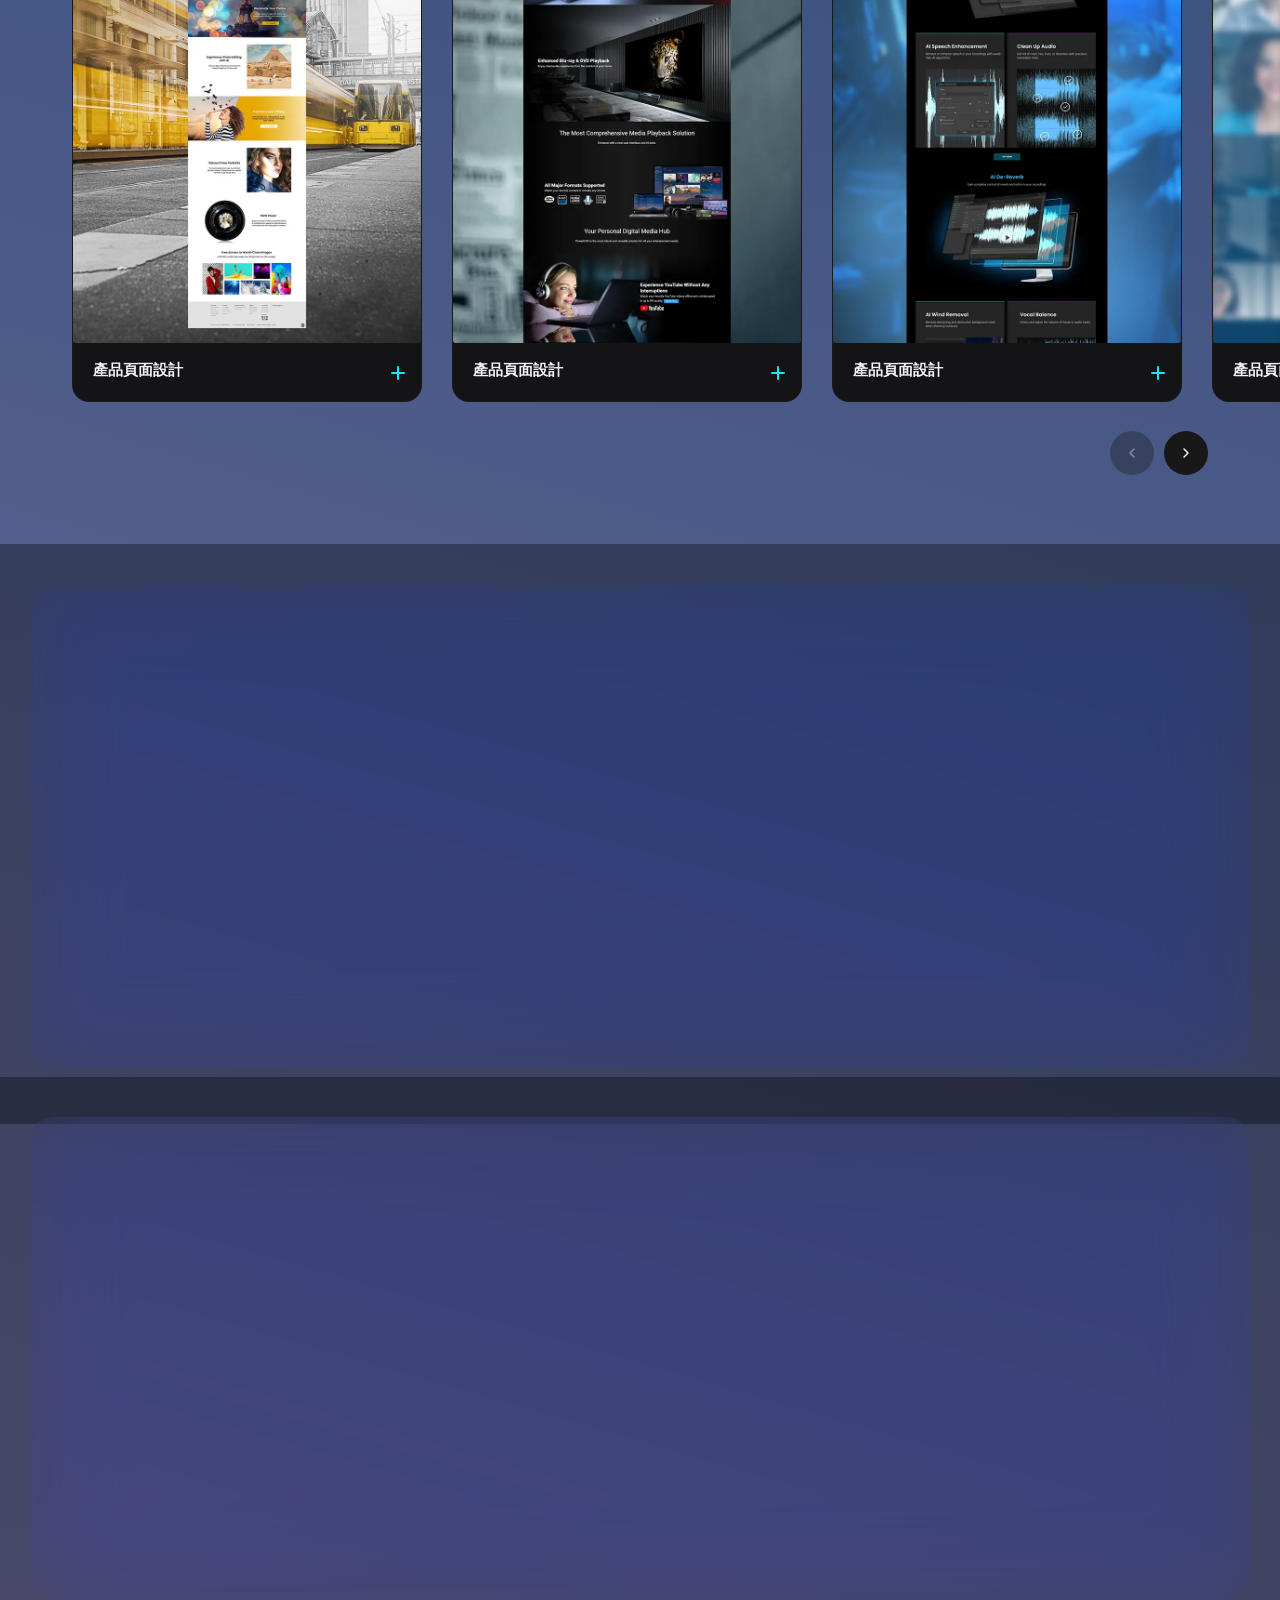
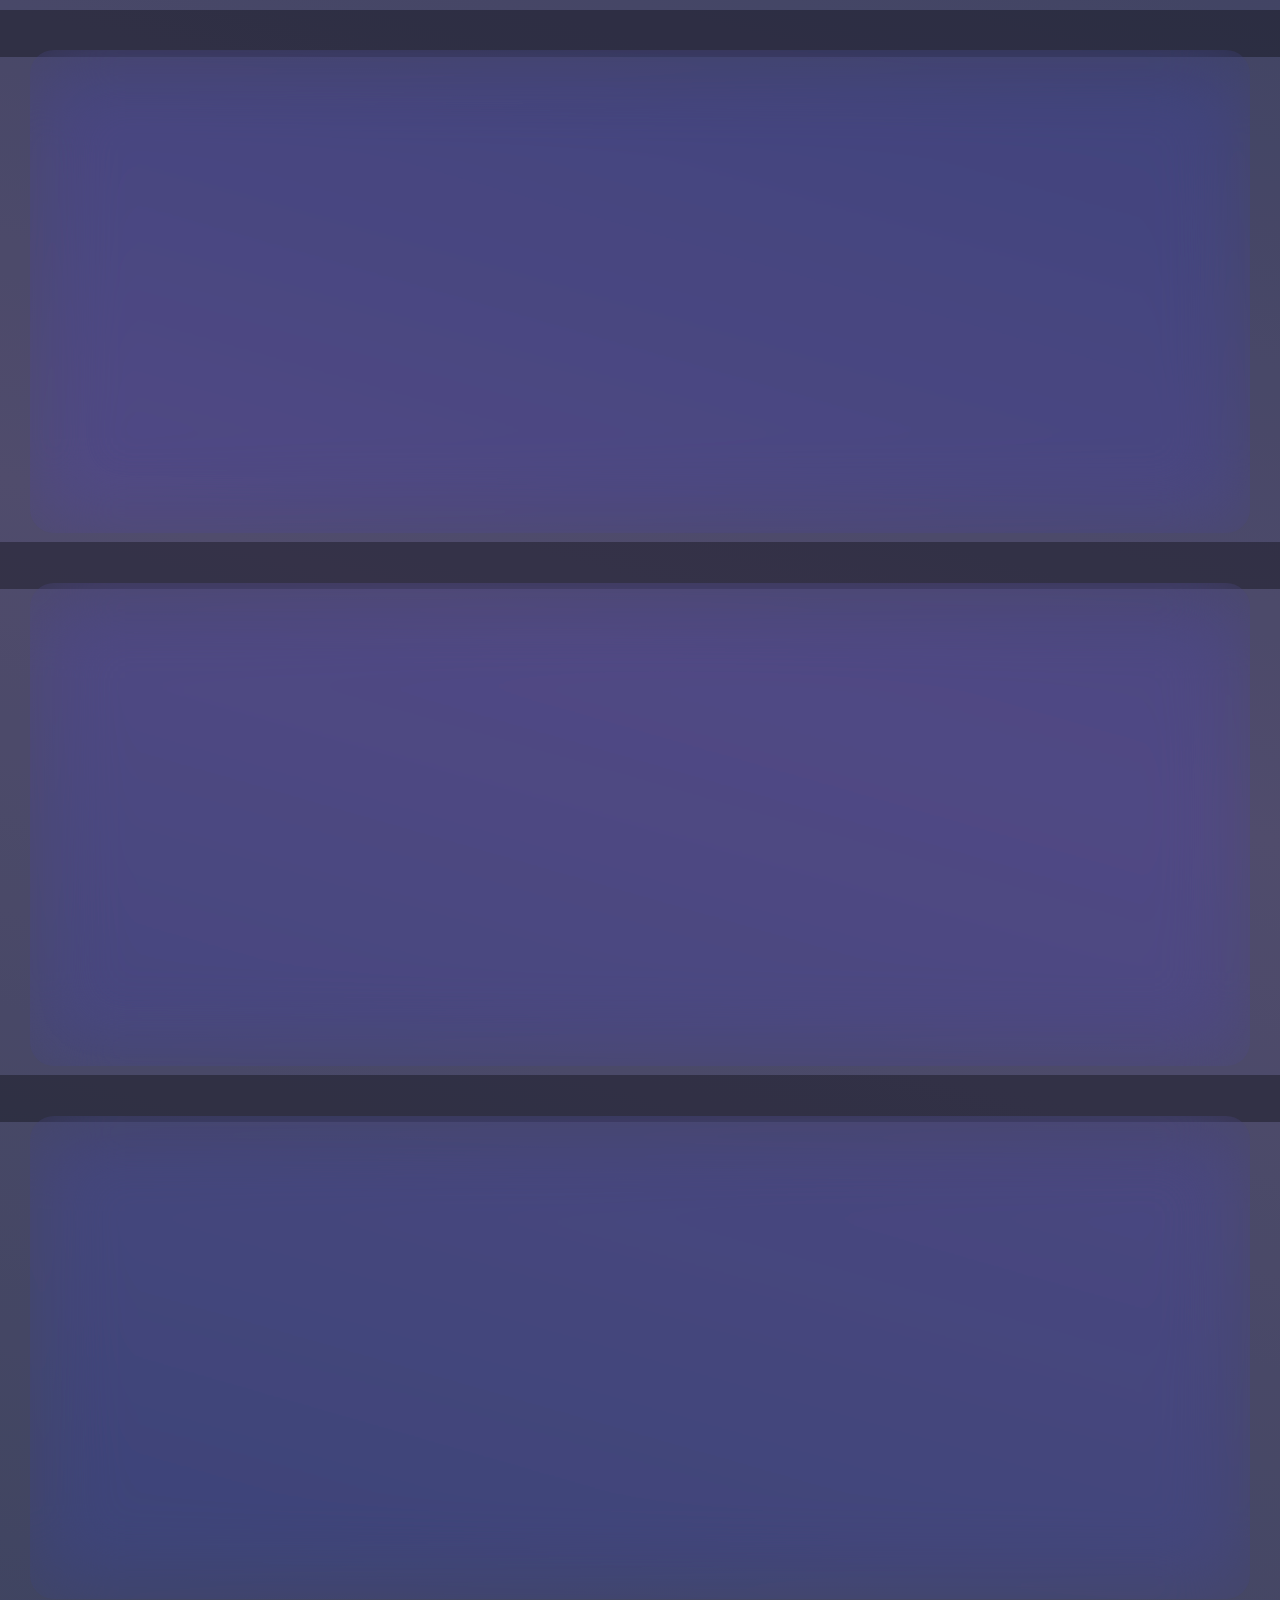
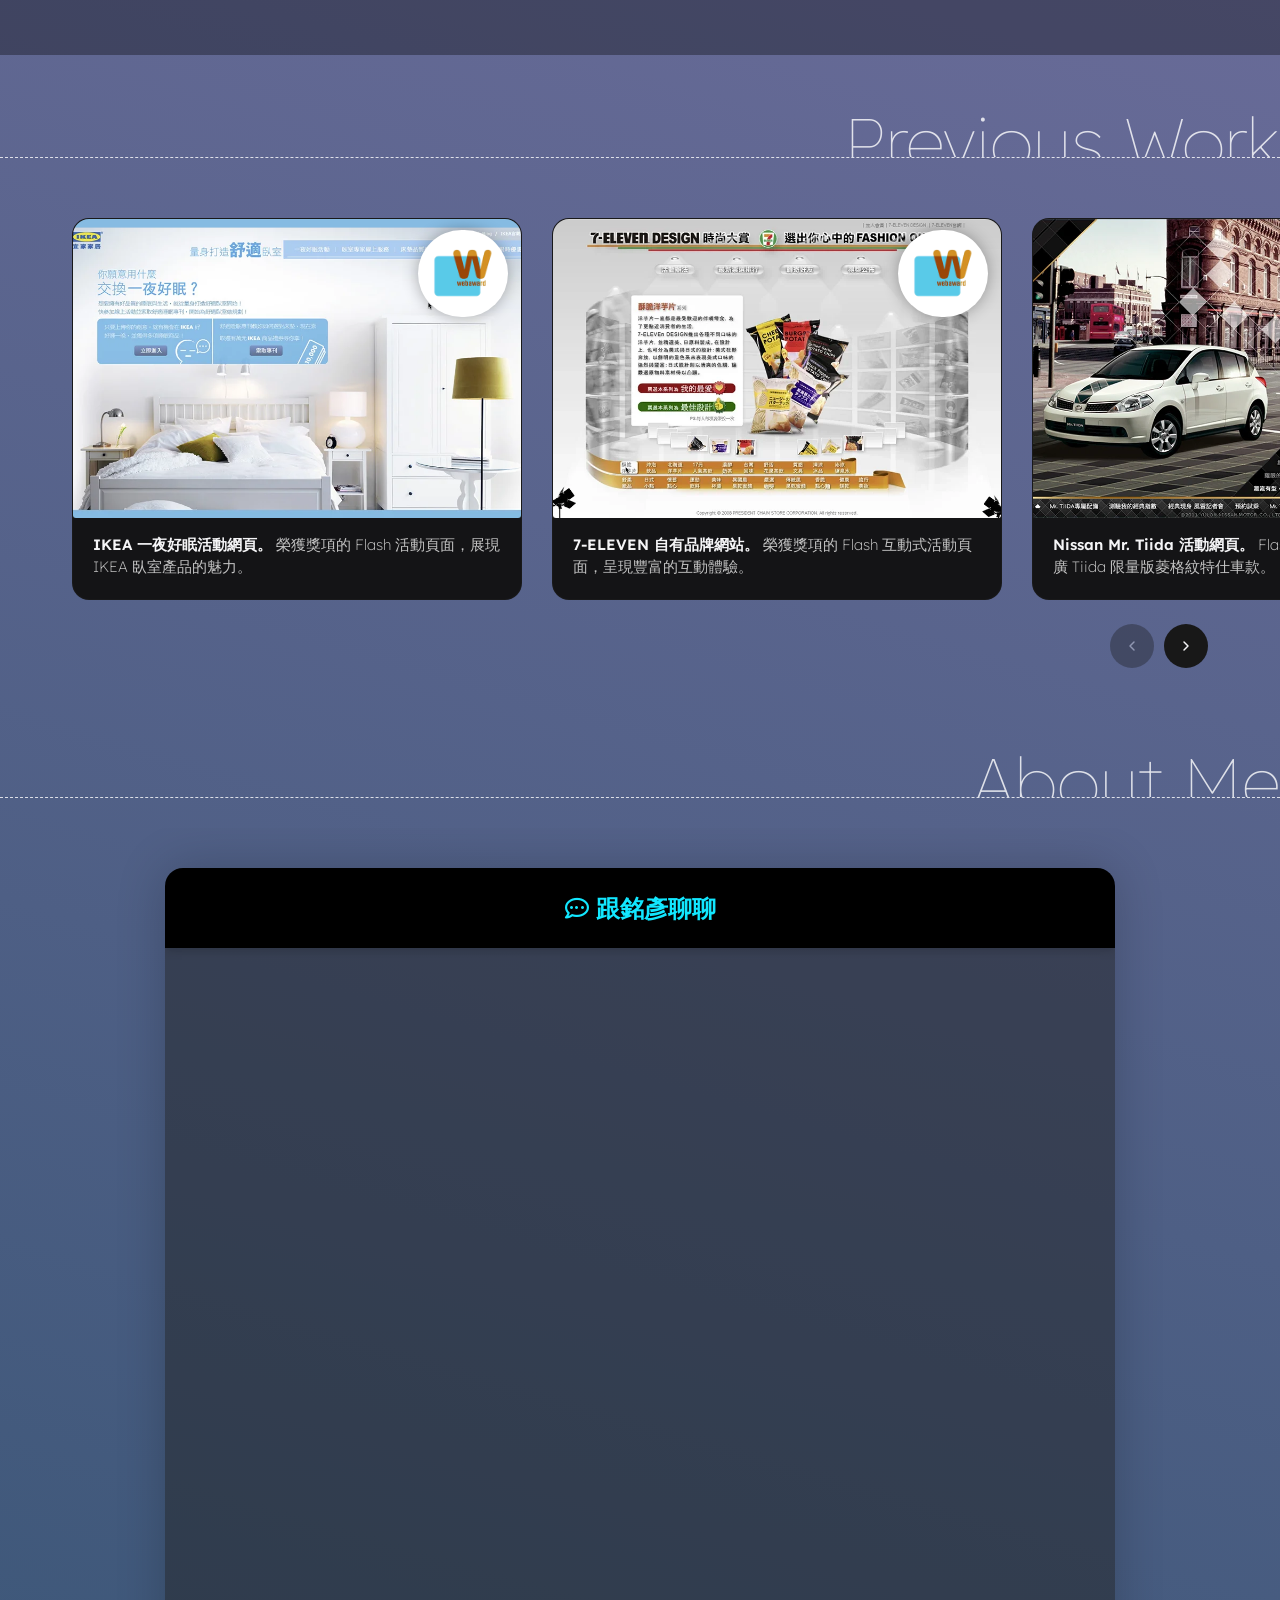
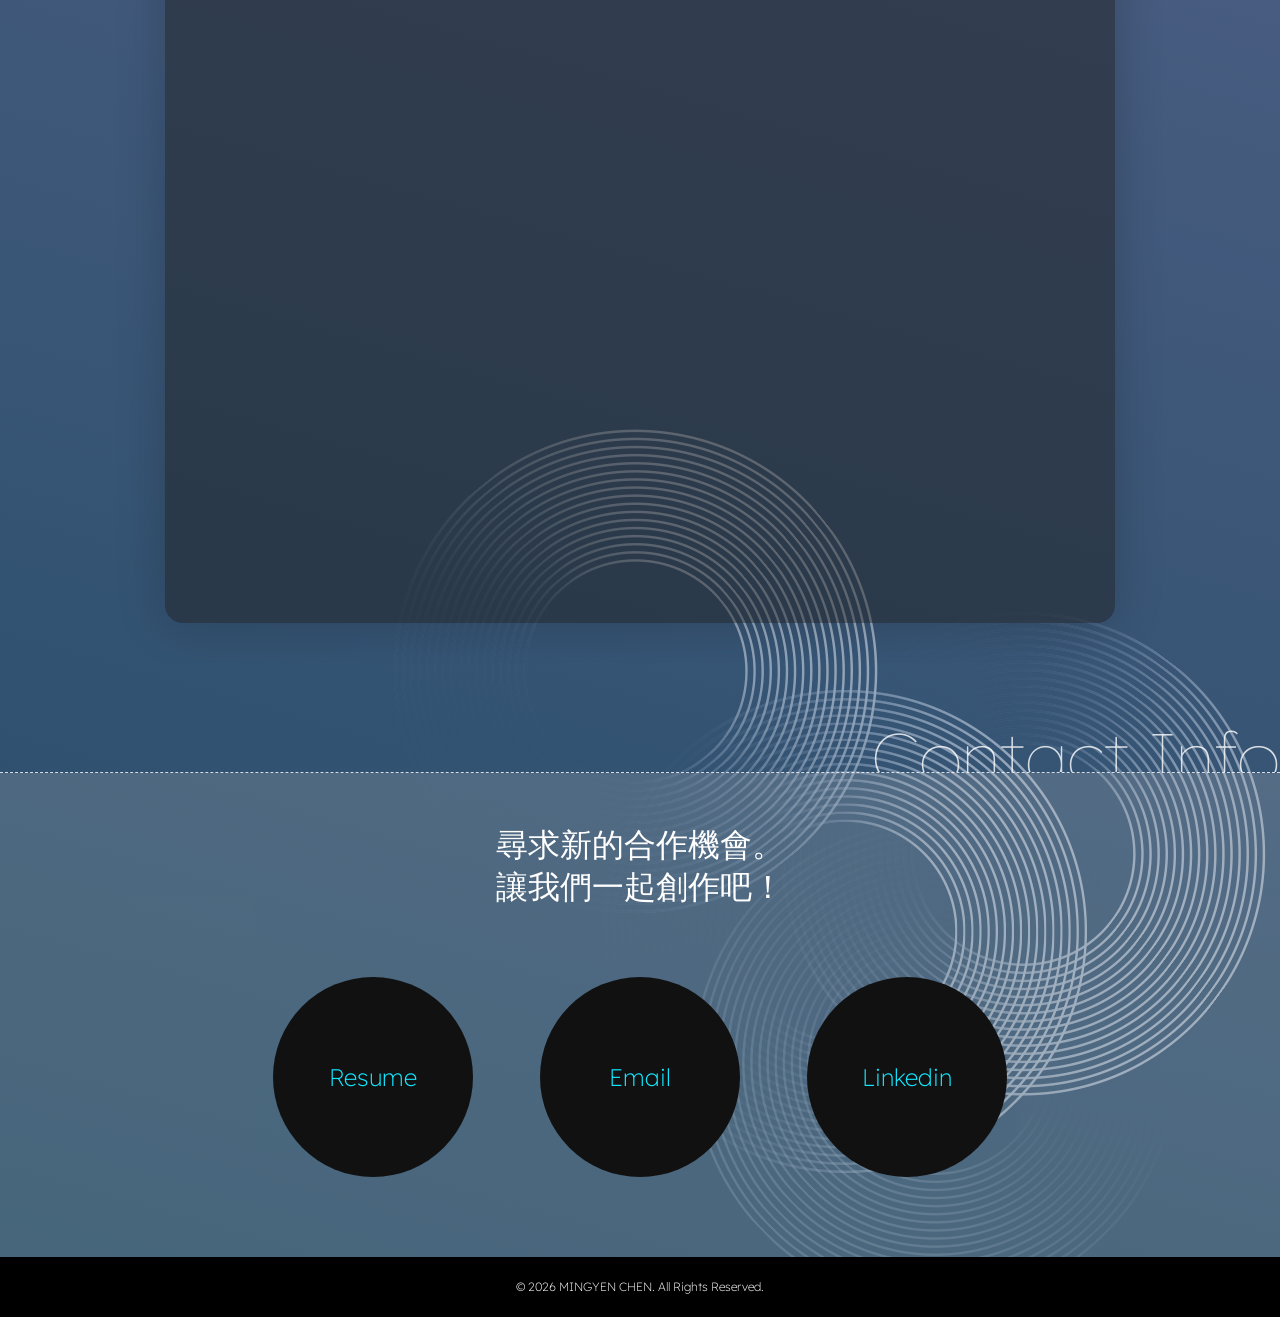
==== commit d53d3003: "test" ====
(no text change in the page or its own stylesheets)
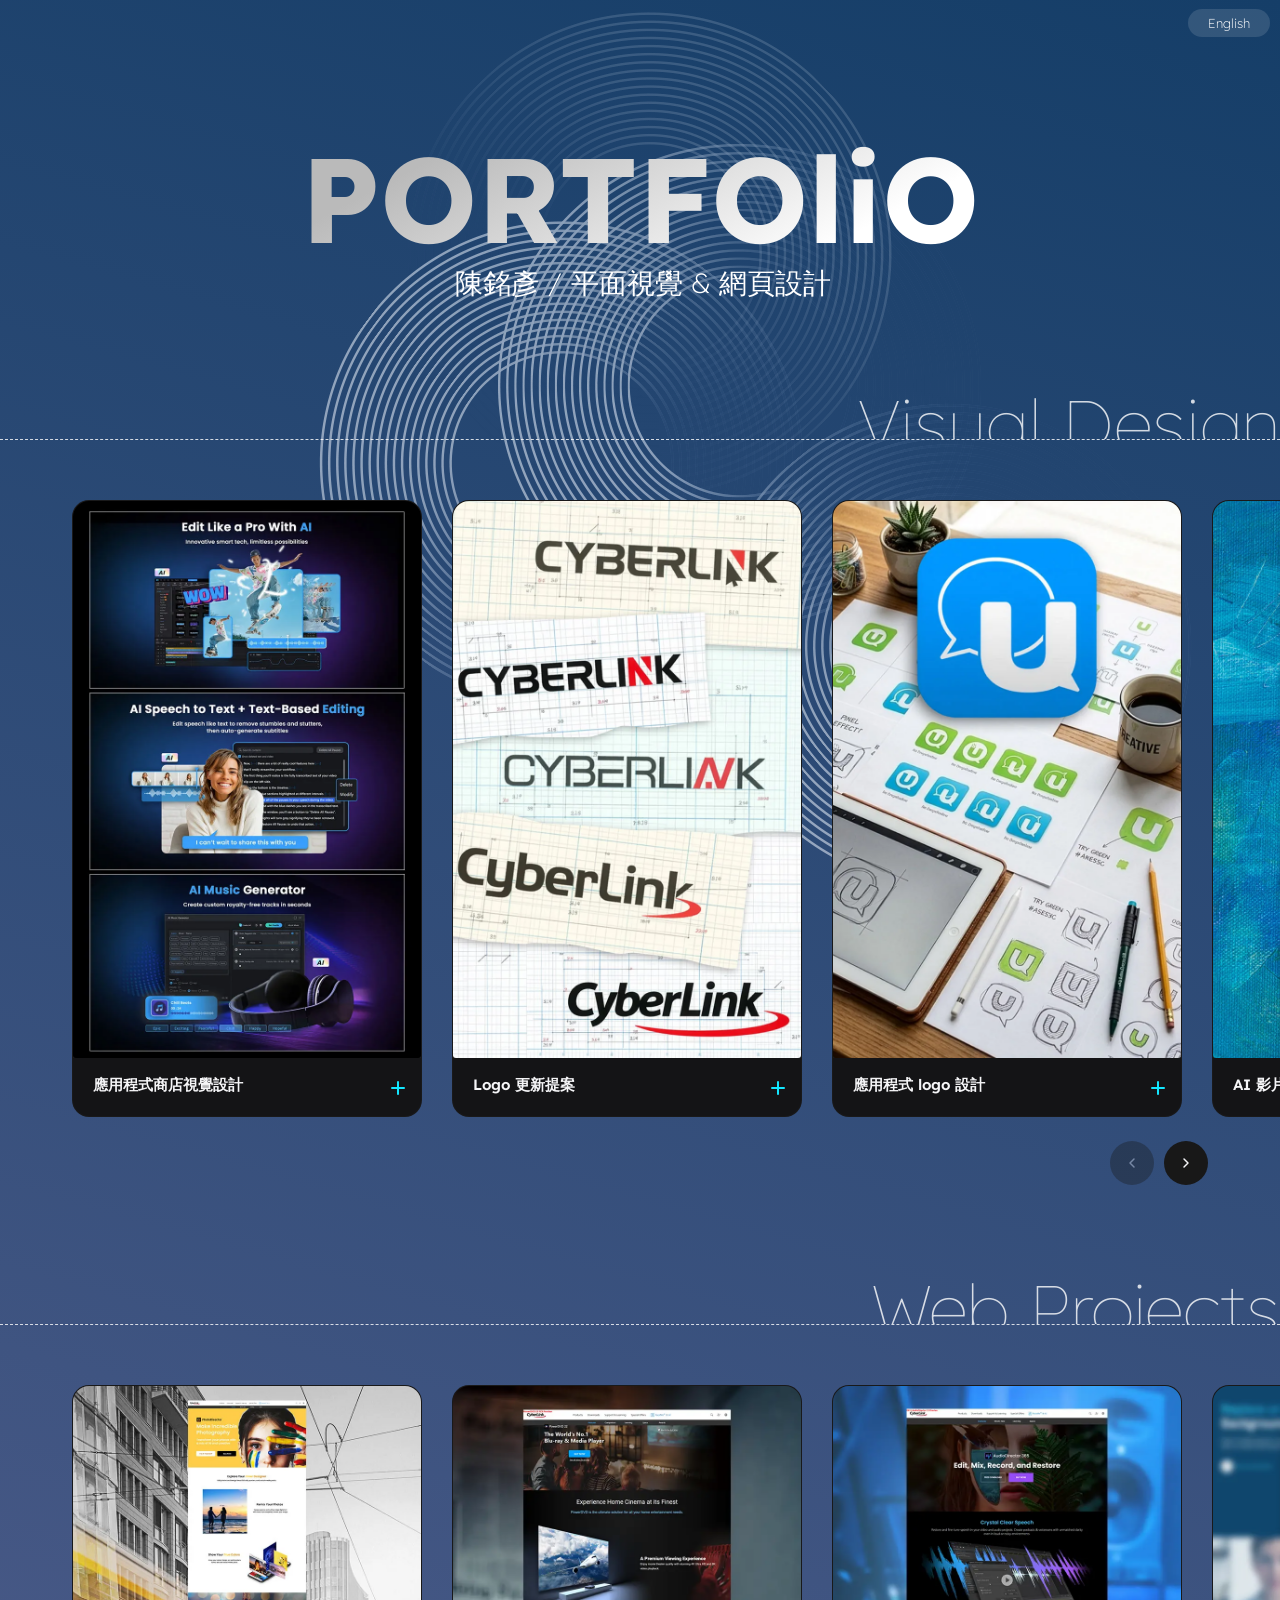
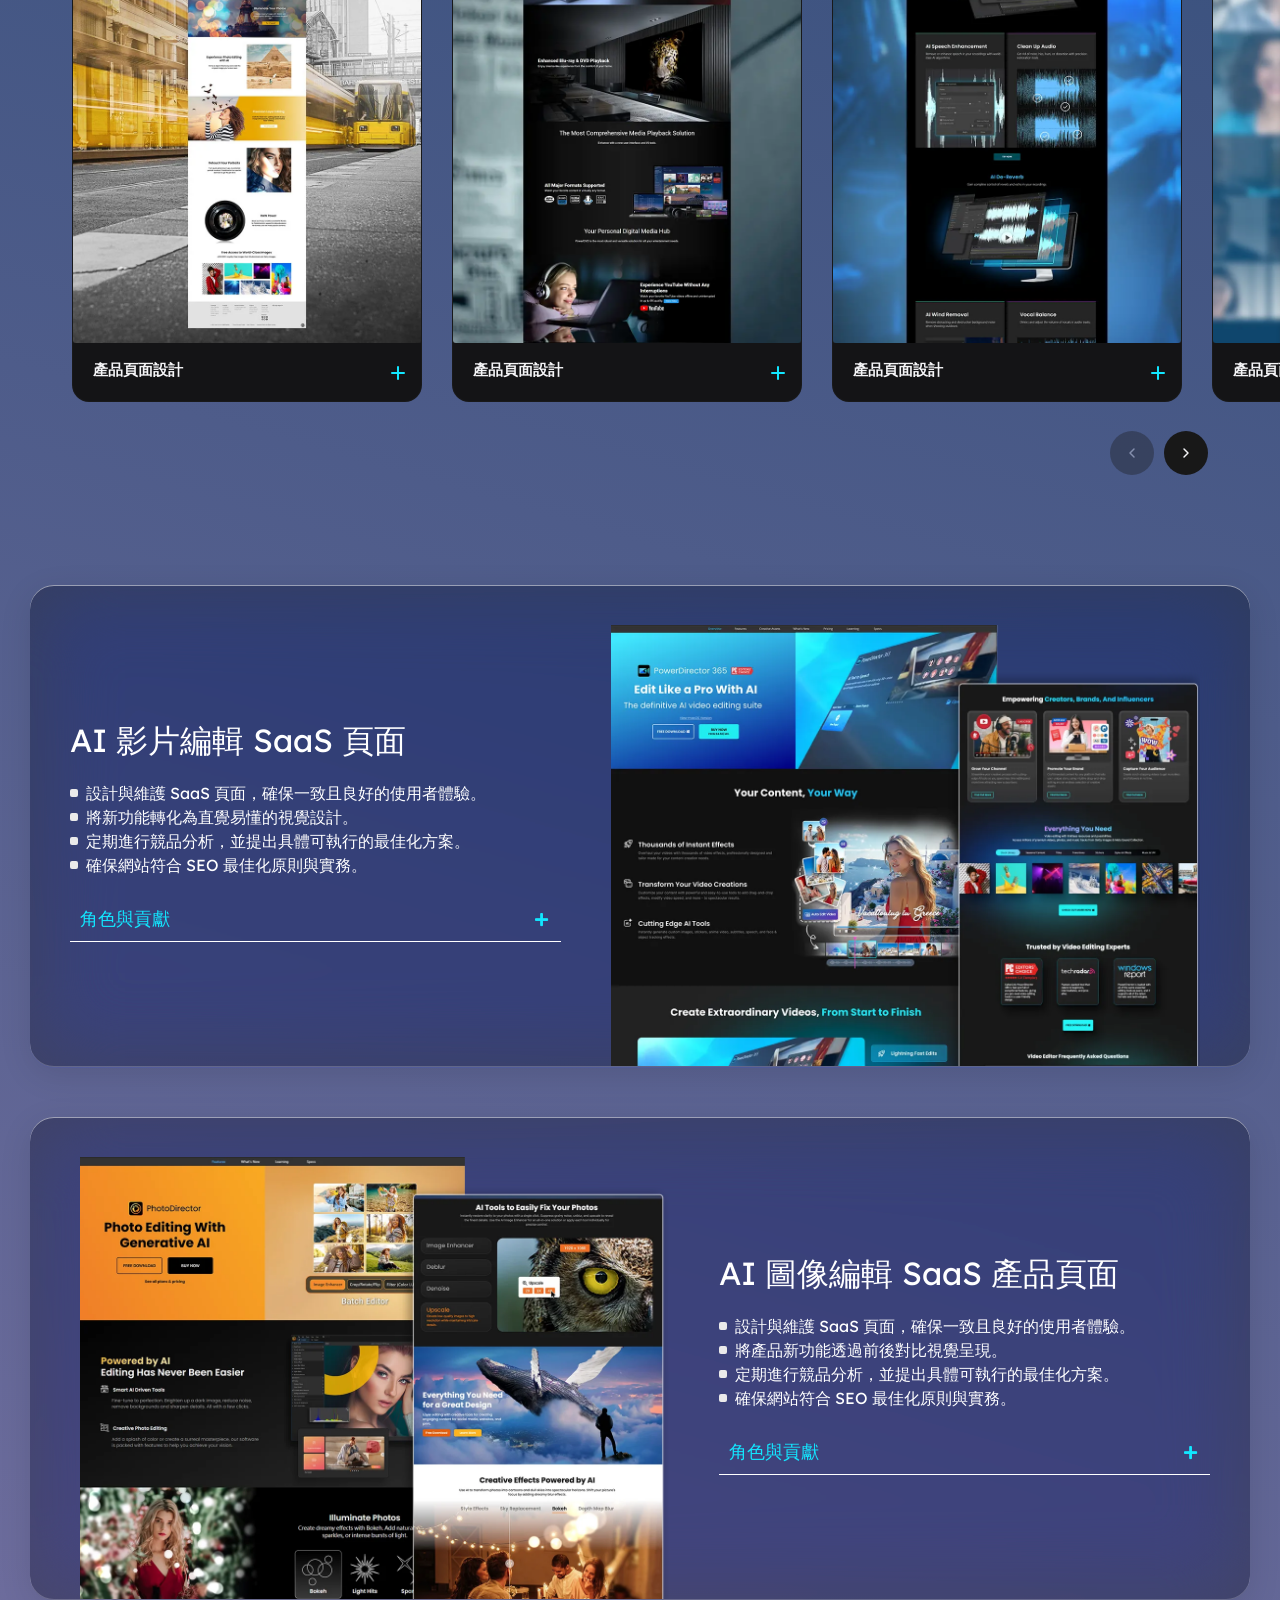
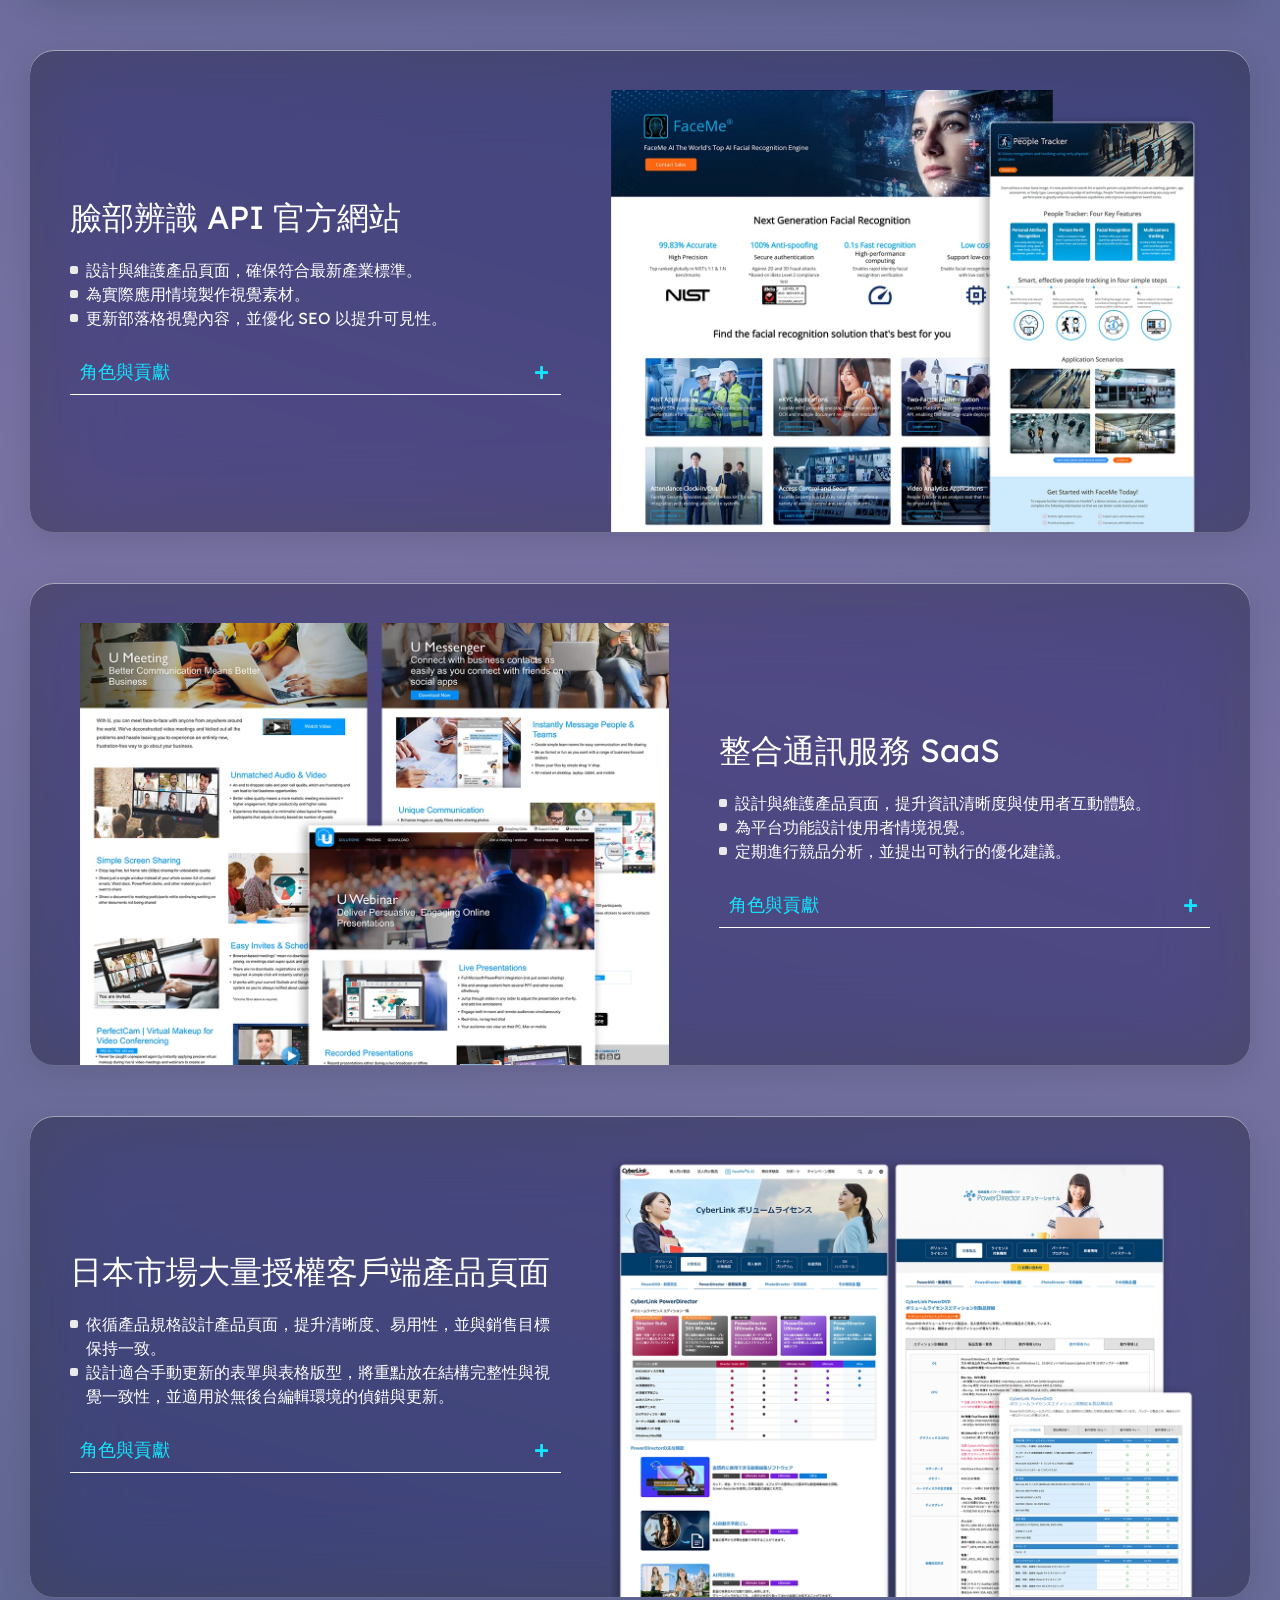
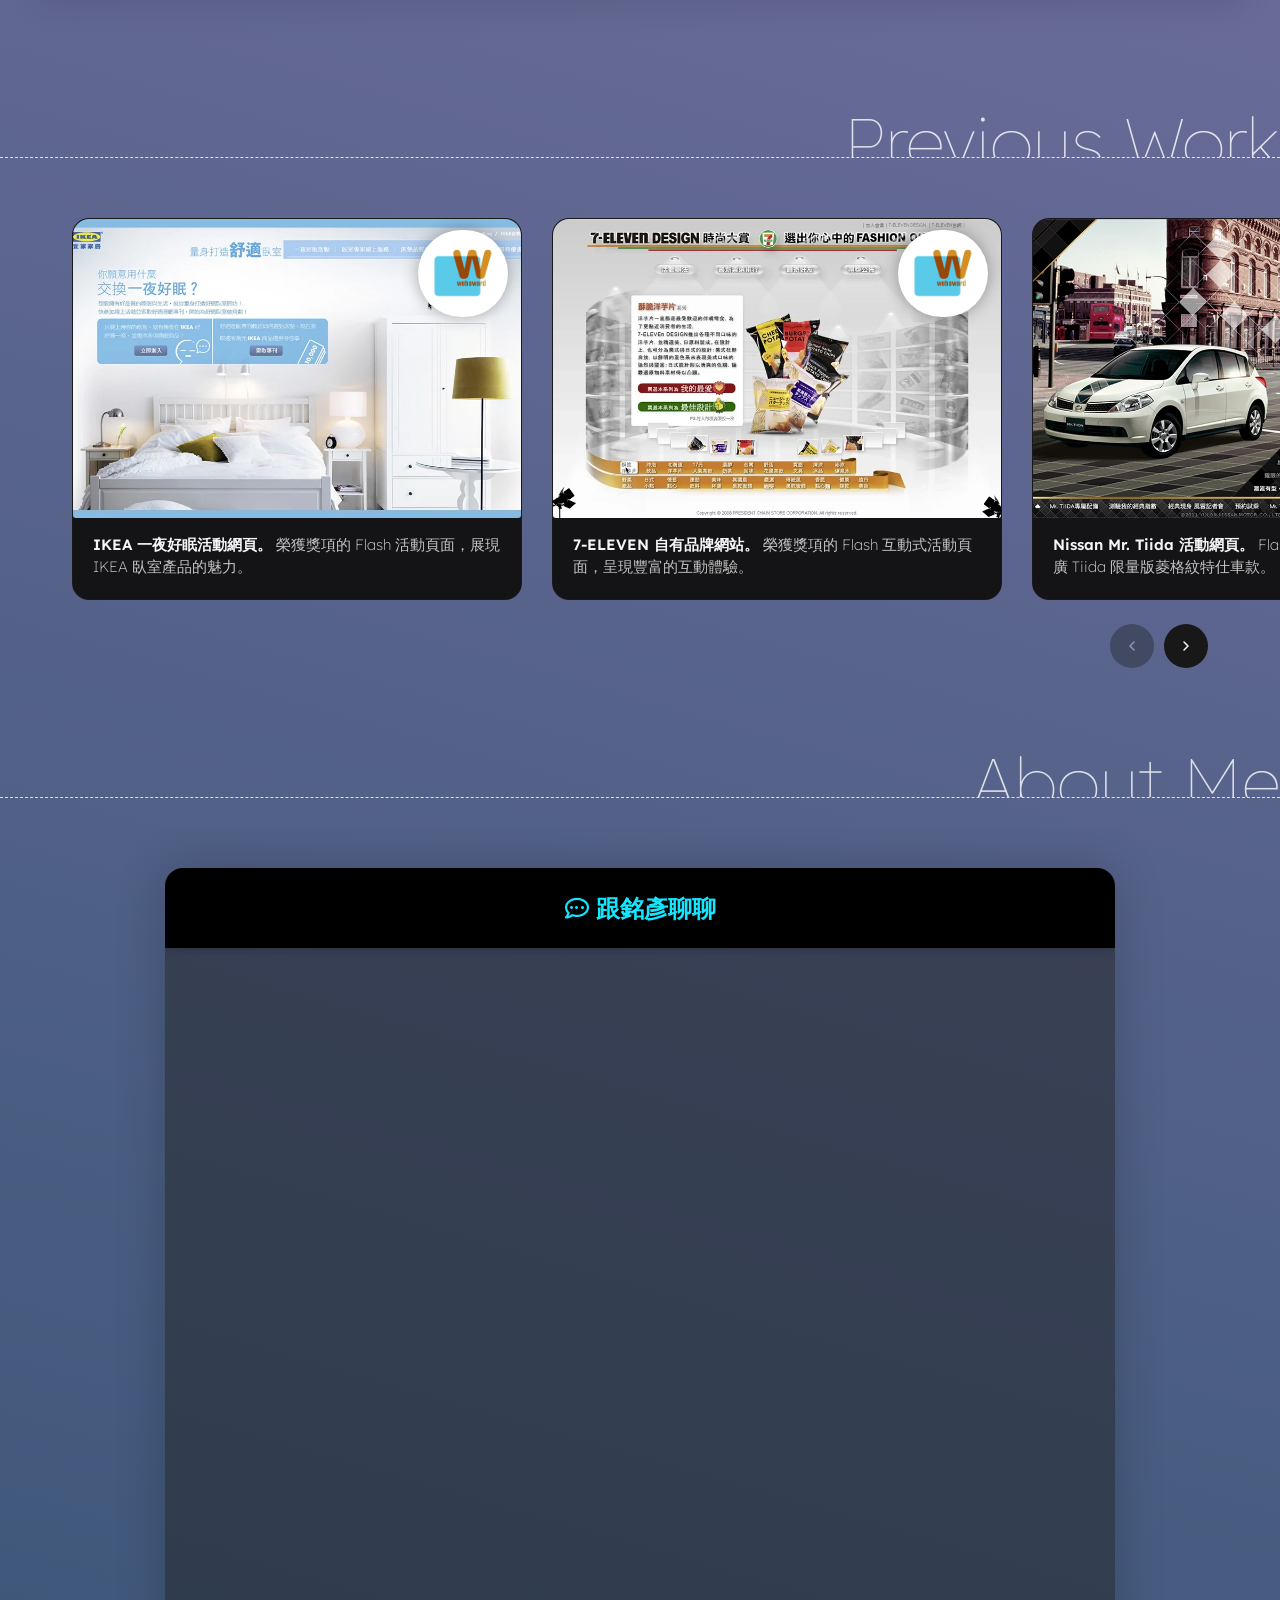
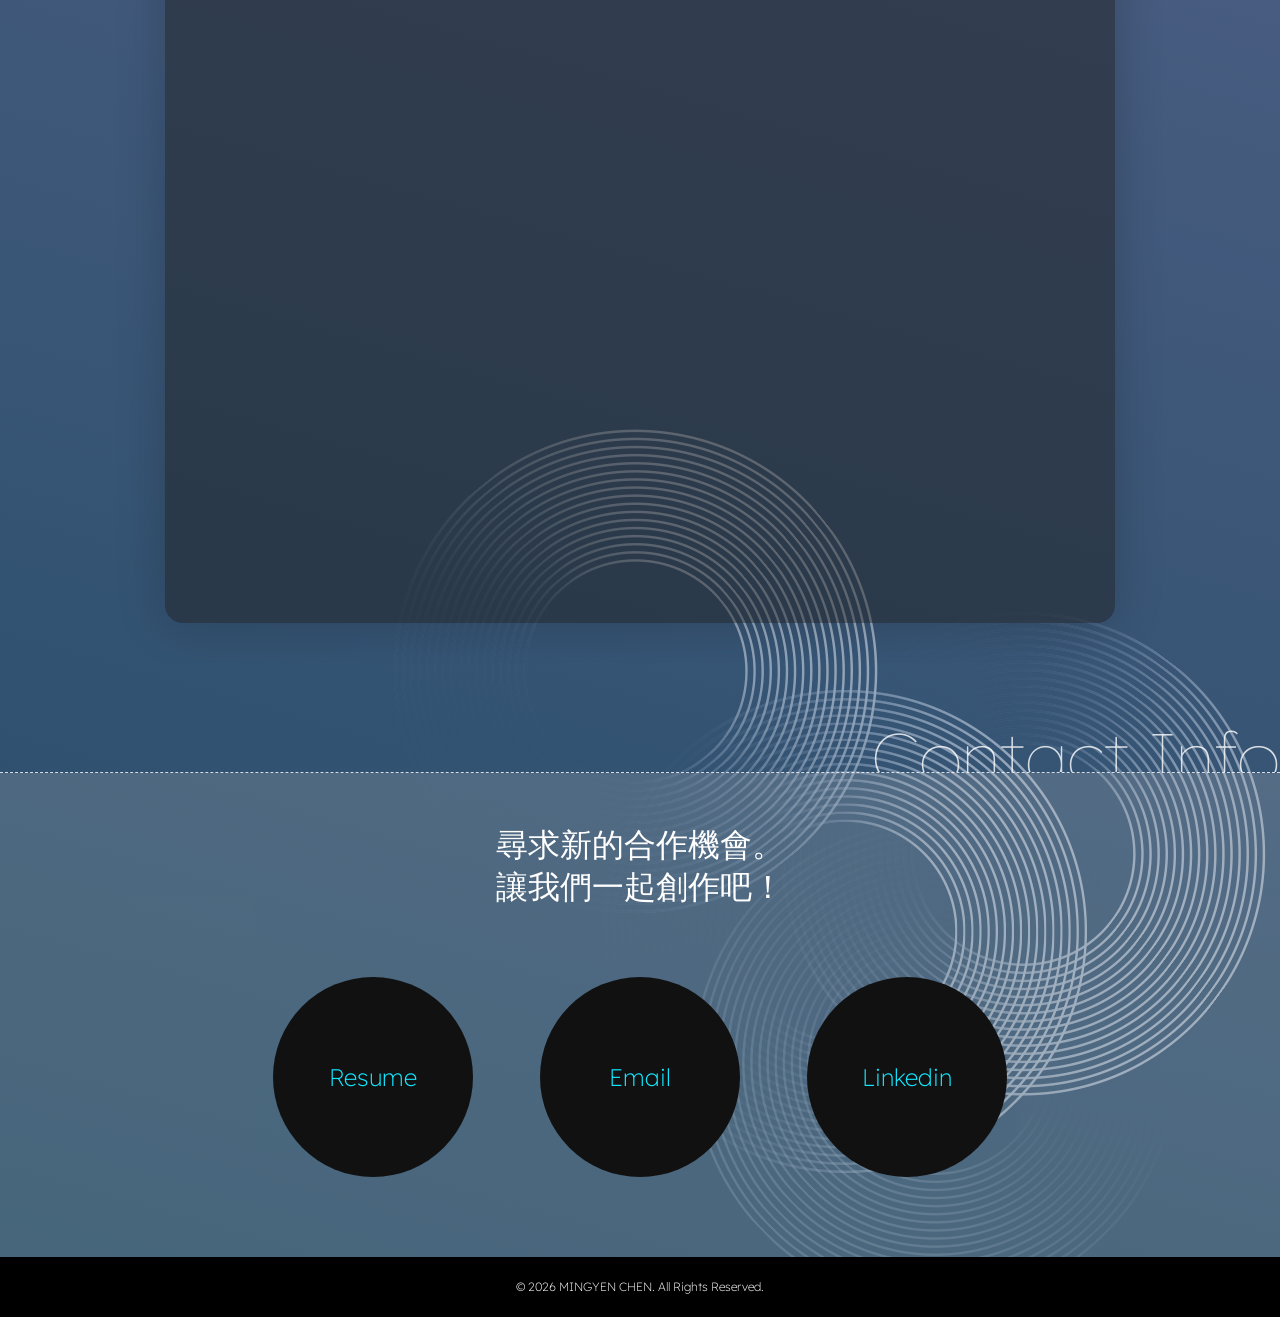
==== commit 6ba0d64f: "pdf" ====
--- a/index_ch.htm
+++ b/index_ch.htm
@@ -848,7 +848,7 @@
 		<h3>尋求新的合作機會。<br>讓我們一起創作吧！</h3>
 		<div class="contact-block">
 			<div class="resume-btn">
-				<a href="pdf/mingyenchen_resume_ch.pdf" target="_blank" ><span>Resume</span></a>
+				<a href="pdf/mingyenchen_resume_cht?v=20260415.pdf" target="_blank" ><span>Resume</span></a>
 			</div>
 			<div class="resume-btn">
 				<a href="mailto:hellobooker@gmail.com" ><span>Email</span></a>
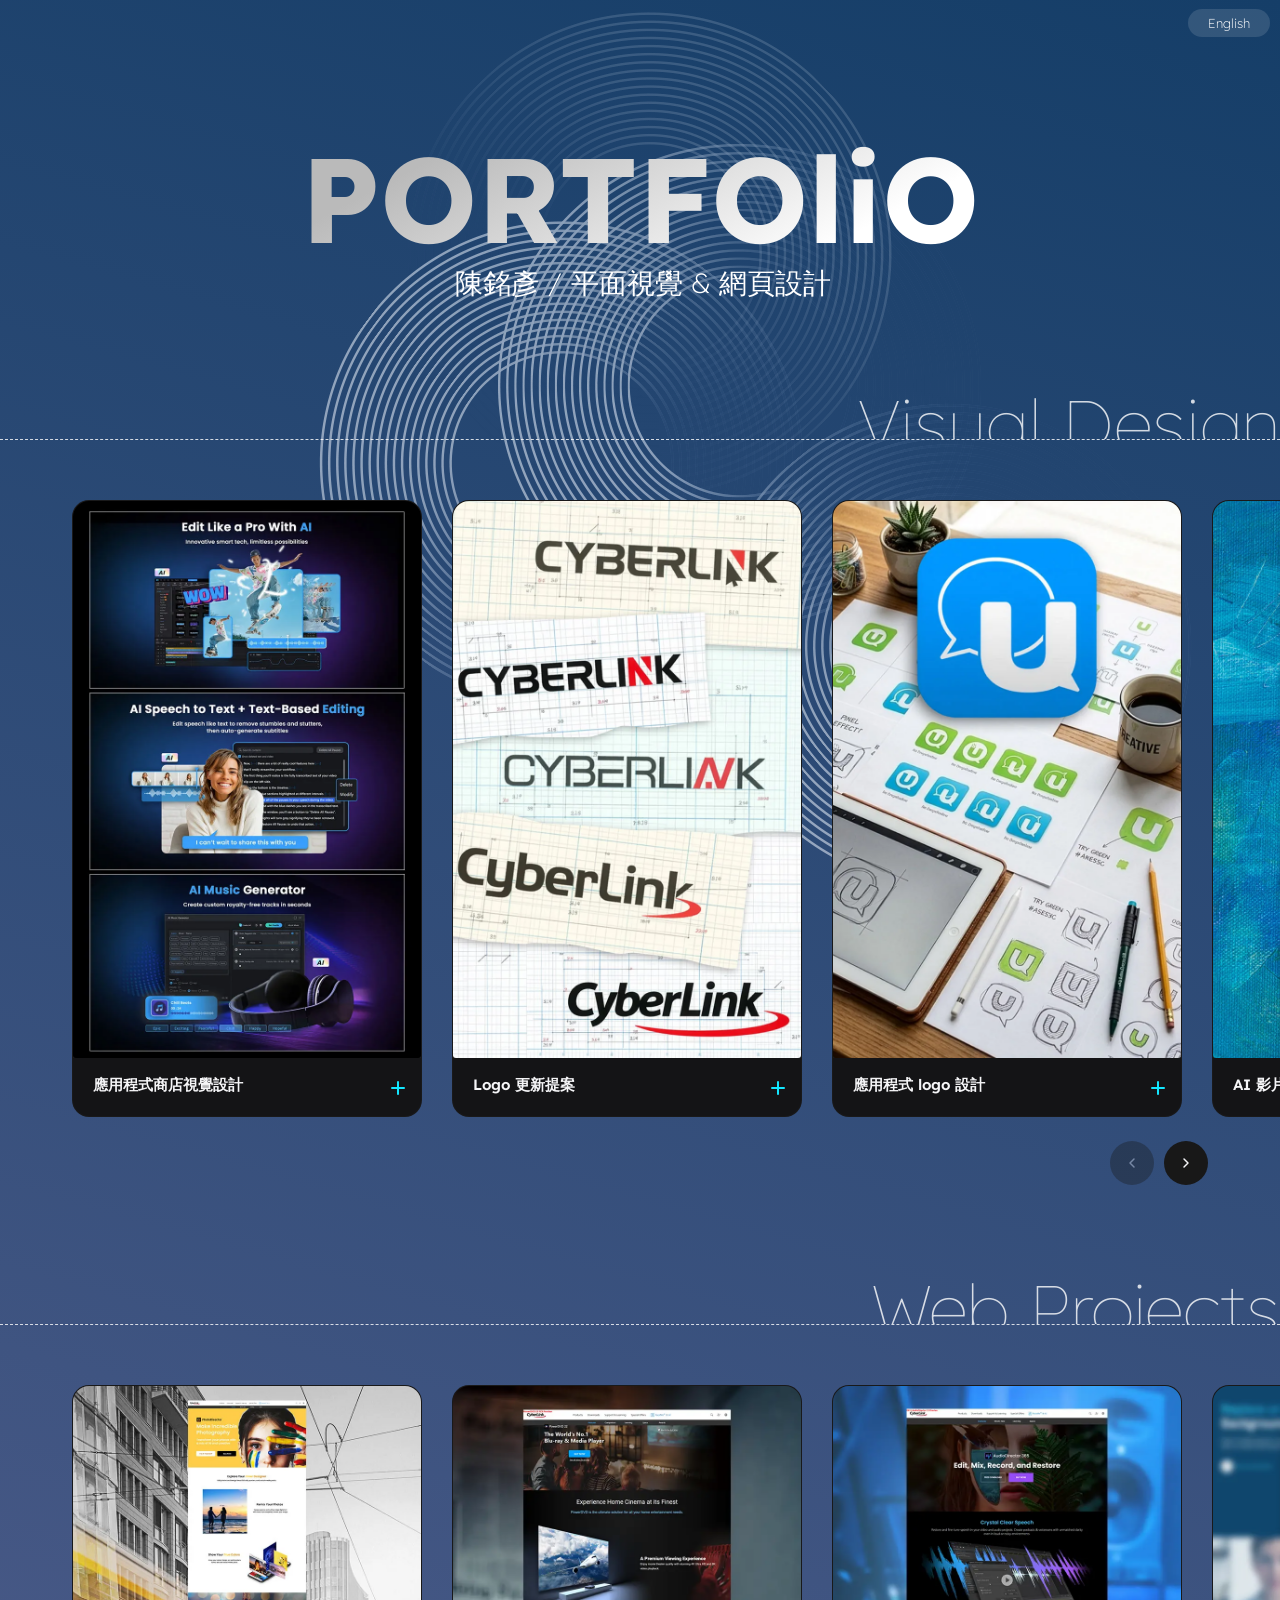
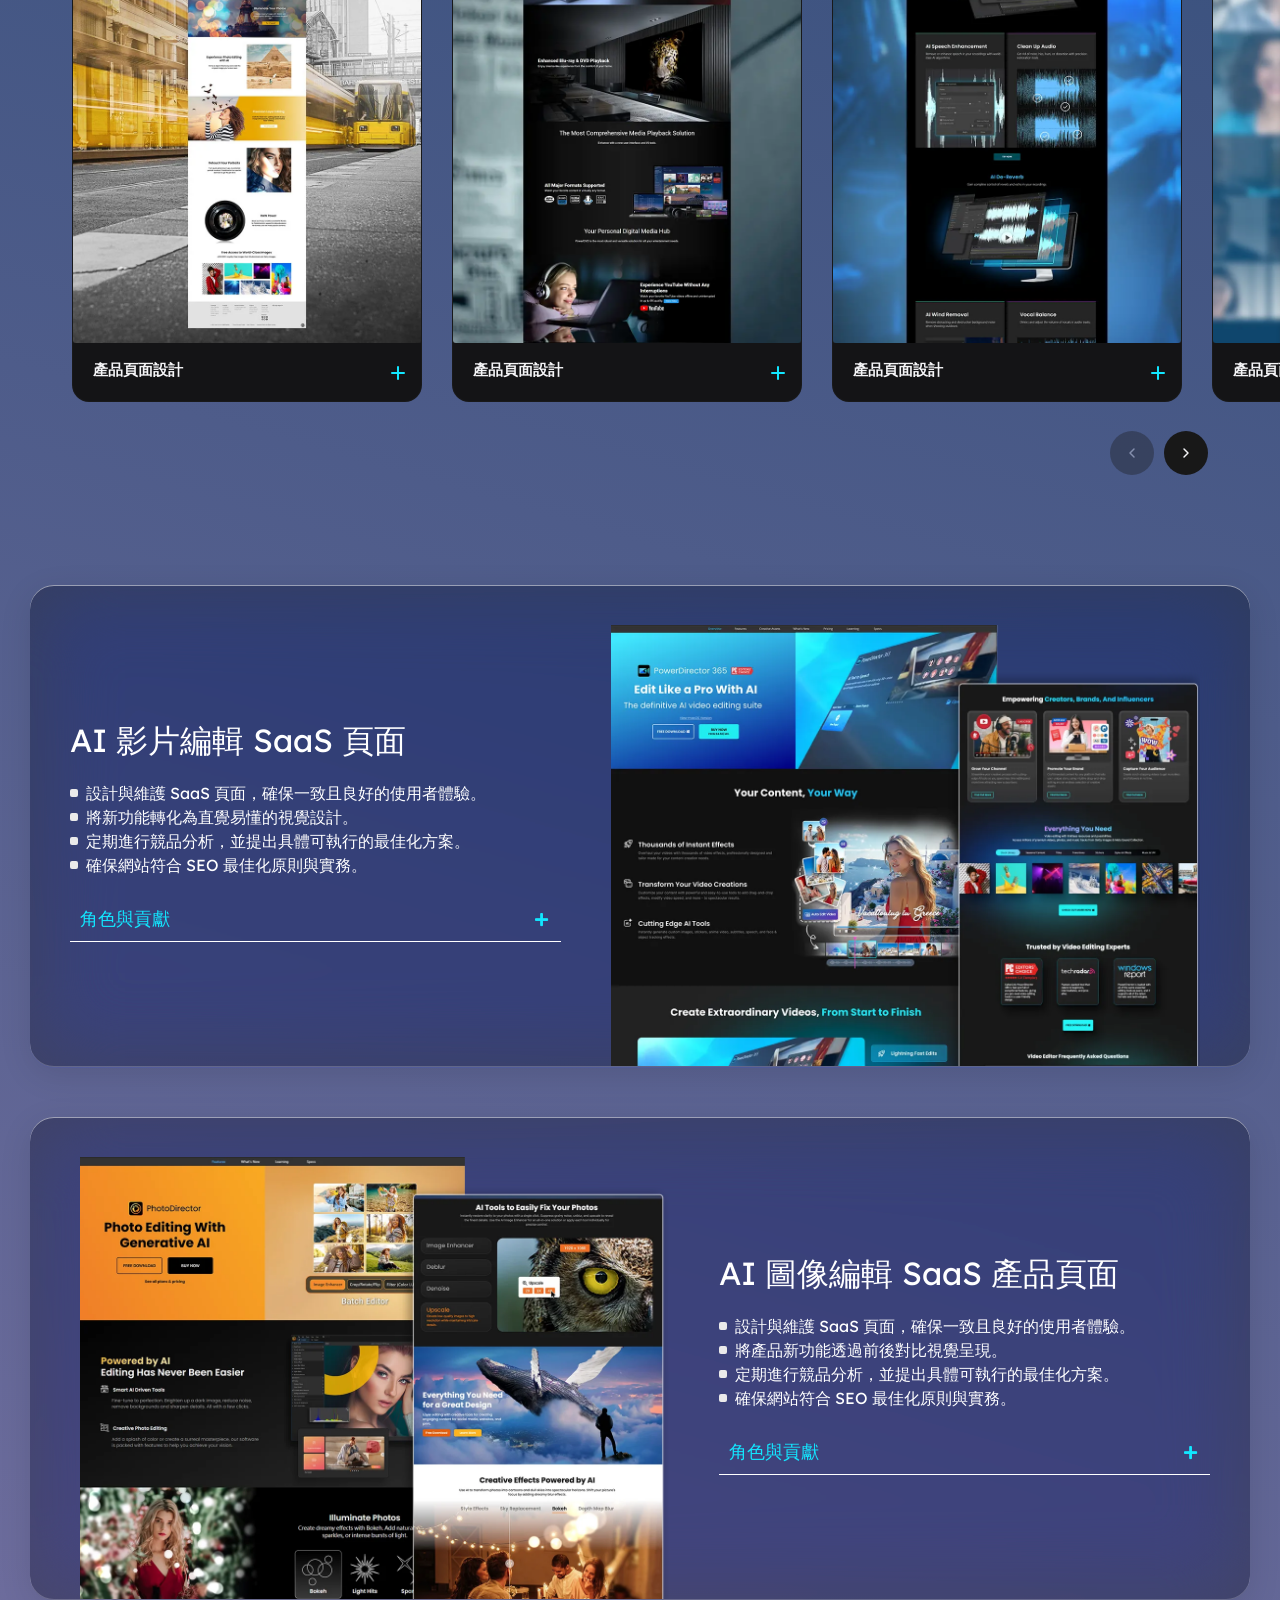
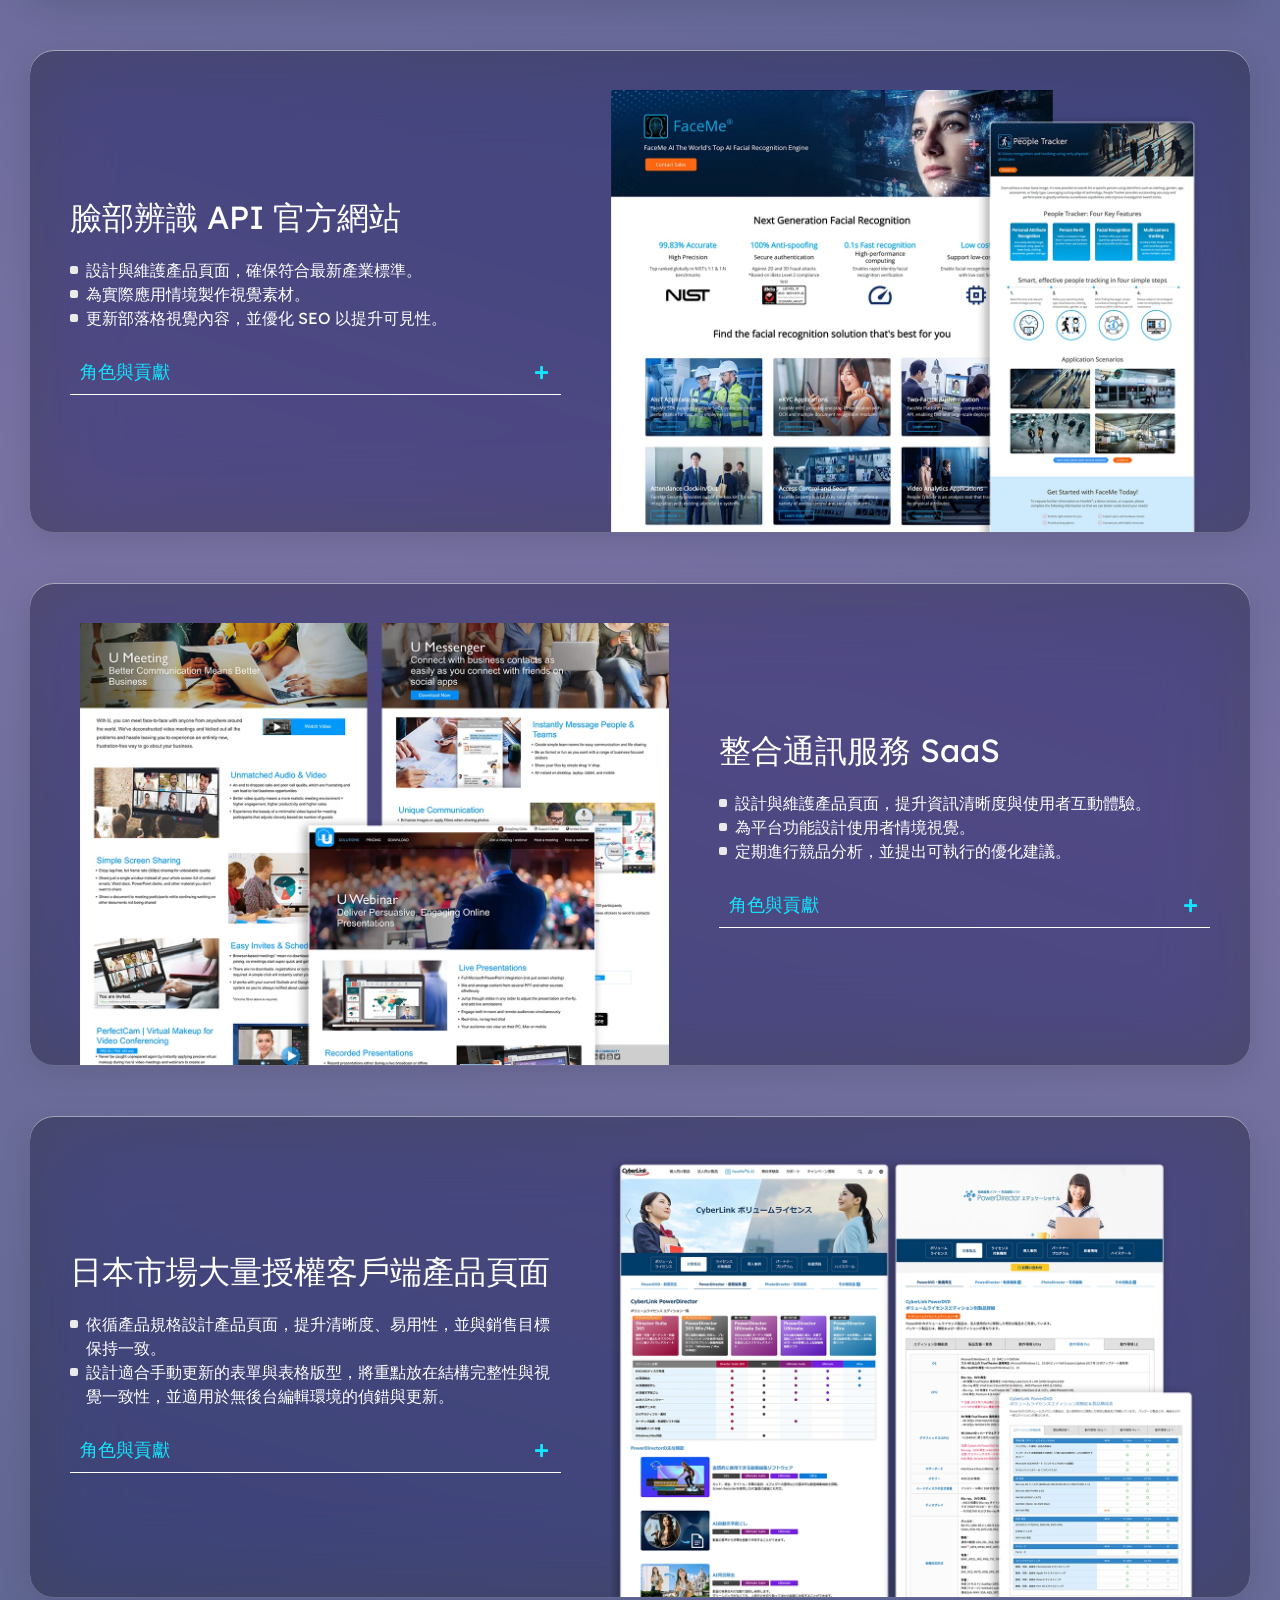
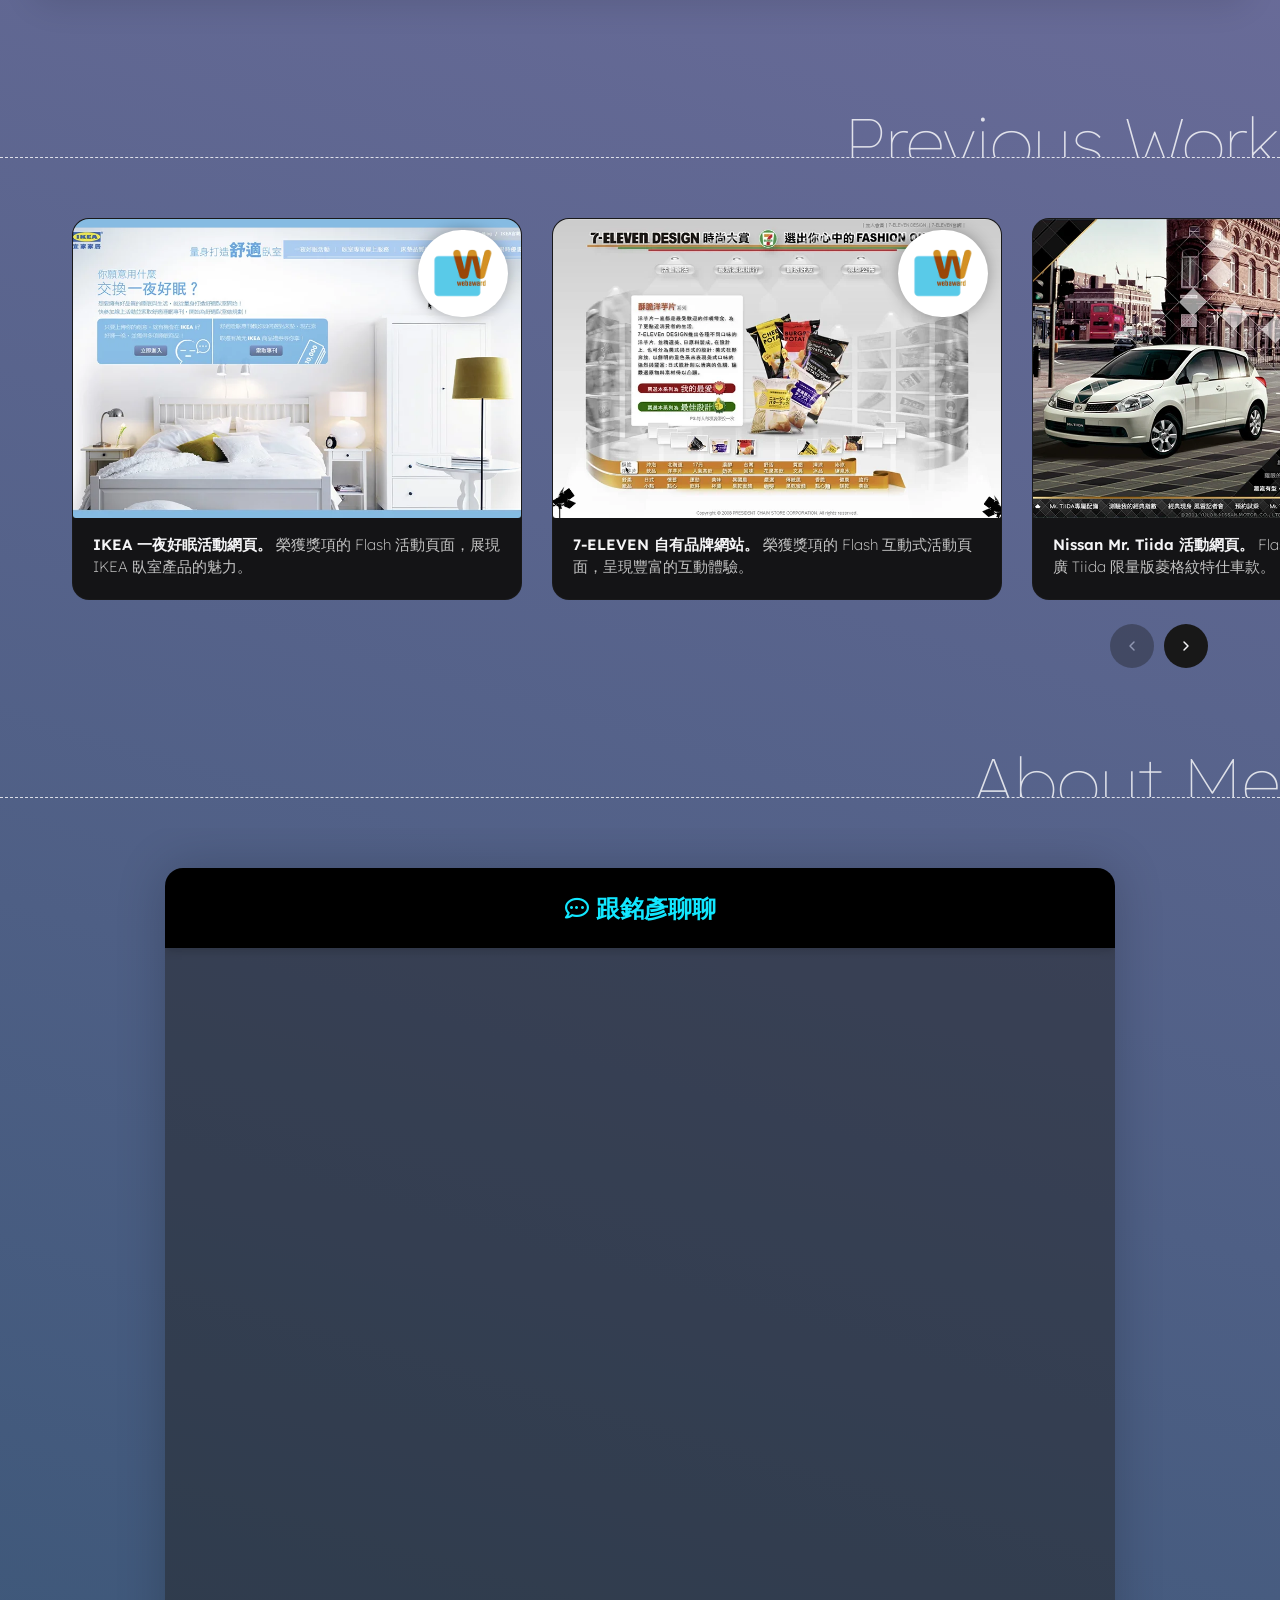
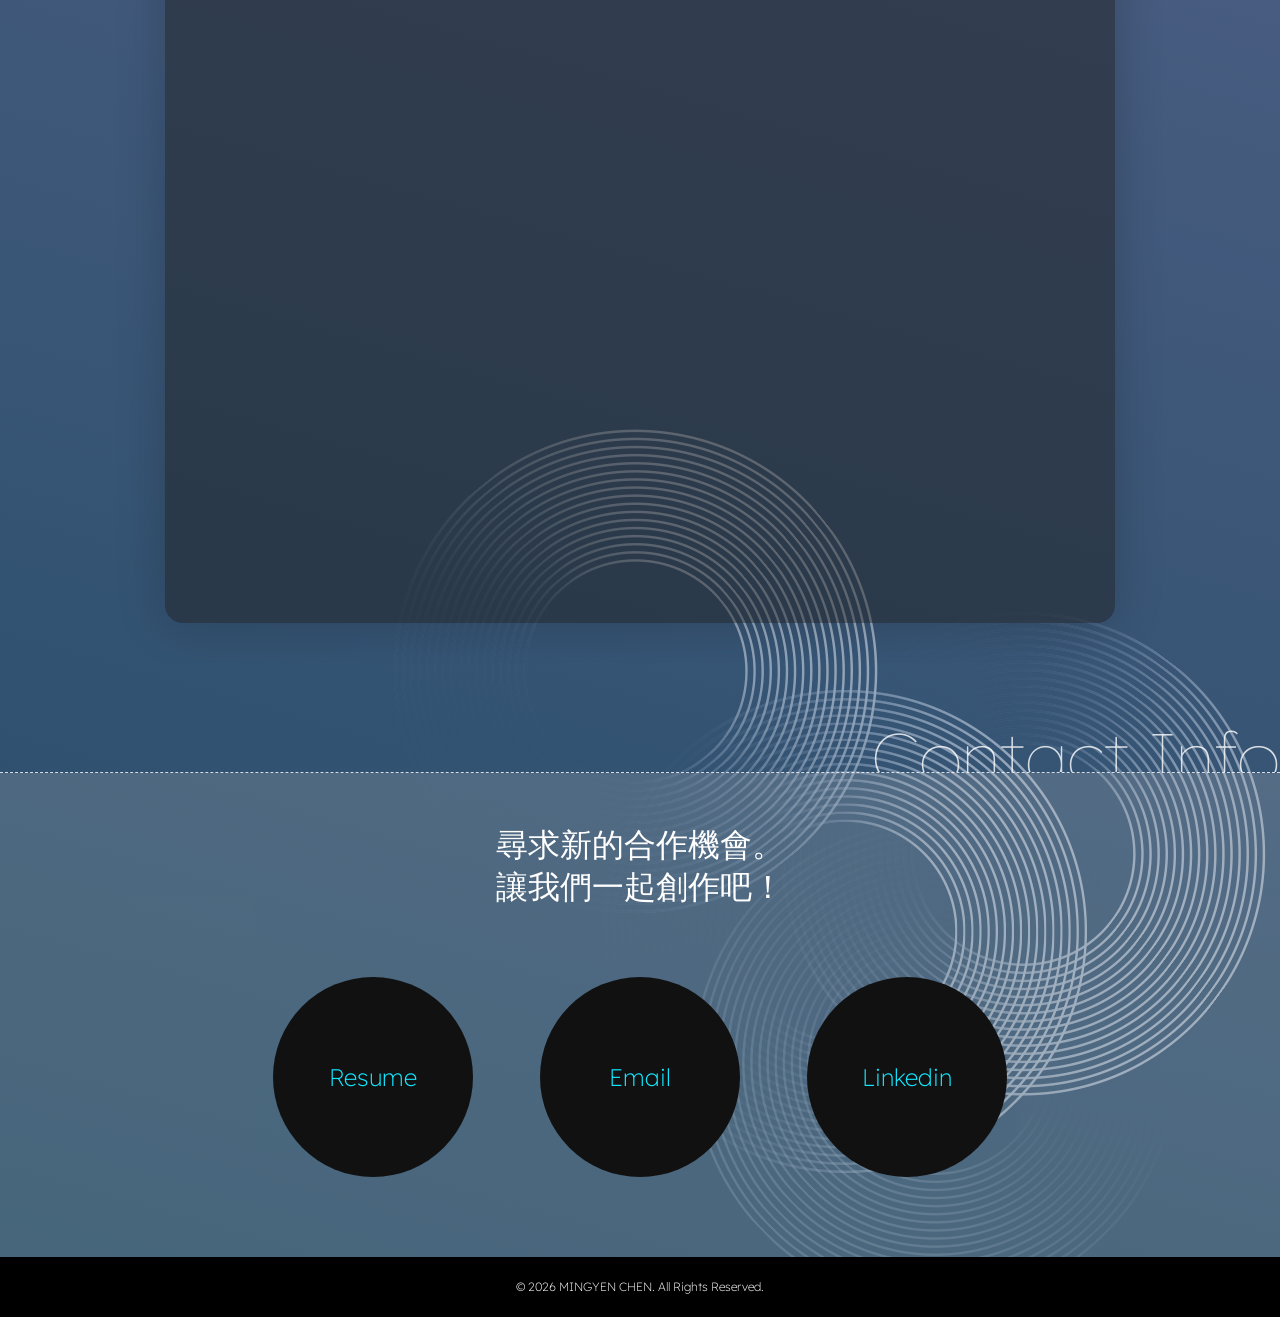
==== commit c4300296: "Update index_ch.htm" ====
--- a/index_ch.htm
+++ b/index_ch.htm
@@ -848,7 +848,7 @@
 		<h3>尋求新的合作機會。<br>讓我們一起創作吧！</h3>
 		<div class="contact-block">
 			<div class="resume-btn">
-				<a href="pdf/mingyenchen_resume_cht?v=20260415.pdf" target="_blank" ><span>Resume</span></a>
+				<a href="pdf/mingyenchen_resume_cht.pdf?v=20260415" target="_blank" ><span>Resume</span></a>
 			</div>
 			<div class="resume-btn">
 				<a href="mailto:hellobooker@gmail.com" ><span>Email</span></a>
